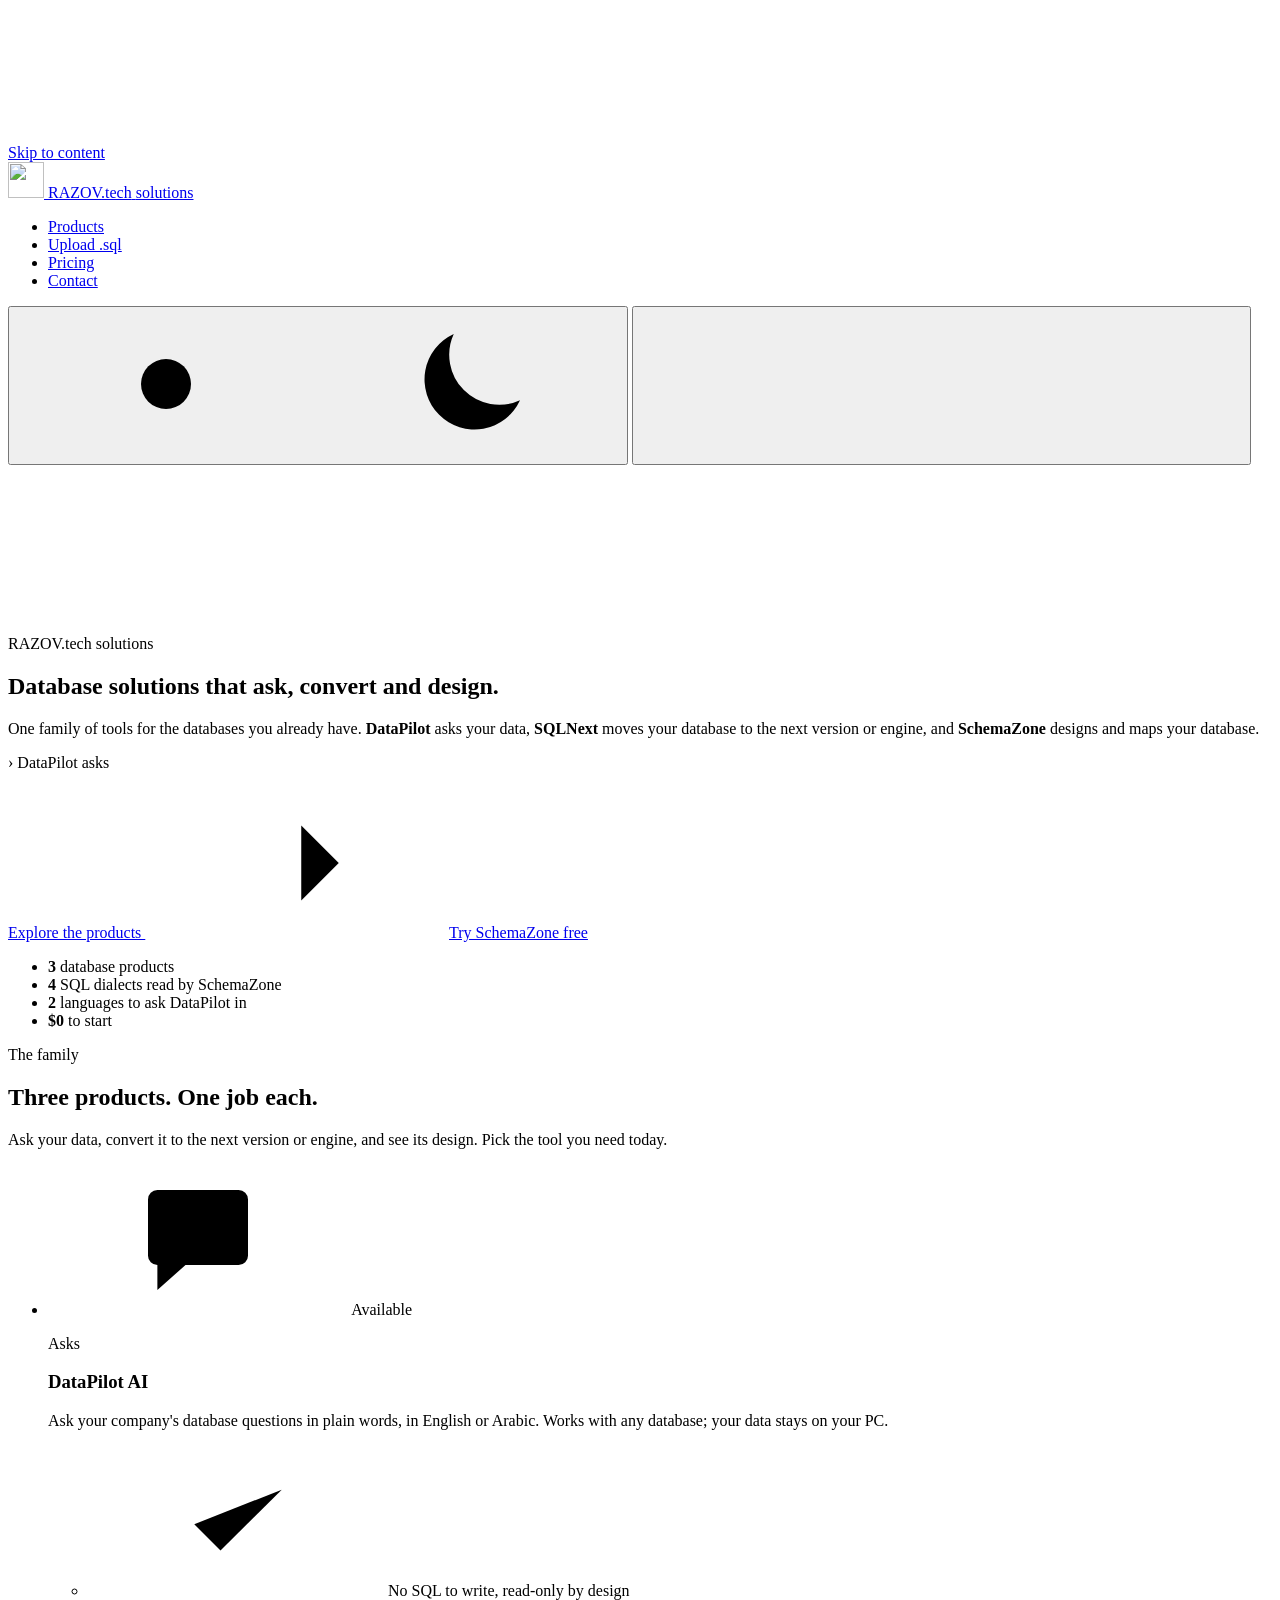
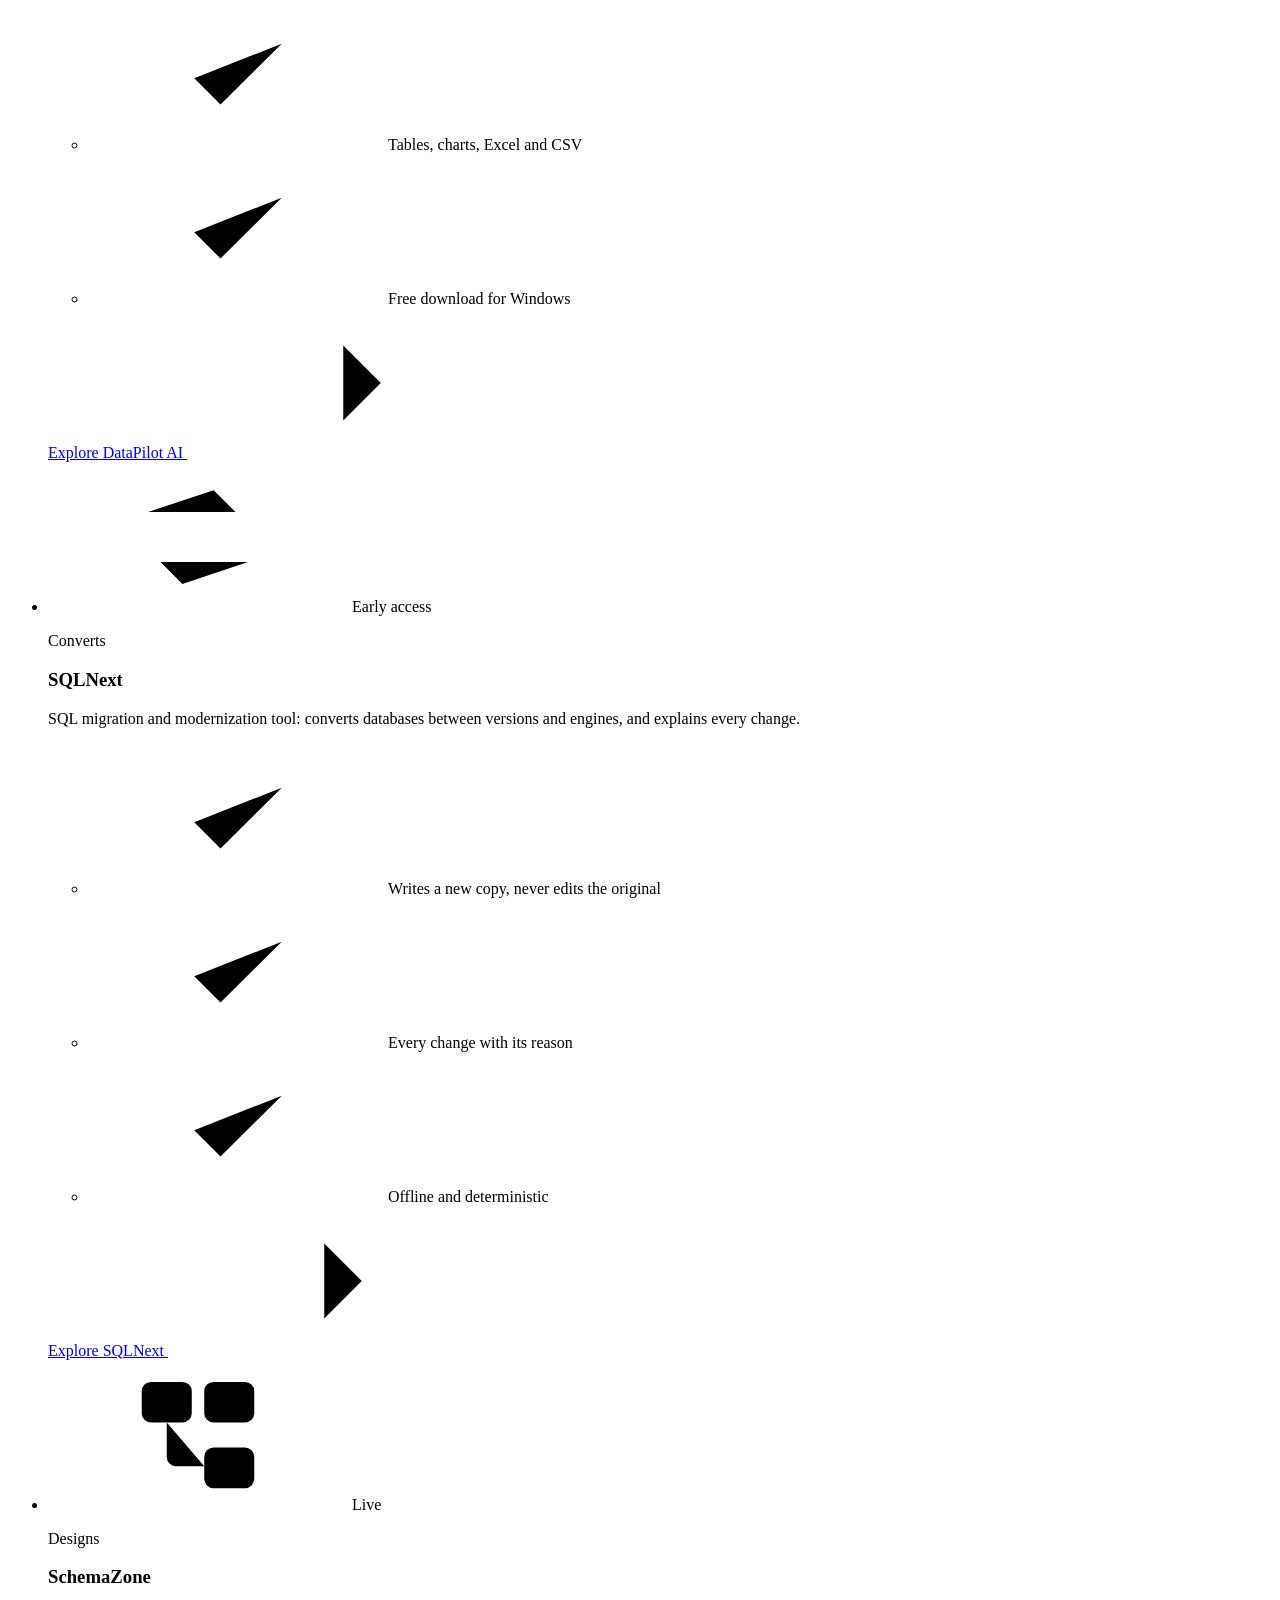
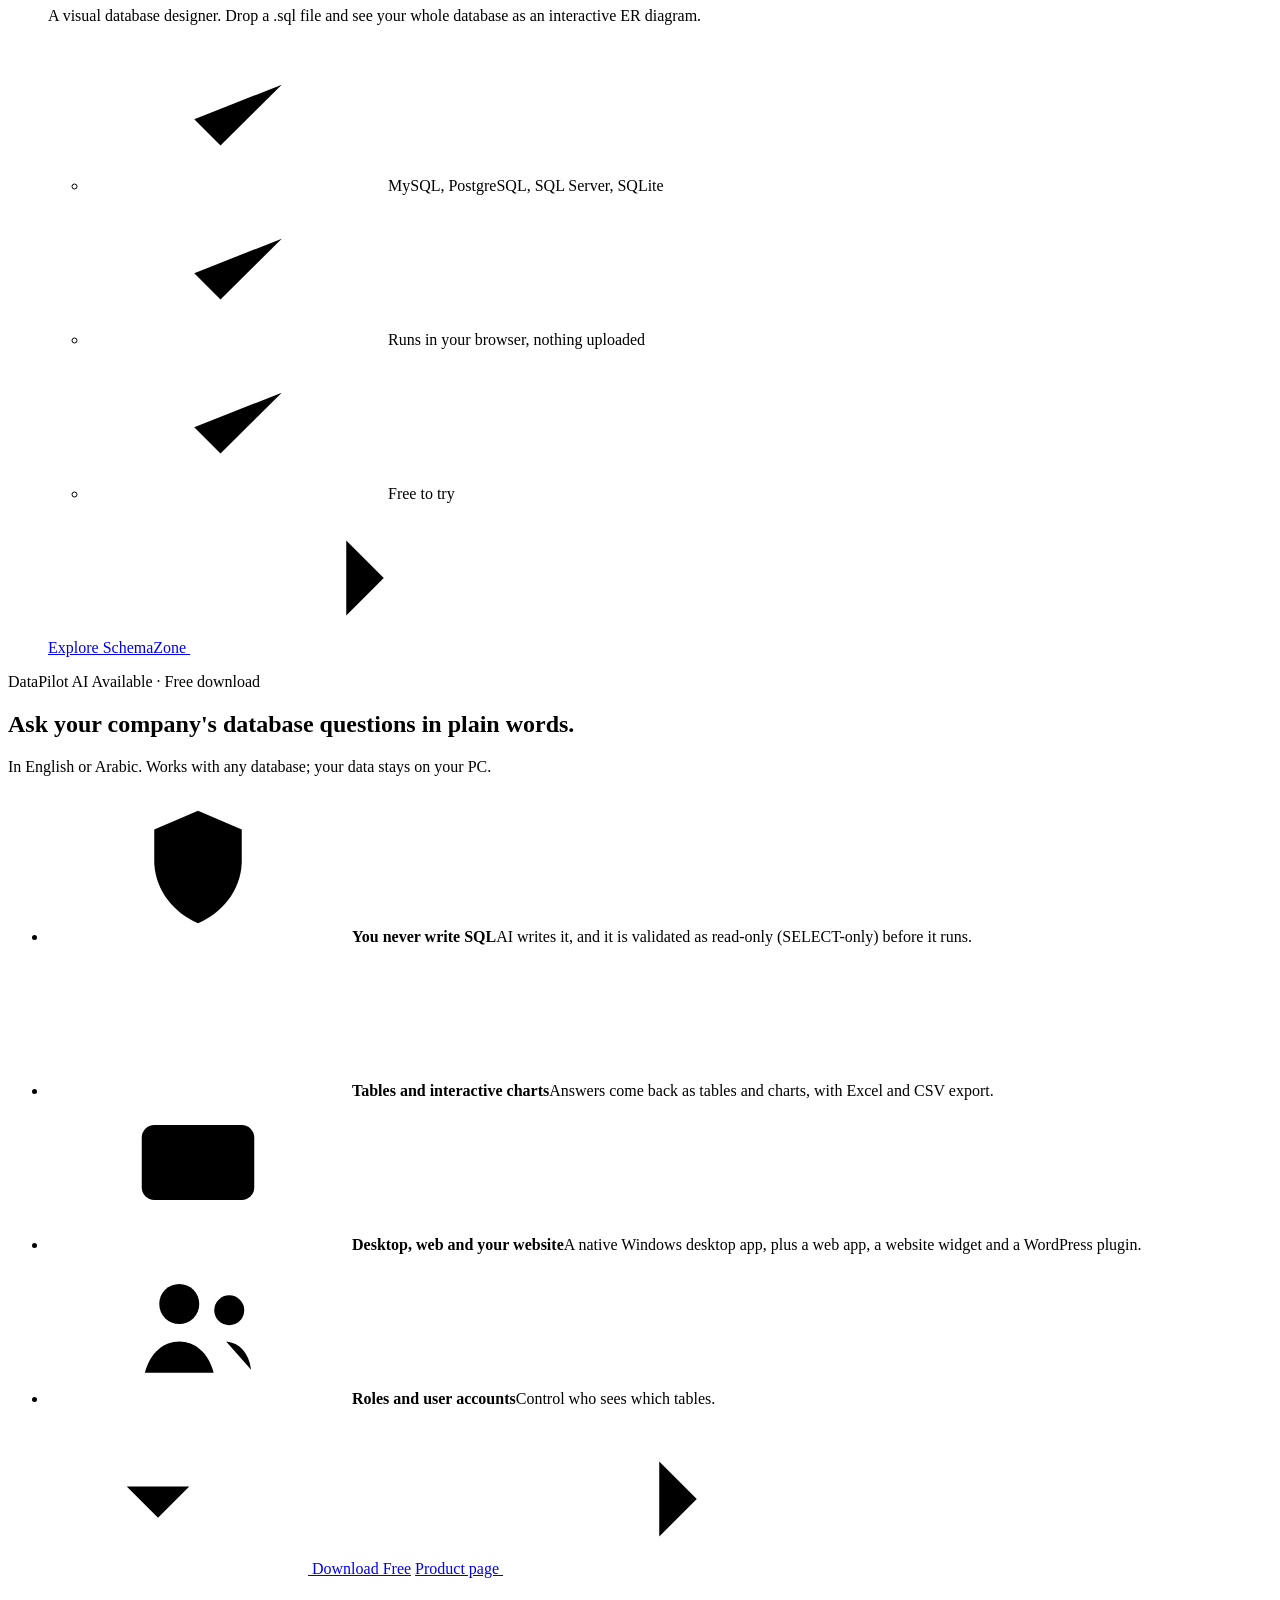
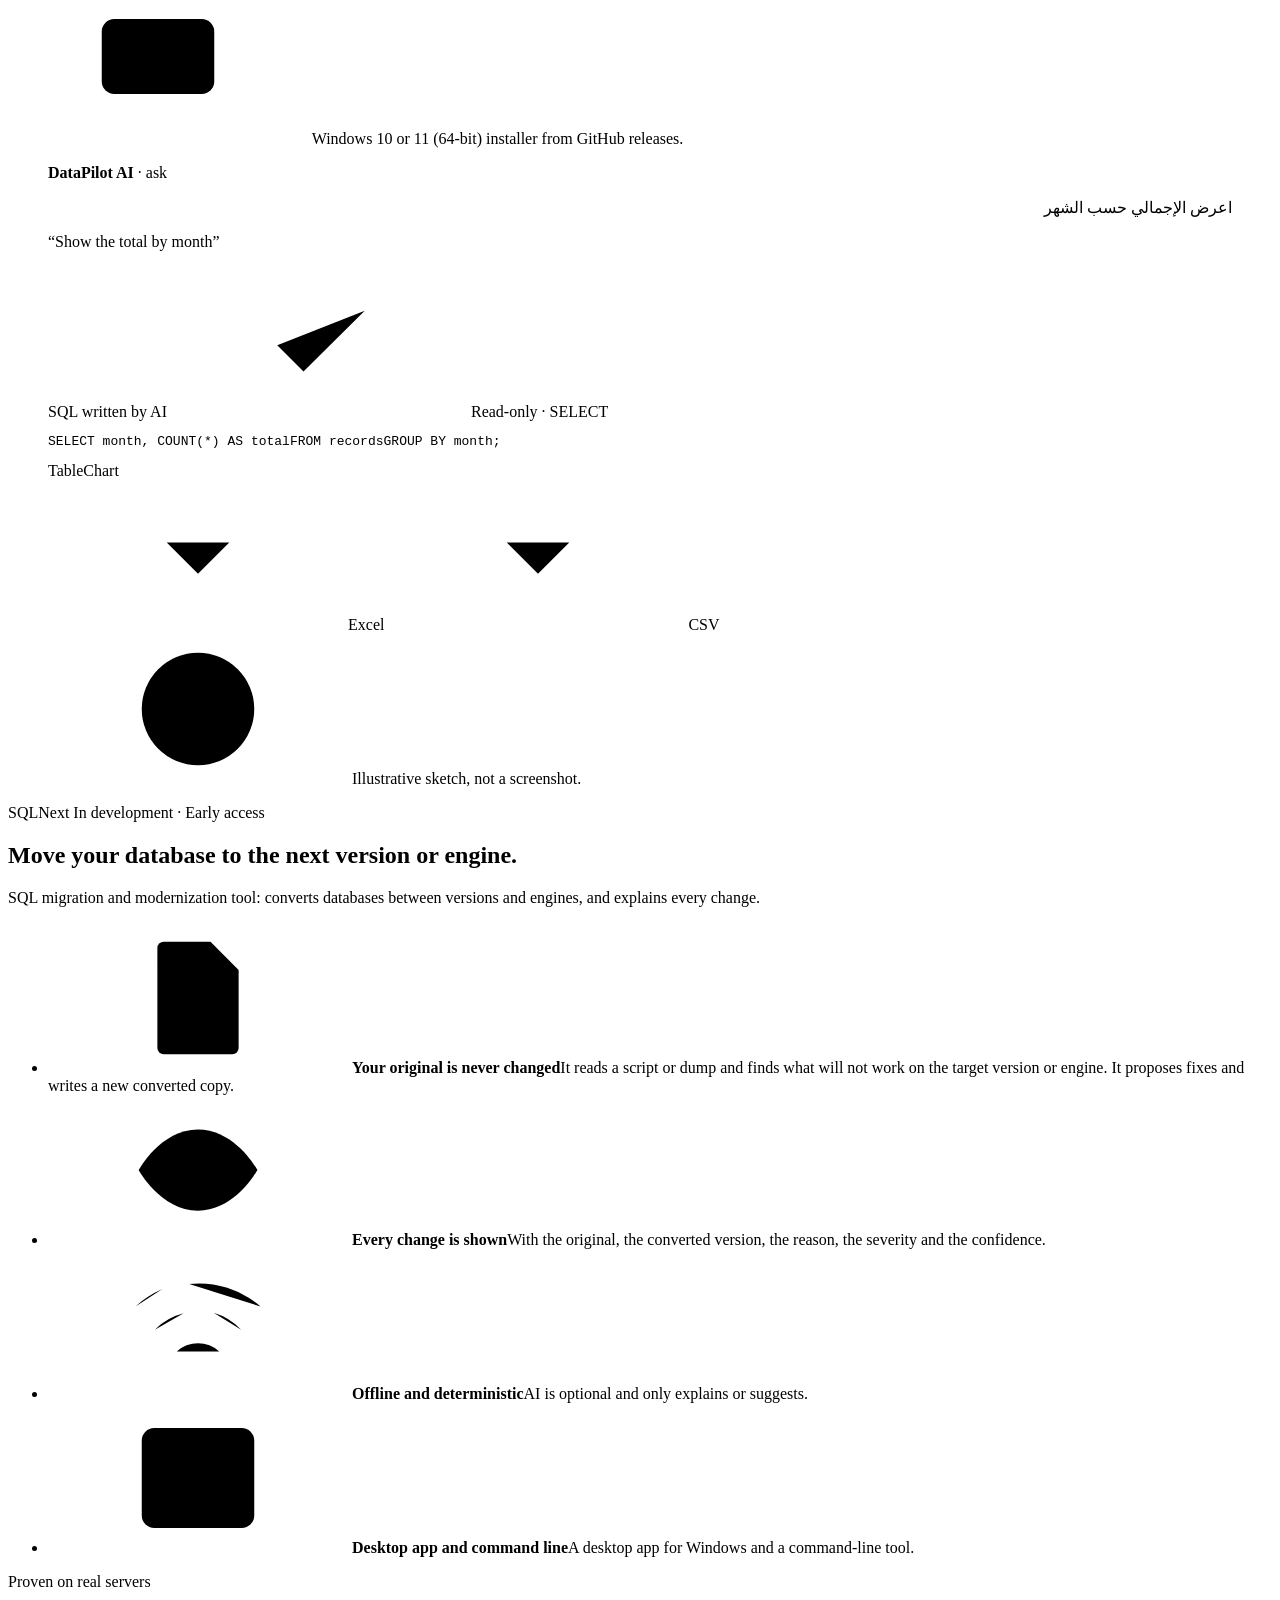
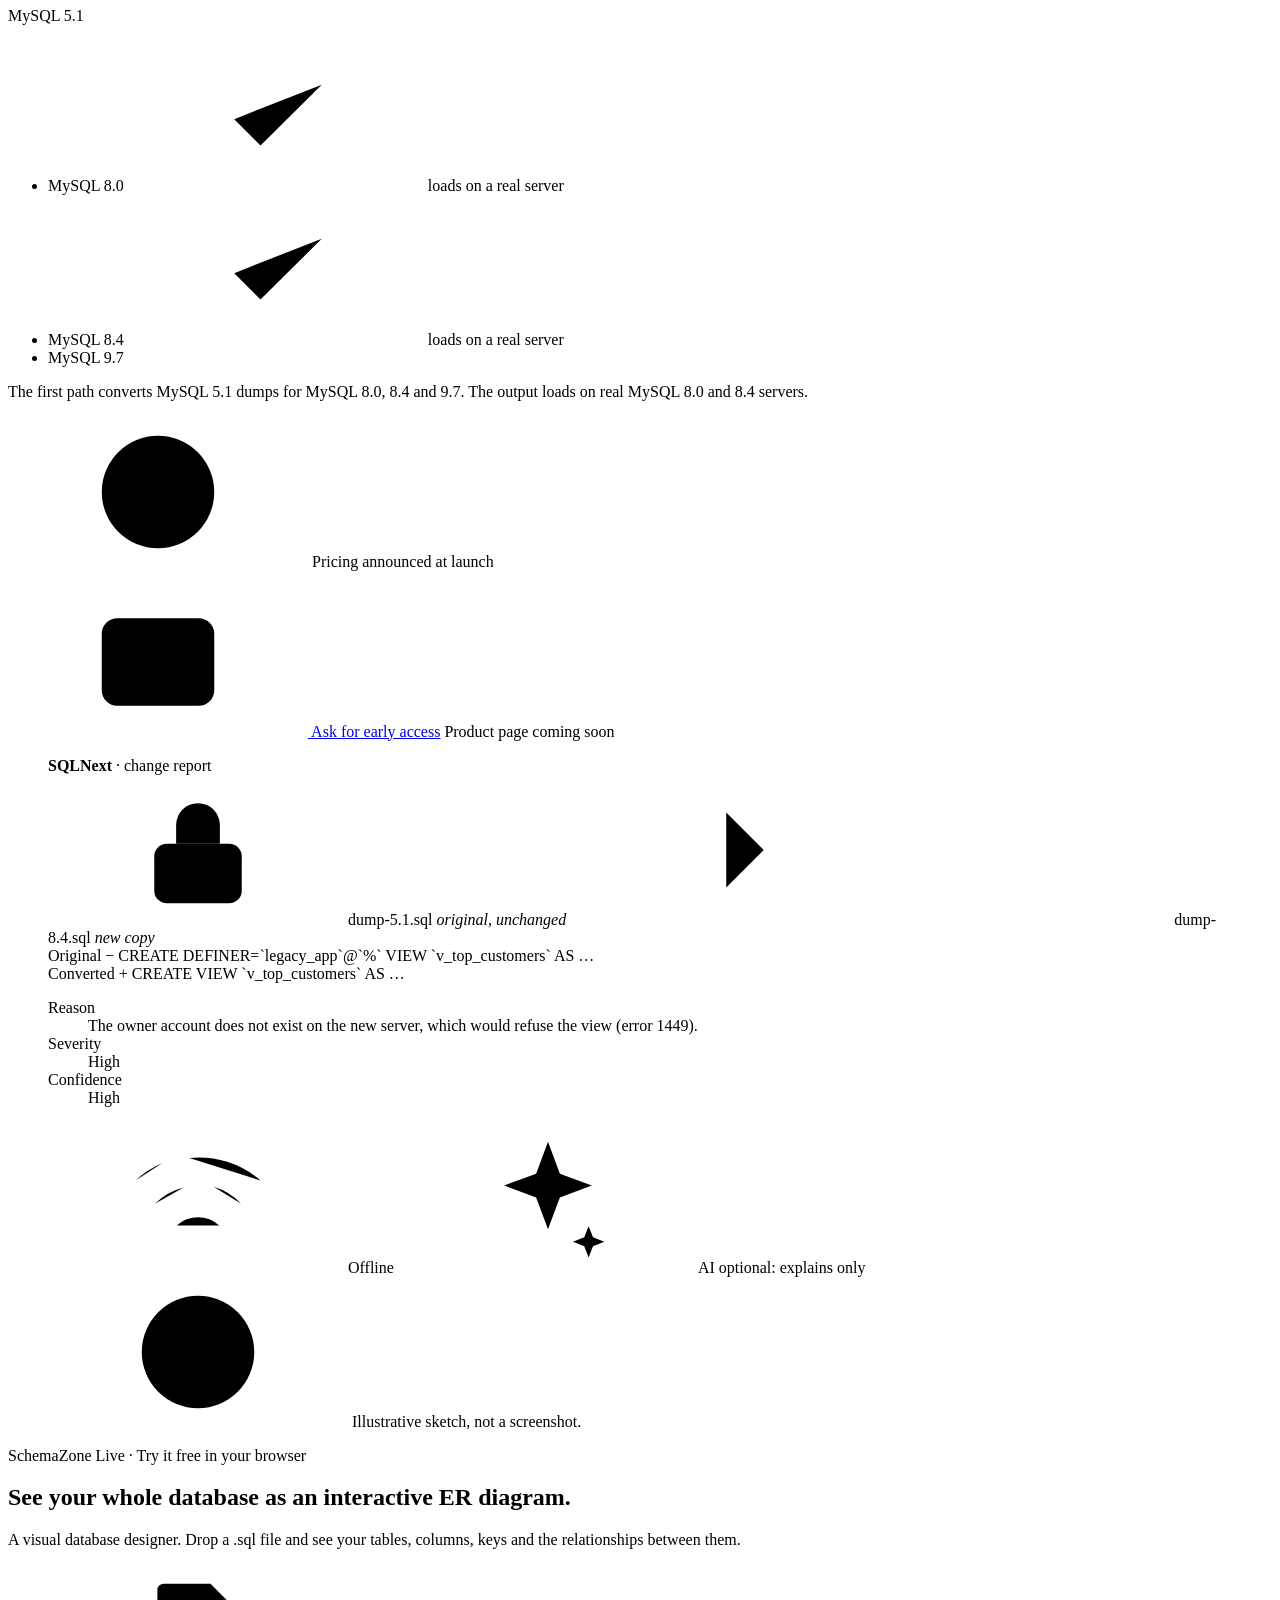
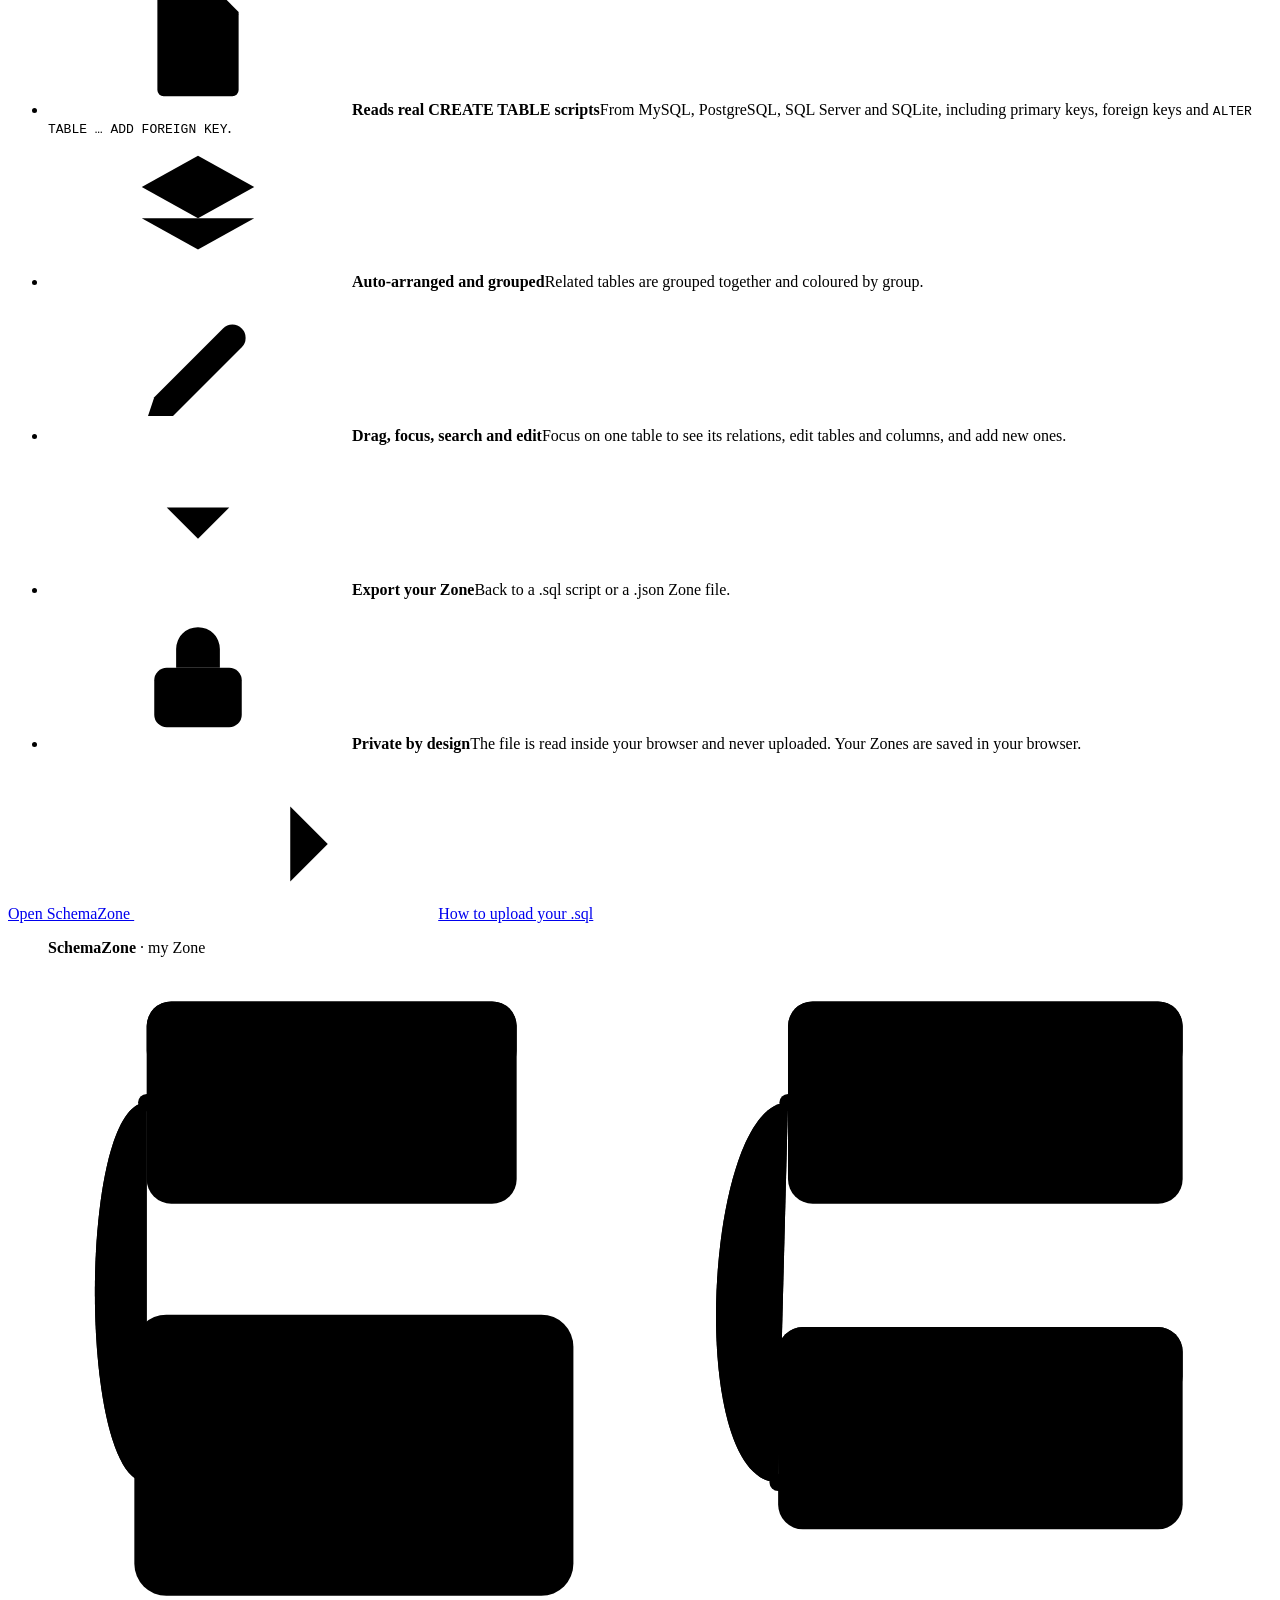
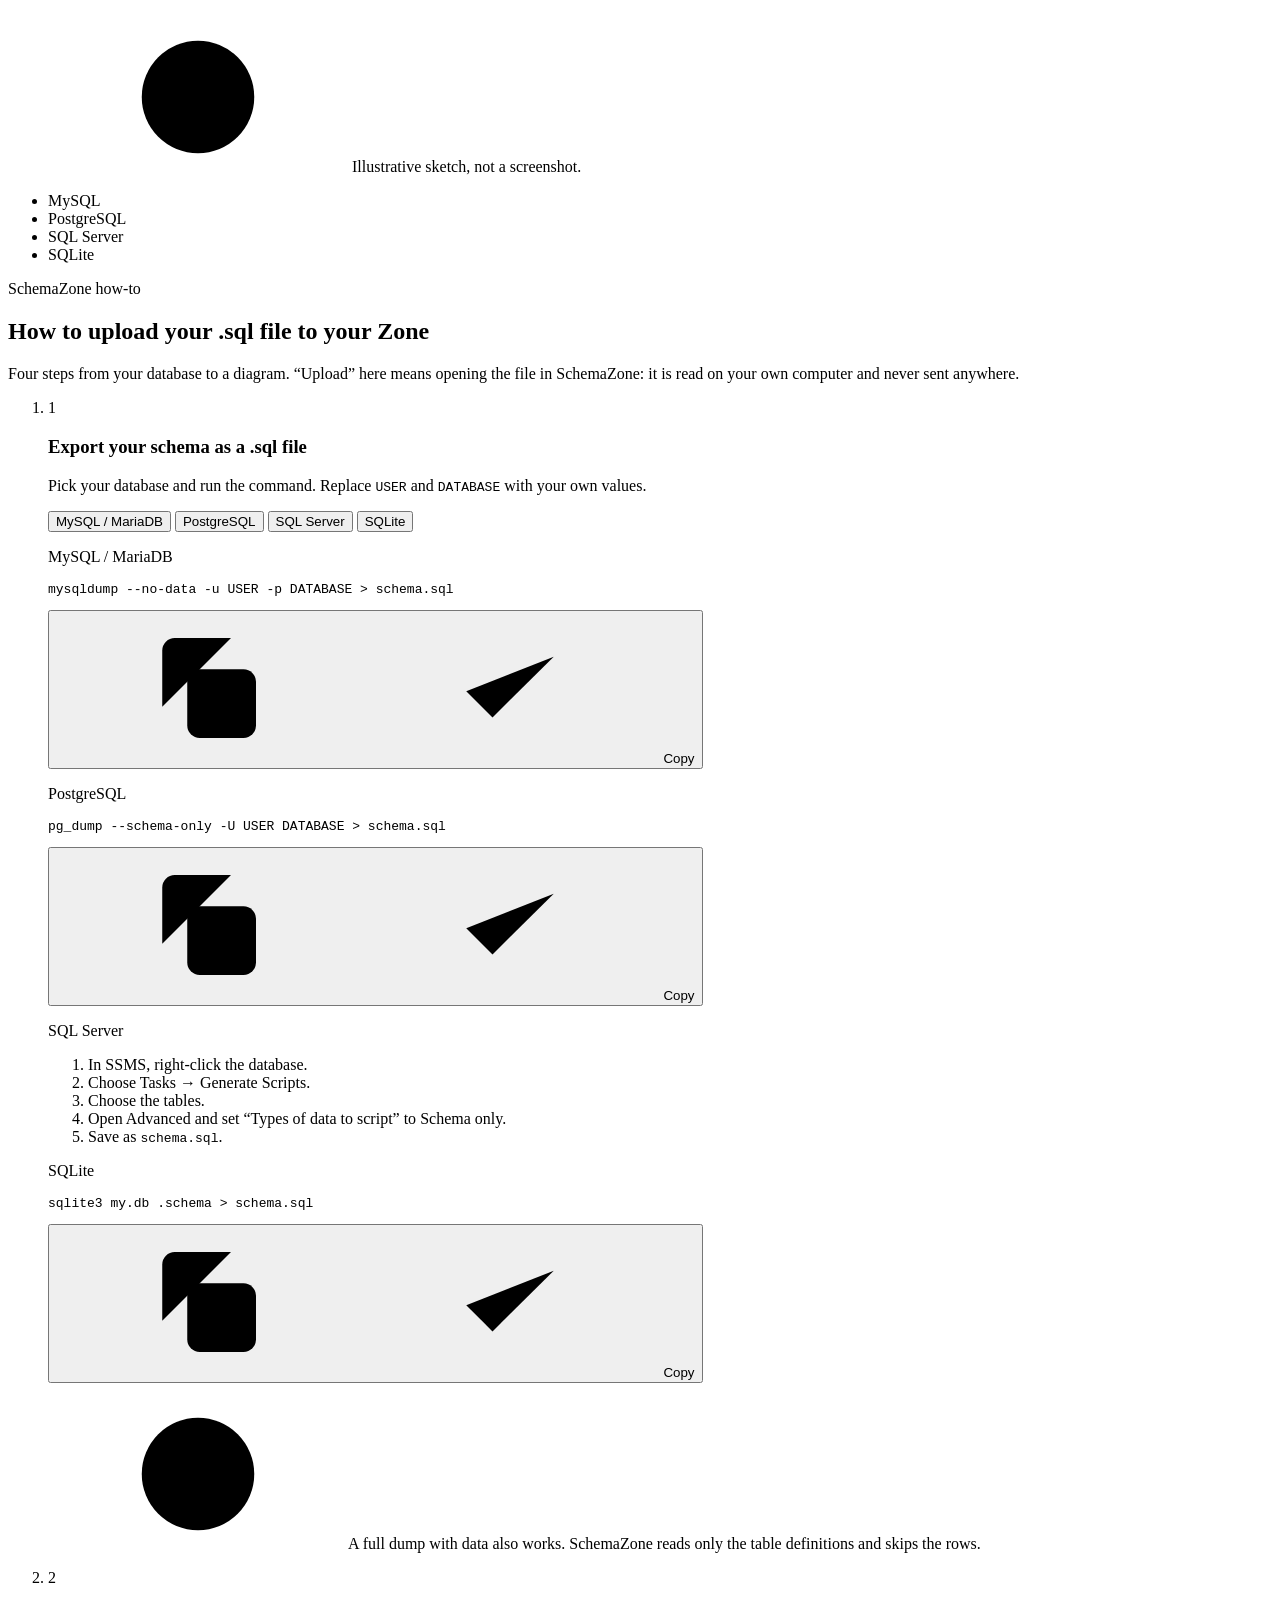
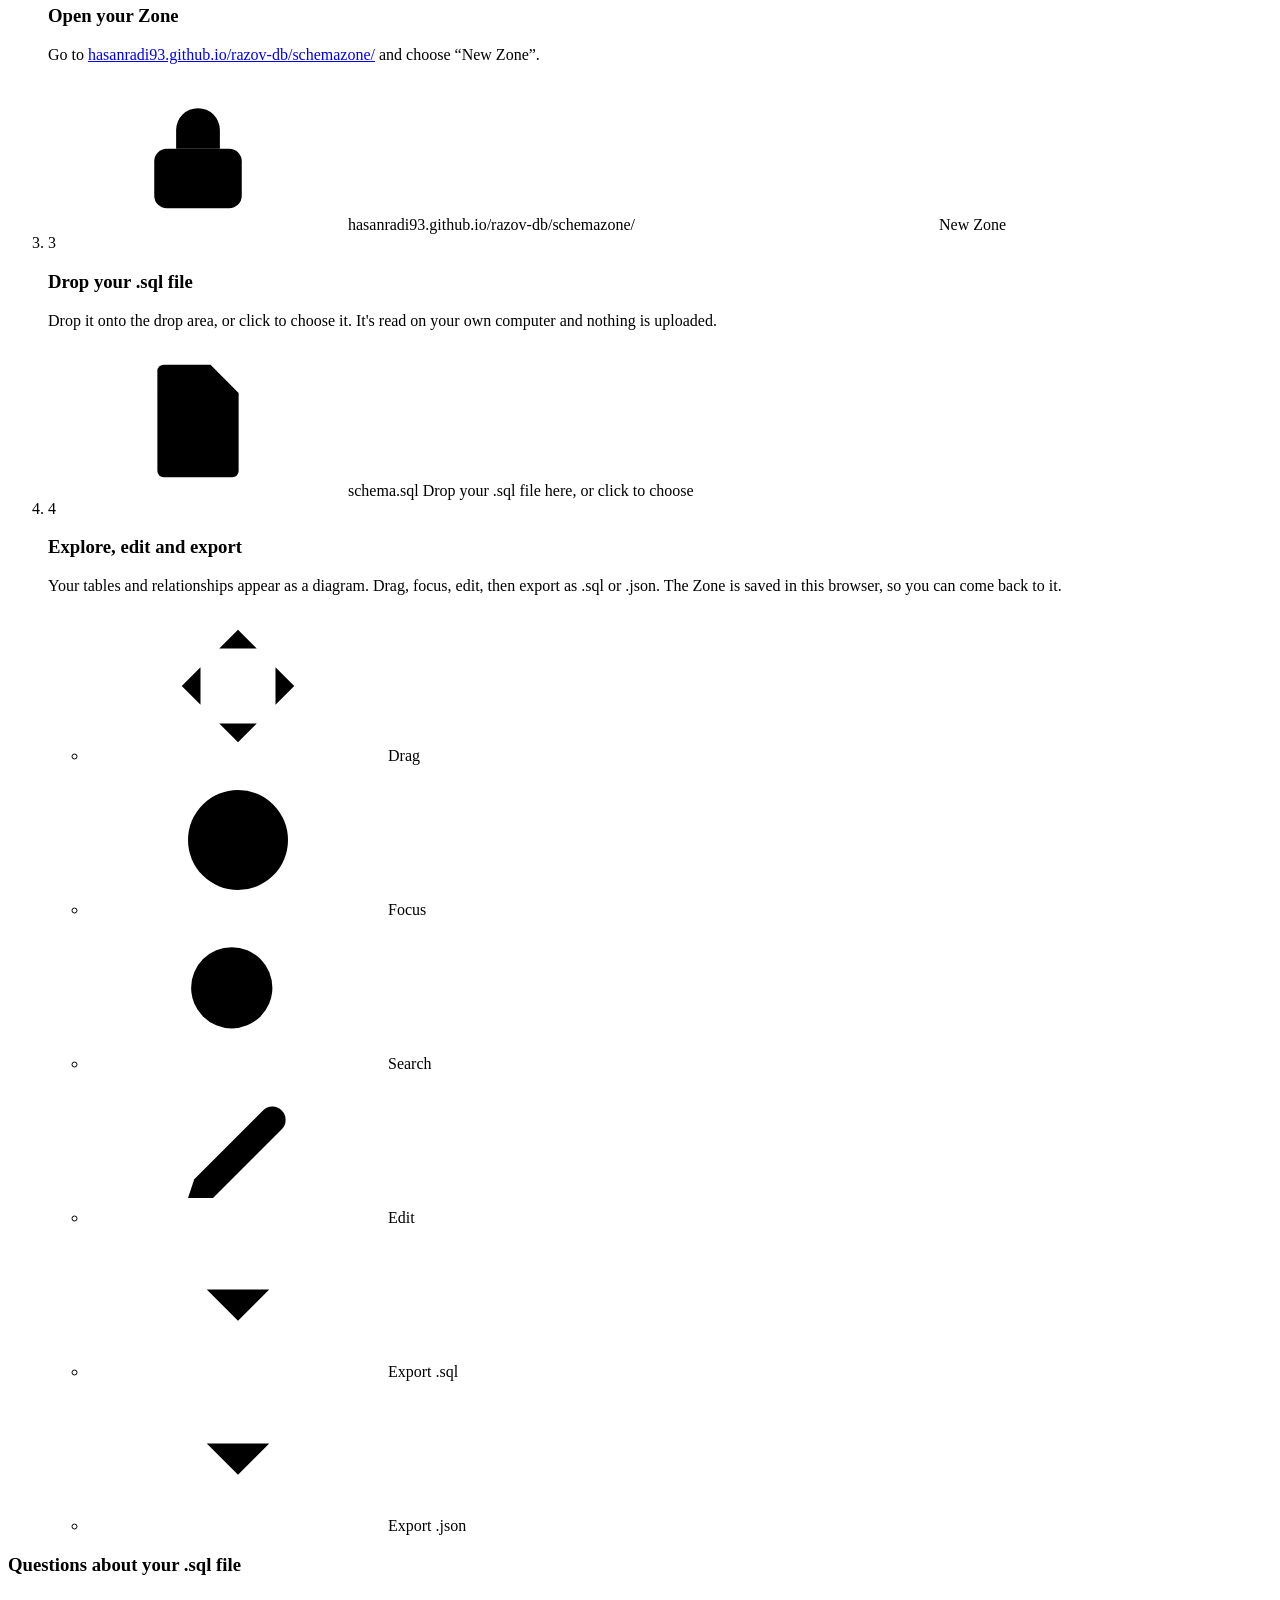
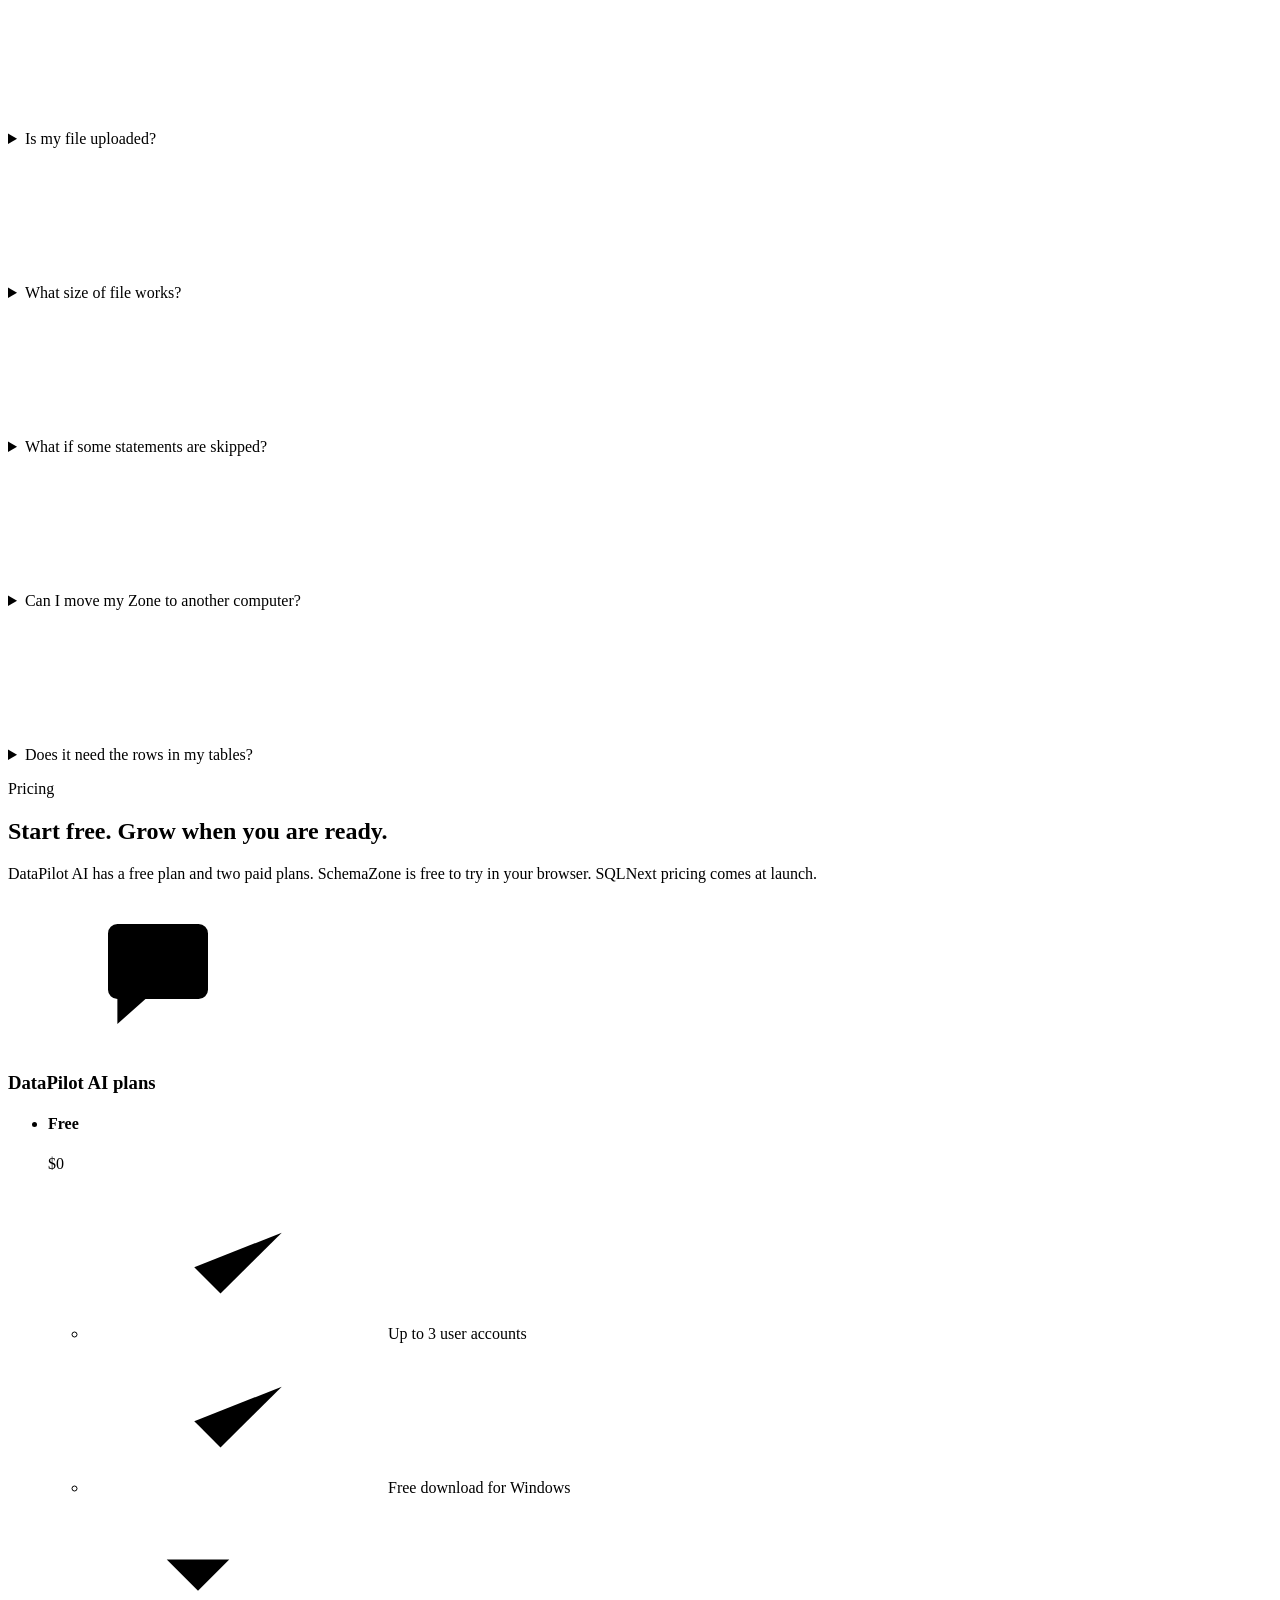
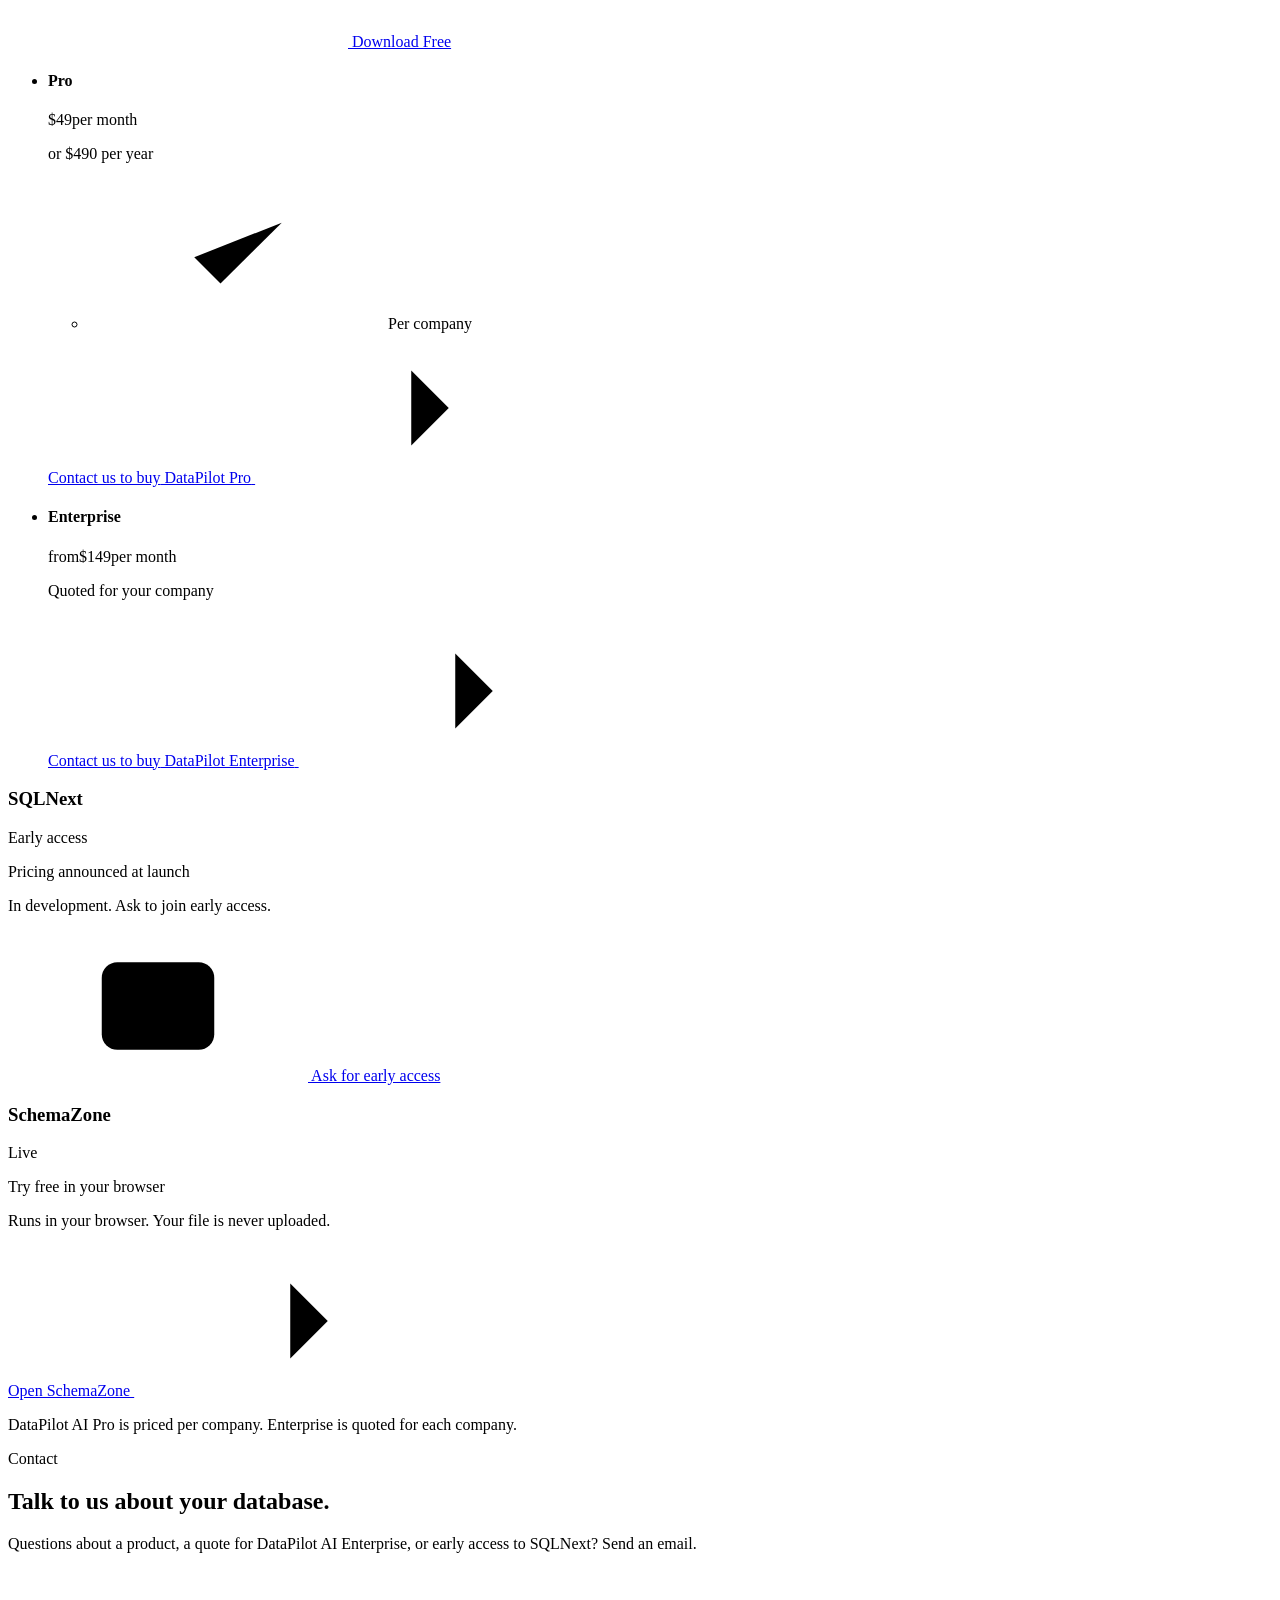
==== index.html @ e57855d3 "feat: move the database site to /razov-db/ The owner decided the root of hasanradi93.github.io becom" ====
<!doctype html>
<html lang="en">
<head>
  <meta charset="utf-8">
  <meta name="viewport" content="width=device-width, initial-scale=1">
  <title>RAZOV.tech solutions | DataPilot AI, SQLNext and SchemaZone</title>
  <meta name="description" content="RAZOV.tech solutions makes database tools that ask, convert and design. DataPilot AI answers plain-word questions about your database, SQLNext converts databases between versions and engines, and SchemaZone turns a .sql file into an interactive ER diagram.">
  <link rel="canonical" href="https://hasanradi93.github.io/razov-db/">
  <meta name="color-scheme" content="dark light">
  <meta name="theme-color" content="#060a13">
  <link rel="icon" href="favicon.svg" type="image/svg+xml">
  <link rel="apple-touch-icon" href="assets/img/apple-touch-icon.png">

  <meta property="og:type" content="website">
  <meta property="og:site_name" content="RAZOV.tech solutions">
  <meta property="og:title" content="RAZOV.tech solutions: database solutions that ask, convert and design">
  <meta property="og:description" content="DataPilot AI asks your data, SQLNext moves your database to the next version or engine, and SchemaZone designs and maps your database.">
  <meta property="og:url" content="https://hasanradi93.github.io/razov-db/">
  <meta property="og:image" content="https://hasanradi93.github.io/razov-db/assets/img/og-image.png">
  <meta property="og:image:width" content="1200">
  <meta property="og:image:height" content="630">
  <meta property="og:image:alt" content="RAZOV.tech solutions logo with the words: database solutions that ask, convert and design.">
  <meta name="twitter:card" content="summary_large_image">
  <meta name="twitter:title" content="RAZOV.tech solutions: database solutions that ask, convert and design">
  <meta name="twitter:description" content="DataPilot AI asks your data, SQLNext moves your database to the next version or engine, and SchemaZone designs and maps your database.">
  <meta name="twitter:image" content="https://hasanradi93.github.io/razov-db/assets/img/og-image.png">
  <meta name="twitter:image:alt" content="RAZOV.tech solutions logo with the words: database solutions that ask, convert and design.">

  <!-- Theme first: an inline script placed after the stylesheets would wait for them and block parsing. -->
  <script>
    (function () {
      var root = document.documentElement;
      root.classList.add('js');
      if (location.hash) root.classList.add('render-all');
      var theme = null;
      try { theme = localStorage.getItem('razov-theme'); } catch (e) { theme = null; }
      if (theme !== 'light' && theme !== 'dark') {
        theme = window.matchMedia && window.matchMedia('(prefers-color-scheme: light)').matches ? 'light' : 'dark';
      }
      root.setAttribute('data-theme', theme);
    })();
  </script>
  <link rel="preconnect" href="https://fonts.googleapis.com">
  <link rel="preconnect" href="https://fonts.gstatic.com" crossorigin>
  <link rel="stylesheet" href="https://fonts.googleapis.com/css2?family=Inter:wght@400;500;600&amp;family=Space+Grotesk:wght@500;600;700&amp;display=swap" media="print" onload="this.media='all'">
  <noscript><link rel="stylesheet" href="https://fonts.googleapis.com/css2?family=Inter:wght@400;500;600&amp;family=Space+Grotesk:wght@500;600;700&amp;display=swap"></noscript>
  <link rel="stylesheet" href="assets/css/base.css">
  <link rel="stylesheet" href="assets/css/sections.css">

  <script src="assets/js/site.js" defer></script>
  <script src="assets/js/hero-network.js" defer></script>

  <script type="application/ld+json">
    {
      "@context": "https://schema.org",
      "@type": "Organization",
      "name": "RAZOV.tech solutions",
      "url": "https://hasanradi93.github.io/razov-db/",
      "logo": "https://hasanradi93.github.io/razov-db/assets/img/logo-mark.svg",
      "email": "hassan93radi@gmail.com",
      "sameAs": ["https://github.com/hasanradi93"]
    }
  </script>
</head>
<body>
  <a class="skip-link" href="#main">Skip to content</a>

  <svg class="icon-sprite" aria-hidden="true" focusable="false" xmlns="http://www.w3.org/2000/svg">
    <symbol id="i-check" viewBox="0 0 24 24"><path d="M5 12.5l4.2 4.2L19 7"/></symbol>
    <symbol id="i-arrow" viewBox="0 0 24 24"><path d="M5 12h14M13 6l6 6-6 6"/></symbol>
    <symbol id="i-download" viewBox="0 0 24 24"><path d="M12 4v11M7 10l5 5 5-5M5 20h14"/></symbol>
    <symbol id="i-copy" viewBox="0 0 24 24"><rect x="9" y="9" width="11" height="11" rx="2"/><path d="M5 15V6a2 2 0 0 1 2-2h9"/></symbol>
    <symbol id="i-sun" viewBox="0 0 24 24"><circle cx="12" cy="12" r="4"/><path d="M12 2.5v2M12 19.5v2M4.6 4.6l1.4 1.4M18 18l1.4 1.4M2.5 12h2M19.5 12h2M4.6 19.4L6 18M18 6l1.4-1.4"/></symbol>
    <symbol id="i-moon" viewBox="0 0 24 24"><path d="M20 14.6A8 8 0 0 1 9.4 4a8 8 0 1 0 10.6 10.6z"/></symbol>
    <symbol id="i-menu" viewBox="0 0 24 24"><path d="M4 7h16M4 12h16M4 17h16"/></symbol>
    <symbol id="i-close" viewBox="0 0 24 24"><path d="M6 6l12 12M18 6L6 18"/></symbol>
    <symbol id="i-mail" viewBox="0 0 24 24"><rect x="3" y="5" width="18" height="14" rx="2.5"/><path d="M3.5 7.5l8.5 6 8.5-6"/></symbol>
    <symbol id="i-code" viewBox="0 0 24 24"><path d="M8 8l-4 4 4 4M16 8l4 4-4 4M13.5 5l-3 14"/></symbol>
    <symbol id="i-db" viewBox="0 0 24 24"><ellipse cx="12" cy="5.5" rx="7" ry="2.5"/><path d="M5 5.5v13c0 1.4 3.1 2.5 7 2.5s7-1.1 7-2.5v-13M5 12c0 1.4 3.1 2.5 7 2.5s7-1.1 7-2.5"/></symbol>
    <symbol id="i-chat" viewBox="0 0 24 24"><path d="M4 5.5A1.5 1.5 0 0 1 5.5 4h13A1.5 1.5 0 0 1 20 5.5v9a1.5 1.5 0 0 1-1.5 1.5H10l-4.5 4v-4h0A1.5 1.5 0 0 1 4 14.5z"/><path d="M8.5 12.5v-2M12 12.5V8M15.5 12.5v-3"/></symbol>
    <symbol id="i-chart" viewBox="0 0 24 24"><path d="M4 20h16M7 16v-4M12 16V7M17 16v-6"/></symbol>
    <symbol id="i-shield" viewBox="0 0 24 24"><path d="M12 3l7 3v5c0 4.5-3 8.3-7 10-4-1.7-7-5.5-7-10V6z"/><path d="M9 12l2 2 4-4"/></symbol>
    <symbol id="i-users" viewBox="0 0 24 24"><circle cx="9" cy="8" r="3.2"/><path d="M3.5 19c.8-3.2 3-5 5.5-5s4.7 1.8 5.5 5"/><circle cx="17" cy="9" r="2.4"/><path d="M16.5 14c2.2.2 3.6 1.8 4 4.5"/></symbol>
    <symbol id="i-monitor" viewBox="0 0 24 24"><rect x="3" y="4" width="18" height="12" rx="2"/><path d="M8 20h8M12 16v4"/></symbol>
    <symbol id="i-file" viewBox="0 0 24 24"><path d="M6.5 3h7.5l4.5 4.5V20a1 1 0 0 1-1 1h-11a1 1 0 0 1-1-1V4a1 1 0 0 1 1-1z"/><path d="M13.5 3v5h5"/></symbol>
    <symbol id="i-swap" viewBox="0 0 24 24"><path d="M4 8h14l-3.5-3.5M20 16H6l3.5 3.5"/></symbol>
    <symbol id="i-lock" viewBox="0 0 24 24"><rect x="5" y="11" width="14" height="9.5" rx="2"/><path d="M8.5 11V8a3.5 3.5 0 0 1 7 0v3"/></symbol>
    <symbol id="i-terminal" viewBox="0 0 24 24"><rect x="3" y="4" width="18" height="16" rx="2"/><path d="M7 9l3 3-3 3M12.5 15h4.5"/></symbol>
    <symbol id="i-schema" viewBox="0 0 24 24"><rect x="3" y="3.5" width="8" height="6.5" rx="1.5"/><rect x="13" y="14" width="8" height="6.5" rx="1.5"/><rect x="13" y="3.5" width="8" height="6.5" rx="1.5"/><path d="M11 6.8h2M7 10v5.5a1.5 1.5 0 0 0 1.5 1.5H13"/></symbol>
    <symbol id="i-search" viewBox="0 0 24 24"><circle cx="11" cy="11" r="6.5"/><path d="M20 20l-4.3-4.3"/></symbol>
    <symbol id="i-external" viewBox="0 0 24 24"><path d="M14 4h6v6M20 4l-9 9M18 14v5a1 1 0 0 1-1 1H5a1 1 0 0 1-1-1V7a1 1 0 0 1 1-1h5"/></symbol>
    <symbol id="i-spark" viewBox="0 0 24 24"><path d="M12 3l1.9 5.1L19 10l-5.1 1.9L12 17l-1.9-5.1L5 10l5.1-1.9z"/><path d="M18.5 16.5l.7 1.8 1.8.7-1.8.7-.7 1.8-.7-1.8-1.8-.7 1.8-.7z"/></symbol>
    <symbol id="i-eye" viewBox="0 0 24 24"><path d="M2.5 12S6 5.5 12 5.5 21.5 12 21.5 12 18 18.5 12 18.5 2.5 12 2.5 12z"/><circle cx="12" cy="12" r="2.8"/></symbol>
    <symbol id="i-globe" viewBox="0 0 24 24"><circle cx="12" cy="12" r="9"/><path d="M3 12h18M12 3c2.4 2.6 3.6 5.6 3.6 9s-1.2 6.4-3.6 9c-2.4-2.6-3.6-5.6-3.6-9S9.6 5.6 12 3z"/></symbol>
    <symbol id="i-move" viewBox="0 0 24 24"><path d="M12 3v18M3 12h18M9 6l3-3 3 3M9 18l3 3 3-3M6 9l-3 3 3 3M18 9l3 3-3 3"/></symbol>
    <symbol id="i-target" viewBox="0 0 24 24"><circle cx="12" cy="12" r="8"/><circle cx="12" cy="12" r="3"/></symbol>
    <symbol id="i-edit" viewBox="0 0 24 24"><path d="M4 20h4L19 9a2.1 2.1 0 0 0-3-3L5 17z"/><path d="M14 7l3 3"/></symbol>
    <symbol id="i-plus" viewBox="0 0 24 24"><path d="M12 5v14M5 12h14"/></symbol>
    <symbol id="i-info" viewBox="0 0 24 24"><circle cx="12" cy="12" r="9"/><path d="M12 11v5.5M12 7.6v.1"/></symbol>
    <symbol id="i-offline" viewBox="0 0 24 24"><path d="M3 3l18 18M8.6 16.4a5 5 0 0 1 6.8 0M5.1 12.9a10 10 0 0 1 4.6-2.6M14.5 10.2a10 10 0 0 1 4.4 2.7M2 9.2a15 15 0 0 1 4.3-2.8M10.6 5.6A15 15 0 0 1 22 9.2"/><path d="M12 20h.01"/></symbol>
    <symbol id="i-layers" viewBox="0 0 24 24"><path d="M12 3l9 5-9 5-9-5z"/><path d="M3 13l9 5 9-5"/></symbol>
    <symbol id="i-upload" viewBox="0 0 24 24"><path d="M12 15V4M7 9l5-5 5 5M5 20h14"/></symbol>
  </svg>

  <header class="site-header" data-header>
    <div class="container header__inner">
      <a class="brand" href="#top">
        <img src="assets/img/logo-mark.svg" width="36" height="36" alt="">
        <span>RAZOV<span class="brand__tld">.tech</span> <span class="brand__sub">solutions</span></span>
      </a>
      <nav id="site-nav" class="site-nav" aria-label="Main">
        <ul>
          <li><a href="#products">Products</a></li>
          <li><a href="#upload">Upload .sql</a></li>
          <li><a href="#pricing">Pricing</a></li>
          <li><a href="#contact">Contact</a></li>
        </ul>
      </nav>
      <div class="header__actions">
        <button class="icon-btn theme-toggle" type="button" data-theme-toggle aria-label="Switch to light theme">
          <svg class="icon icon--sun" aria-hidden="true" focusable="false"><use href="#i-sun"/></svg>
          <svg class="icon icon--moon" aria-hidden="true" focusable="false"><use href="#i-moon"/></svg>
        </button>
        <button class="icon-btn menu-btn" type="button" data-menu-toggle aria-expanded="false" aria-controls="site-nav" aria-label="Open menu">
          <svg class="icon icon--menu" aria-hidden="true" focusable="false"><use href="#i-menu"/></svg>
          <svg class="icon icon--close" aria-hidden="true" focusable="false"><use href="#i-close"/></svg>
        </button>
      </div>
    </div>
  </header>

  <main id="main">
    <!-- Hero -->
    <section id="top" class="hero" aria-labelledby="hero-title" data-inview>
      <div class="hero__backdrop" aria-hidden="true"></div>
      <canvas class="hero__canvas" data-hero-canvas aria-hidden="true"></canvas>
      <div class="hero__scrim" aria-hidden="true"></div>
      <div class="container hero__inner">
        <div class="hero__content">
          <p class="eyebrow">RAZOV.tech solutions</p>
          <h1 id="hero-title">Database solutions that <span class="text-gradient">ask, convert and design.</span></h1>
          <p class="hero__lead">One family of tools for the databases you already have. <strong>DataPilot</strong> asks your data, <strong>SQLNext</strong> moves your database to the next version or engine, and <strong>SchemaZone</strong> designs and maps your database.</p>
          <p class="typing" aria-hidden="true">
            <span class="typing__prompt">&rsaquo;</span>
            <span class="typing__text"><span data-typing data-phrases='["DataPilot asks your data.","SQLNext moves it to the next version.","SchemaZone designs and maps it."]'>DataPilot asks your data.</span></span>
          </p>
          <div class="hero__ctas">
            <a class="btn btn--primary" href="#products">Explore the products <svg class="icon icon--nudge" aria-hidden="true" focusable="false"><use href="#i-arrow"/></svg></a>
            <a class="btn btn--ghost" href="schemazone/">Try SchemaZone free</a>
          </div>
          <ul class="hero__facts">
            <li><strong data-count="3">3</strong> database products</li>
            <li><strong data-count="4">4</strong> SQL dialects read by SchemaZone</li>
            <li><strong data-count="2">2</strong> languages to ask DataPilot in</li>
            <li><strong>$<span data-count="0">0</span></strong> to start</li>
          </ul>
        </div>
      </div>
    </section>

    <!-- Products overview -->
    <section id="products" class="section" aria-labelledby="products-title">
      <div class="container">
        <header class="section-head reveal">
          <p class="eyebrow">The family</p>
          <h2 id="products-title">Three products. One job each.</h2>
          <p>Ask your data, convert it to the next version or engine, and see its design. Pick the tool you need today.</p>
        </header>
        <ul class="products-grid">
          <li class="reveal" style="--d: 0s">
            <article class="product-card accent-dp" data-tilt>
              <div class="product-card__top">
                <span class="tile"><svg class="icon" aria-hidden="true" focusable="false"><use href="#i-chat"/></svg></span>
                <span class="badge badge--dp badge--live">Available</span>
              </div>
              <p class="product-card__verb">Asks</p>
              <h3>DataPilot AI</h3>
              <p>Ask your company's database questions in plain words, in English or Arabic. Works with any database; your data stays on your PC.</p>
              <ul class="mini-list">
                <li><svg class="icon" aria-hidden="true" focusable="false"><use href="#i-check"/></svg>No SQL to write, read-only by design</li>
                <li><svg class="icon" aria-hidden="true" focusable="false"><use href="#i-check"/></svg>Tables, charts, Excel and CSV</li>
                <li><svg class="icon" aria-hidden="true" focusable="false"><use href="#i-check"/></svg>Free download for Windows</li>
              </ul>
              <a class="card-link" href="#datapilot">Explore DataPilot AI <svg class="icon" aria-hidden="true" focusable="false"><use href="#i-arrow"/></svg></a>
            </article>
          </li>
          <li class="reveal" style="--d: 0.1s">
            <article class="product-card accent-sq" data-tilt>
              <div class="product-card__top">
                <span class="tile"><svg class="icon" aria-hidden="true" focusable="false"><use href="#i-swap"/></svg></span>
                <span class="badge badge--sq">Early access</span>
              </div>
              <p class="product-card__verb">Converts</p>
              <h3>SQLNext</h3>
              <p>SQL migration and modernization tool: converts databases between versions and engines, and explains every change.</p>
              <ul class="mini-list">
                <li><svg class="icon" aria-hidden="true" focusable="false"><use href="#i-check"/></svg>Writes a new copy, never edits the original</li>
                <li><svg class="icon" aria-hidden="true" focusable="false"><use href="#i-check"/></svg>Every change with its reason</li>
                <li><svg class="icon" aria-hidden="true" focusable="false"><use href="#i-check"/></svg>Offline and deterministic</li>
              </ul>
              <a class="card-link" href="#sqlnext">Explore SQLNext <svg class="icon" aria-hidden="true" focusable="false"><use href="#i-arrow"/></svg></a>
            </article>
          </li>
          <li class="reveal" style="--d: 0.2s">
            <article class="product-card accent-sz" data-tilt>
              <div class="product-card__top">
                <span class="tile"><svg class="icon" aria-hidden="true" focusable="false"><use href="#i-schema"/></svg></span>
                <span class="badge badge--sz badge--live">Live</span>
              </div>
              <p class="product-card__verb">Designs</p>
              <h3>SchemaZone</h3>
              <p>A visual database designer. Drop a .sql file and see your whole database as an interactive ER diagram.</p>
              <ul class="mini-list">
                <li><svg class="icon" aria-hidden="true" focusable="false"><use href="#i-check"/></svg>MySQL, PostgreSQL, SQL Server, SQLite</li>
                <li><svg class="icon" aria-hidden="true" focusable="false"><use href="#i-check"/></svg>Runs in your browser, nothing uploaded</li>
                <li><svg class="icon" aria-hidden="true" focusable="false"><use href="#i-check"/></svg>Free to try</li>
              </ul>
              <a class="card-link" href="#schemazone">Explore SchemaZone <svg class="icon" aria-hidden="true" focusable="false"><use href="#i-arrow"/></svg></a>
            </article>
          </li>
        </ul>
      </div>
    </section>

    <!-- DataPilot AI -->
    <section id="datapilot" class="section section--alt accent-dp" aria-labelledby="datapilot-title">
      <div class="section-glow" style="--gx: 90%; --gy: 40%" aria-hidden="true"></div>
      <div class="container detail">
        <div class="detail__text reveal">
          <div class="detail__meta">
            <span class="detail__name">DataPilot AI</span>
            <span class="badge badge--dp badge--live">Available · Free download</span>
          </div>
          <h2 id="datapilot-title">Ask your company's database questions in plain words.</h2>
          <p class="detail__lead">In English or Arabic. Works with any database; your data stays on your PC.</p>
          <ul class="feature-list">
            <li>
              <span class="tile tile--sm"><svg class="icon" aria-hidden="true" focusable="false"><use href="#i-shield"/></svg></span>
              <span><strong>You never write SQL</strong>AI writes it, and it is validated as read-only (SELECT-only) before it runs.</span>
            </li>
            <li>
              <span class="tile tile--sm"><svg class="icon" aria-hidden="true" focusable="false"><use href="#i-chart"/></svg></span>
              <span><strong>Tables and interactive charts</strong>Answers come back as tables and charts, with Excel and CSV export.</span>
            </li>
            <li>
              <span class="tile tile--sm"><svg class="icon" aria-hidden="true" focusable="false"><use href="#i-monitor"/></svg></span>
              <span><strong>Desktop, web and your website</strong>A native Windows desktop app, plus a web app, a website widget and a WordPress plugin.</span>
            </li>
            <li>
              <span class="tile tile--sm"><svg class="icon" aria-hidden="true" focusable="false"><use href="#i-users"/></svg></span>
              <span><strong>Roles and user accounts</strong>Control who sees which tables.</span>
            </li>
          </ul>
          <div class="detail__ctas">
            <a class="btn btn--dp" href="https://github.com/hasanradi93/datapilot/releases/latest/download/DataPilotAI-Setup.exe"><svg class="icon" aria-hidden="true" focusable="false"><use href="#i-download"/></svg> Download Free</a>
            <a class="btn btn--ghost" href="datapilot/">Product page <svg class="icon icon--nudge" aria-hidden="true" focusable="false"><use href="#i-arrow"/></svg></a>
          </div>
          <p class="detail__note"><svg class="icon" aria-hidden="true" focusable="false"><use href="#i-monitor"/></svg> Windows 10 or 11 (64-bit) installer from GitHub releases.</p>
        </div>

        <figure class="detail__visual sketch reveal" style="--d: 0.1s">
          <div class="sketch__window" role="img" aria-label="Illustrative sketch of DataPilot AI: a question typed in Arabic, the read-only SQL the AI wrote for it, and the answer as a bar chart with Excel and CSV export.">
            <div class="sketch__bar">
              <span class="sketch__dots"><i></i><i></i><i></i></span>
              <span class="sketch__title"><b>DataPilot AI</b> · ask</span>
            </div>
            <div class="sketch__body">
              <p class="chat-q" lang="ar" dir="rtl">اعرض الإجمالي حسب الشهر</p>
              <p class="chat-q__tr">“Show the total by month”</p>
              <div class="sql-card">
                <div class="sql-card__head">
                  <span>SQL written by AI</span>
                  <span class="pill pill--ok"><svg class="icon" aria-hidden="true" focusable="false"><use href="#i-check"/></svg>Read-only · SELECT</span>
                </div>
<pre><code><span class="sql-line" style="--i:0"><span class="tok-k">SELECT</span> month, <span class="tok-f">COUNT</span>(*) <span class="tok-k">AS</span> total</span><span class="sql-line" style="--i:1"><span class="tok-k">FROM</span> records</span><span class="sql-line" style="--i:2"><span class="tok-k">GROUP BY</span> month<span class="tok-p">;</span></span></code></pre>
              </div>
              <div class="answer">
                <div class="answer__head">
                  <span class="seg"><span>Table</span><span class="is-on">Chart</span></span>
                </div>
                <div class="bars">
                  <span class="bar" style="--h:38%; --i:0"></span>
                  <span class="bar" style="--h:54%; --i:1"></span>
                  <span class="bar" style="--h:46%; --i:2"></span>
                  <span class="bar" style="--h:66%; --i:3"></span>
                  <span class="bar" style="--h:58%; --i:4"></span>
                  <span class="bar" style="--h:78%; --i:5"></span>
                  <span class="bar" style="--h:70%; --i:6"></span>
                  <span class="bar" style="--h:90%; --i:7"></span>
                </div>
                <div class="answer__foot">
                  <span class="pill"><svg class="icon" aria-hidden="true" focusable="false"><use href="#i-download"/></svg>Excel</span>
                  <span class="pill"><svg class="icon" aria-hidden="true" focusable="false"><use href="#i-download"/></svg>CSV</span>
                </div>
              </div>
            </div>
          </div>
          <figcaption><svg class="icon" aria-hidden="true" focusable="false"><use href="#i-info"/></svg> Illustrative sketch, not a screenshot.</figcaption>
        </figure>
      </div>
    </section>

    <!-- SQLNext -->
    <section id="sqlnext" class="section accent-sq" aria-labelledby="sqlnext-title">
      <div class="section-glow" style="--gx: 10%; --gy: 50%" aria-hidden="true"></div>
      <div class="container detail detail--flip">
        <div class="detail__text reveal">
          <div class="detail__meta">
            <span class="detail__name">SQLNext</span>
            <span class="badge badge--sq">In development · Early access</span>
          </div>
          <h2 id="sqlnext-title">Move your database to the next version or engine.</h2>
          <p class="detail__lead">SQL migration and modernization tool: converts databases between versions and engines, and explains every change.</p>
          <ul class="feature-list">
            <li>
              <span class="tile tile--sm"><svg class="icon" aria-hidden="true" focusable="false"><use href="#i-file"/></svg></span>
              <span><strong>Your original is never changed</strong>It reads a script or dump and finds what will not work on the target version or engine. It proposes fixes and writes a new converted copy.</span>
            </li>
            <li>
              <span class="tile tile--sm"><svg class="icon" aria-hidden="true" focusable="false"><use href="#i-eye"/></svg></span>
              <span><strong>Every change is shown</strong>With the original, the converted version, the reason, the severity and the confidence.</span>
            </li>
            <li>
              <span class="tile tile--sm"><svg class="icon" aria-hidden="true" focusable="false"><use href="#i-offline"/></svg></span>
              <span><strong>Offline and deterministic</strong>AI is optional and only explains or suggests.</span>
            </li>
            <li>
              <span class="tile tile--sm"><svg class="icon" aria-hidden="true" focusable="false"><use href="#i-terminal"/></svg></span>
              <span><strong>Desktop app and command line</strong>A desktop app for Windows and a command-line tool.</span>
            </li>
          </ul>

          <div class="path">
            <p class="path__label">Proven on real servers</p>
            <div class="path__track">
              <span class="path__from">MySQL 5.1</span>
              <span class="path__line" aria-hidden="true" data-inview></span>
              <ul class="path__targets">
                <li>MySQL 8.0 <span class="verified"><svg class="icon" aria-hidden="true" focusable="false"><use href="#i-check"/></svg>loads on a real server</span></li>
                <li>MySQL 8.4 <span class="verified"><svg class="icon" aria-hidden="true" focusable="false"><use href="#i-check"/></svg>loads on a real server</span></li>
                <li>MySQL 9.7</li>
              </ul>
            </div>
            <p class="path__foot">The first path converts MySQL 5.1 dumps for MySQL 8.0, 8.4 and 9.7. The output loads on real MySQL 8.0 and 8.4 servers.</p>
          </div>

          <p class="price-note"><svg class="icon" aria-hidden="true" focusable="false"><use href="#i-info"/></svg> Pricing announced at launch</p>
          <div class="detail__ctas">
            <a class="btn btn--sq" href="mailto:hassan93radi@gmail.com?subject=SQLNext%20early%20access"><svg class="icon" aria-hidden="true" focusable="false"><use href="#i-mail"/></svg> Ask for early access</a>
            <span class="chip" data-link-pending="/razov-db/sqlnext/">Product page coming soon</span>
          </div>
        </div>

        <figure class="detail__visual sketch reveal" style="--d: 0.1s">
          <div class="sketch__window" role="img" aria-label="Illustrative sketch of an SQLNext change report: the original dump stays unchanged, a new converted copy is written, and one change is shown with the original line, the converted line, the reason, the severity and the confidence.">
            <div class="sketch__bar">
              <span class="sketch__dots"><i></i><i></i><i></i></span>
              <span class="sketch__title"><b>SQLNext</b> · change report</span>
            </div>
            <div class="sketch__body">
              <div class="files">
                <span class="file"><svg class="icon" aria-hidden="true" focusable="false"><use href="#i-lock"/></svg>dump-5.1.sql <em>original, unchanged</em></span>
                <svg class="icon" aria-hidden="true" focusable="false"><use href="#i-arrow"/></svg>
                <span class="file file--new"><svg class="icon" aria-hidden="true" focusable="false"><use href="#i-plus"/></svg>dump-8.4.sql <em>new copy</em></span>
              </div>
              <div class="change">
                <div class="change__row change__row--old">
                  <span class="change__label">Original</span>
                  <span class="change__sign">−</span>
                  <span>CREATE DEFINER=`legacy_app`@`%` VIEW `v_top_customers` AS …</span>
                </div>
                <div class="change__row change__row--new">
                  <span class="change__label">Converted</span>
                  <span class="change__sign">+</span>
                  <span>CREATE VIEW `v_top_customers` AS …</span>
                </div>
                <dl class="change__meta">
                  <div><dt>Reason</dt><dd>The owner account does not exist on the new server, which would refuse the view (error 1449).</dd></div>
                  <div><dt>Severity</dt><dd><span class="sev">High</span></dd></div>
                  <div><dt>Confidence</dt><dd><span class="conf">High</span></dd></div>
                </dl>
              </div>
              <div class="sketch__pills">
                <span class="pill"><svg class="icon" aria-hidden="true" focusable="false"><use href="#i-offline"/></svg>Offline</span>
                <span class="pill"><svg class="icon" aria-hidden="true" focusable="false"><use href="#i-spark"/></svg>AI optional: explains only</span>
              </div>
            </div>
          </div>
          <figcaption><svg class="icon" aria-hidden="true" focusable="false"><use href="#i-info"/></svg> Illustrative sketch, not a screenshot.</figcaption>
        </figure>
      </div>
    </section>

    <!-- SchemaZone -->
    <section id="schemazone" class="section section--alt accent-sz" aria-labelledby="schemazone-title">
      <div class="section-glow" style="--gx: 88%; --gy: 55%" aria-hidden="true"></div>
      <div class="container detail">
        <div class="detail__text reveal">
          <div class="detail__meta">
            <span class="detail__name">SchemaZone</span>
            <span class="badge badge--sz badge--live">Live · Try it free in your browser</span>
          </div>
          <h2 id="schemazone-title">See your whole database as an interactive ER diagram.</h2>
          <p class="detail__lead">A visual database designer. Drop a .sql file and see your tables, columns, keys and the relationships between them.</p>
          <ul class="feature-list">
            <li>
              <span class="tile tile--sm"><svg class="icon" aria-hidden="true" focusable="false"><use href="#i-file"/></svg></span>
              <span><strong>Reads real CREATE TABLE scripts</strong>From MySQL, PostgreSQL, SQL Server and SQLite, including primary keys, foreign keys and <code>ALTER TABLE … ADD FOREIGN KEY</code>.</span>
            </li>
            <li>
              <span class="tile tile--sm"><svg class="icon" aria-hidden="true" focusable="false"><use href="#i-layers"/></svg></span>
              <span><strong>Auto-arranged and grouped</strong>Related tables are grouped together and coloured by group.</span>
            </li>
            <li>
              <span class="tile tile--sm"><svg class="icon" aria-hidden="true" focusable="false"><use href="#i-edit"/></svg></span>
              <span><strong>Drag, focus, search and edit</strong>Focus on one table to see its relations, edit tables and columns, and add new ones.</span>
            </li>
            <li>
              <span class="tile tile--sm"><svg class="icon" aria-hidden="true" focusable="false"><use href="#i-download"/></svg></span>
              <span><strong>Export your Zone</strong>Back to a .sql script or a .json Zone file.</span>
            </li>
            <li>
              <span class="tile tile--sm"><svg class="icon" aria-hidden="true" focusable="false"><use href="#i-lock"/></svg></span>
              <span><strong>Private by design</strong>The file is read inside your browser and never uploaded. Your Zones are saved in your browser.</span>
            </li>
          </ul>
          <div class="detail__ctas">
            <a class="btn btn--sz" href="schemazone/">Open SchemaZone <svg class="icon icon--nudge" aria-hidden="true" focusable="false"><use href="#i-arrow"/></svg></a>
            <a class="btn btn--ghost" href="#upload">How to upload your .sql</a>
          </div>
        </div>

        <figure class="detail__visual sketch reveal" style="--d: 0.1s" data-inview>
          <div class="sketch__window" role="img" aria-label="Illustrative sketch of a SchemaZone diagram: four tables in two coloured groups, departments, employees, projects and assignments, joined by foreign-key lines.">
            <div class="sketch__bar">
              <span class="sketch__dots"><i></i><i></i><i></i></span>
              <span class="sketch__title"><b>SchemaZone</b> · my Zone</span>
            </div>
            <div class="sketch__body">
              <svg class="er" viewBox="0 0 480 268" aria-hidden="true" focusable="false">
                <!-- relationship lines -->
                <path class="er-link" style="--i:0" pathLength="1" d="M40 213 C12 213 12 59 40 59"/>
                <path class="er-link" style="--i:1" pathLength="1" d="M296 191 C252 191 252 191 208 191"/>
                <path class="er-link" style="--i:2" pathLength="1" d="M296 213 C258 213 266 59 300 59"/>
                <path class="er-pulse" style="--i:0" pathLength="1" d="M40 213 C12 213 12 59 40 59"/>
                <path class="er-pulse" style="--i:1" pathLength="1" d="M296 191 C252 191 252 191 208 191"/>
                <path class="er-pulse" style="--i:2" pathLength="1" d="M296 213 C258 213 266 59 300 59"/>

                <!-- departments -->
                <g class="er-table er-g1" transform="translate(40 18)">
                  <rect class="er-box" width="150" height="82" rx="10"/>
                  <rect class="er-head" width="150" height="30" rx="10"/>
                  <line class="er-head-line" x1="0" y1="30" x2="150" y2="30"/>
                  <text class="er-title" x="12" y="20">departments</text>
                  <text class="er-key" x="12" y="45">PK</text><text class="er-col" x="36" y="45">id</text><text class="er-col" x="138" y="45" text-anchor="end">INT</text>
                  <text class="er-col" x="36" y="67">name</text><text class="er-col" x="138" y="67" text-anchor="end">VARCHAR</text>
                </g>

                <!-- employees -->
                <g class="er-table er-g1" transform="translate(40 150)">
                  <rect class="er-focus" x="-5" y="-5" width="178" height="114" rx="13"/>
                  <rect class="er-box" width="168" height="104" rx="10"/>
                  <rect class="er-head" width="168" height="30" rx="10"/>
                  <line class="er-head-line" x1="0" y1="30" x2="168" y2="30"/>
                  <text class="er-title" x="12" y="20">employees</text>
                  <text class="er-key" x="12" y="45">PK</text><text class="er-col" x="36" y="45">id</text><text class="er-col" x="156" y="45" text-anchor="end">INT</text>
                  <text class="er-key" x="12" y="67">FK</text><text class="er-col" x="36" y="67">department_id</text>
                  <text class="er-col" x="36" y="89">name</text><text class="er-col" x="156" y="89" text-anchor="end">VARCHAR</text>
                </g>

                <!-- projects -->
                <g class="er-table er-g2" transform="translate(300 18)">
                  <rect class="er-box" width="160" height="82" rx="10"/>
                  <rect class="er-head" width="160" height="30" rx="10"/>
                  <line class="er-head-line" x1="0" y1="30" x2="160" y2="30"/>
                  <text class="er-title" x="12" y="20">projects</text>
                  <text class="er-key" x="12" y="45">PK</text><text class="er-col" x="36" y="45">id</text><text class="er-col" x="148" y="45" text-anchor="end">INT</text>
                  <text class="er-col" x="36" y="67">title</text><text class="er-col" x="148" y="67" text-anchor="end">VARCHAR</text>
                </g>

                <!-- assignments -->
                <g class="er-table er-g2" transform="translate(296 150)">
                  <rect class="er-box" width="164" height="82" rx="10"/>
                  <rect class="er-head" width="164" height="30" rx="10"/>
                  <line class="er-head-line" x1="0" y1="30" x2="164" y2="30"/>
                  <text class="er-title" x="12" y="20">assignments</text>
                  <text class="er-key" x="12" y="45">FK</text><text class="er-col" x="36" y="45">employee_id</text>
                  <text class="er-key" x="12" y="67">FK</text><text class="er-col" x="36" y="67">project_id</text>
                </g>

                <!-- link ends -->
                <circle class="er-end" cx="40" cy="213" r="3.5"/><circle class="er-end" cx="40" cy="59" r="3.5"/>
                <circle class="er-end" cx="296" cy="191" r="3.5"/><circle class="er-end" cx="208" cy="191" r="3.5"/>
                <circle class="er-end" cx="296" cy="213" r="3.5"/><circle class="er-end" cx="300" cy="59" r="3.5"/>
              </svg>
            </div>
          </div>
          <figcaption><svg class="icon" aria-hidden="true" focusable="false"><use href="#i-info"/></svg> Illustrative sketch, not a screenshot.</figcaption>
        </figure>
      </div>
      <div class="container">
        <ul class="dialects reveal" aria-label="SQL dialects SchemaZone reads">
          <li>MySQL</li>
          <li>PostgreSQL</li>
          <li>SQL Server</li>
          <li>SQLite</li>
        </ul>
      </div>
    </section>

    <!-- How to upload your .sql -->
    <section id="upload" class="section accent-sz" aria-labelledby="upload-title">
      <div class="container">
        <header class="section-head section-head--center reveal">
          <p class="eyebrow eyebrow--sz">SchemaZone how-to</p>
          <h2 id="upload-title">How to upload your .sql file to your Zone</h2>
          <p>Four steps from your database to a diagram. “Upload” here means opening the file in SchemaZone: it is read on your own computer and never sent anywhere.</p>
        </header>

        <ol class="steps" role="list">
          <li class="step reveal">
            <span class="step__num" aria-hidden="true">1</span>
            <div class="step__body">
              <h3>Export your schema as a .sql file</h3>
              <p>Pick your database and run the command. Replace <code>USER</code> and <code>DATABASE</code> with your own values.</p>

              <div class="tabs" data-tabs>
                <div class="tablist" role="tablist" aria-label="Database engine">
                  <button class="tab" type="button" role="tab" id="tab-mysql" aria-controls="panel-mysql" aria-selected="true">MySQL / MariaDB</button>
                  <button class="tab" type="button" role="tab" id="tab-pg" aria-controls="panel-pg" aria-selected="false" tabindex="-1">PostgreSQL</button>
                  <button class="tab" type="button" role="tab" id="tab-mssql" aria-controls="panel-mssql" aria-selected="false" tabindex="-1">SQL Server</button>
                  <button class="tab" type="button" role="tab" id="tab-sqlite" aria-controls="panel-sqlite" aria-selected="false" tabindex="-1">SQLite</button>
                </div>

                <div class="tabpanel is-active" role="tabpanel" id="panel-mysql" aria-labelledby="tab-mysql" tabindex="0">
                  <p class="no-js-label">MySQL / MariaDB</p>
                  <div class="code">
                    <pre><code>mysqldump --no-data -u USER -p DATABASE &gt; schema.sql</code></pre>
                    <button class="copy-btn" type="button" data-copy aria-label="Copy the MySQL command">
                      <svg class="icon icon--copy" aria-hidden="true" focusable="false"><use href="#i-copy"/></svg>
                      <svg class="icon icon--check" aria-hidden="true" focusable="false"><use href="#i-check"/></svg>
                      <span data-copy-label>Copy</span>
                    </button>
                  </div>
                </div>

                <div class="tabpanel" role="tabpanel" id="panel-pg" aria-labelledby="tab-pg" tabindex="0">
                  <p class="no-js-label">PostgreSQL</p>
                  <div class="code">
                    <pre><code>pg_dump --schema-only -U USER DATABASE &gt; schema.sql</code></pre>
                    <button class="copy-btn" type="button" data-copy aria-label="Copy the PostgreSQL command">
                      <svg class="icon icon--copy" aria-hidden="true" focusable="false"><use href="#i-copy"/></svg>
                      <svg class="icon icon--check" aria-hidden="true" focusable="false"><use href="#i-check"/></svg>
                      <span data-copy-label>Copy</span>
                    </button>
                  </div>
                </div>

                <div class="tabpanel" role="tabpanel" id="panel-mssql" aria-labelledby="tab-mssql" tabindex="0">
                  <p class="no-js-label">SQL Server</p>
                  <ol class="ssms">
                    <li><span>In SSMS, right-click the database.</span></li>
                    <li><span>Choose <span class="menu-path">Tasks</span> → <span class="menu-path">Generate Scripts</span>.</span></li>
                    <li><span>Choose the tables.</span></li>
                    <li><span>Open <span class="menu-path">Advanced</span> and set “Types of data to script” to <span class="menu-path">Schema only</span>.</span></li>
                    <li><span>Save as <code>schema.sql</code>.</span></li>
                  </ol>
                </div>

                <div class="tabpanel" role="tabpanel" id="panel-sqlite" aria-labelledby="tab-sqlite" tabindex="0">
                  <p class="no-js-label">SQLite</p>
                  <div class="code">
                    <pre><code>sqlite3 my.db .schema &gt; schema.sql</code></pre>
                    <button class="copy-btn" type="button" data-copy aria-label="Copy the SQLite command">
                      <svg class="icon icon--copy" aria-hidden="true" focusable="false"><use href="#i-copy"/></svg>
                      <svg class="icon icon--check" aria-hidden="true" focusable="false"><use href="#i-check"/></svg>
                      <span data-copy-label>Copy</span>
                    </button>
                  </div>
                </div>
              </div>

              <p class="note"><svg class="icon" aria-hidden="true" focusable="false"><use href="#i-info"/></svg><span>A full dump with data also works. SchemaZone reads only the table definitions and skips the rows.</span></p>
            </div>
          </li>

          <li class="step reveal">
            <span class="step__num" aria-hidden="true">2</span>
            <div class="step__body">
              <h3>Open your Zone</h3>
              <p>Go to <a href="schemazone/">hasanradi93.github.io/razov-db/schemazone/</a> and choose “New Zone”.</p>
              <div class="step-visual addr" aria-hidden="true">
                <span class="addr__url"><svg class="icon" aria-hidden="true" focusable="false"><use href="#i-lock"/></svg>hasanradi93.github.io/razov-db/schemazone/</span>
                <span class="addr__btn"><svg class="icon" aria-hidden="true" focusable="false"><use href="#i-plus"/></svg>New Zone</span>
              </div>
            </div>
          </li>

          <li class="step reveal">
            <span class="step__num" aria-hidden="true">3</span>
            <div class="step__body">
              <h3>Drop your .sql file</h3>
              <p>Drop it onto the drop area, or click to choose it. It's read on your own computer and nothing is uploaded.</p>
              <div class="step-visual dropzone" aria-hidden="true" data-inview>
                <span class="dropzone__file"><svg class="icon" aria-hidden="true" focusable="false"><use href="#i-file"/></svg>schema.sql</span>
                <span>Drop your .sql file here, or click to choose</span>
              </div>
            </div>
          </li>

          <li class="step reveal">
            <span class="step__num" aria-hidden="true">4</span>
            <div class="step__body">
              <h3>Explore, edit and export</h3>
              <p>Your tables and relationships appear as a diagram. Drag, focus, edit, then export as .sql or .json. The Zone is saved in this browser, so you can come back to it.</p>
              <ul class="toolset" aria-label="What you can do in your Zone">
                <li><svg class="icon" aria-hidden="true" focusable="false"><use href="#i-move"/></svg>Drag</li>
                <li><svg class="icon" aria-hidden="true" focusable="false"><use href="#i-target"/></svg>Focus</li>
                <li><svg class="icon" aria-hidden="true" focusable="false"><use href="#i-search"/></svg>Search</li>
                <li><svg class="icon" aria-hidden="true" focusable="false"><use href="#i-edit"/></svg>Edit</li>
                <li class="is-export"><svg class="icon" aria-hidden="true" focusable="false"><use href="#i-download"/></svg>Export .sql</li>
                <li class="is-export"><svg class="icon" aria-hidden="true" focusable="false"><use href="#i-download"/></svg>Export .json</li>
              </ul>
            </div>
          </li>
        </ol>

        <div class="faq reveal">
          <h3 id="faq-title">Questions about your .sql file</h3>
          <details>
            <summary>Is my file uploaded? <svg class="icon" aria-hidden="true" focusable="false"><use href="#i-plus"/></svg></summary>
            <p class="faq__a">No. SchemaZone reads the file inside your browser. It never leaves your computer.</p>
          </details>
          <details>
            <summary>What size of file works? <svg class="icon" aria-hidden="true" focusable="false"><use href="#i-plus"/></svg></summary>
            <p class="faq__a">SchemaZone has been tested with large schemas. Files under 20 MB work best.</p>
          </details>
          <details>
            <summary>What if some statements are skipped? <svg class="icon" aria-hidden="true" focusable="false"><use href="#i-plus"/></svg></summary>
            <p class="faq__a">SchemaZone shows a report of anything it skipped.</p>
          </details>
          <details>
            <summary>Can I move my Zone to another computer? <svg class="icon" aria-hidden="true" focusable="false"><use href="#i-plus"/></svg></summary>
            <p class="faq__a">Yes. Export it as a .json Zone file and open it there.</p>
          </details>
          <details>
            <summary>Does it need the rows in my tables? <svg class="icon" aria-hidden="true" focusable="false"><use href="#i-plus"/></svg></summary>
            <p class="faq__a">No. A schema-only export is enough. A full dump with data also works; SchemaZone reads only the table definitions and skips the rows.</p>
          </details>
        </div>
      </div>
    </section>

    <!-- Pricing -->
    <section id="pricing" class="section section--alt" aria-labelledby="pricing-title">
      <div class="container">
        <header class="section-head section-head--center reveal">
          <p class="eyebrow">Pricing</p>
          <h2 id="pricing-title">Start free. Grow when you are ready.</h2>
          <p>DataPilot AI has a free plan and two paid plans. SchemaZone is free to try in your browser. SQLNext pricing comes at launch.</p>
        </header>

        <div class="pricing__group reveal accent-dp">
          <span class="tile tile--sm"><svg class="icon" aria-hidden="true" focusable="false"><use href="#i-chat"/></svg></span>
          <h3>DataPilot AI plans</h3>
        </div>

        <ul class="plans">
          <li class="reveal" style="--d: 0s">
            <article class="plan accent-dp" aria-labelledby="plan-free">
              <div class="plan__head"><h4 id="plan-free">Free</h4></div>
              <p class="plan__price"><span class="plan__amount">$0</span></p>
              <ul class="mini-list">
                <li><svg class="icon" aria-hidden="true" focusable="false"><use href="#i-check"/></svg>Up to 3 user accounts</li>
                <li><svg class="icon" aria-hidden="true" focusable="false"><use href="#i-check"/></svg>Free download for Windows</li>
              </ul>
              <a class="btn btn--dp btn--block" href="https://github.com/hasanradi93/datapilot/releases/latest/download/DataPilotAI-Setup.exe"><svg class="icon" aria-hidden="true" focusable="false"><use href="#i-download"/></svg> Download Free</a>
            </article>
          </li>
          <li class="reveal" style="--d: 0.1s">
            <article class="plan plan--featured accent-sq" aria-labelledby="plan-pro">
              <div class="plan__head"><h4 id="plan-pro">Pro</h4></div>
              <p class="plan__price"><span class="plan__amount">$49</span><span class="plan__per">per month</span></p>
              <p class="plan__alt">or $490 per year</p>
              <ul class="mini-list">
                <li><svg class="icon" aria-hidden="true" focusable="false"><use href="#i-check"/></svg>Per company</li>
              </ul>
              <a class="btn btn--primary btn--block" href="mailto:hassan93radi@gmail.com?subject=DataPilot%20Pro" data-buy="DataPilot Pro"><span data-buy-label>Contact us to buy</span><span class="visually-hidden"> DataPilot Pro</span> <svg class="icon icon--nudge" aria-hidden="true" focusable="false"><use href="#i-arrow"/></svg></a>
            </article>
          </li>
          <li class="reveal" style="--d: 0.2s">
            <article class="plan accent-dp" aria-labelledby="plan-ent">
              <div class="plan__head"><h4 id="plan-ent">Enterprise</h4></div>
              <p class="plan__price"><span class="plan__from">from</span><span class="plan__amount">$149</span><span class="plan__per">per month</span></p>
              <p class="plan__alt">Quoted for your company</p>
              <a class="btn btn--ghost btn--block" href="mailto:hassan93radi@gmail.com?subject=DataPilot%20Enterprise" data-buy="DataPilot Enterprise"><span data-buy-label>Contact us to buy</span><span class="visually-hidden"> DataPilot Enterprise</span> <svg class="icon icon--nudge" aria-hidden="true" focusable="false"><use href="#i-arrow"/></svg></a>
            </article>
          </li>
        </ul>

        <div class="pricing__others">
          <article class="plan accent-sq reveal" aria-labelledby="plan-sqlnext">
            <div class="plan__head">
              <h3 id="plan-sqlnext">SQLNext</h3>
              <span class="badge badge--sq">Early access</span>
            </div>
            <p class="plan__statement">Pricing announced at launch</p>
            <p class="plan__alt">In development. Ask to join early access.</p>
            <a class="btn btn--sq" href="mailto:hassan93radi@gmail.com?subject=SQLNext%20early%20access"><svg class="icon" aria-hidden="true" focusable="false"><use href="#i-mail"/></svg> Ask for early access</a>
          </article>
          <article class="plan accent-sz reveal" style="--d: 0.1s" aria-labelledby="plan-schemazone">
            <div class="plan__head">
              <h3 id="plan-schemazone">SchemaZone</h3>
              <span class="badge badge--sz badge--live">Live</span>
            </div>
            <p class="plan__statement">Try free in your browser</p>
            <p class="plan__alt">Runs in your browser. Your file is never uploaded.</p>
            <a class="btn btn--sz" href="schemazone/">Open SchemaZone <svg class="icon icon--nudge" aria-hidden="true" focusable="false"><use href="#i-arrow"/></svg></a>
          </article>
        </div>

        <div class="store-cta" data-store-link hidden>
          <p>Buy licences online in the RAZOV.tech store.</p>
          <a class="btn btn--primary" href="#pricing" data-store-href>Open the store <svg class="icon" aria-hidden="true" focusable="false"><use href="#i-external"/></svg></a>
        </div>

        <p class="pricing__fine reveal">DataPilot AI Pro is priced per company. Enterprise is quoted for each company.</p>
      </div>
    </section>

    <!-- Contact -->
    <section id="contact" class="section" aria-labelledby="contact-title">
      <div class="section-glow" style="--gx: 15%; --gy: 50%" aria-hidden="true"></div>
      <div class="container contact">
        <div class="contact__intro reveal">
          <p class="eyebrow">Contact</p>
          <h2 id="contact-title">Talk to us about your database.</h2>
          <p>Questions about a product, a quote for DataPilot AI Enterprise, or early access to SQLNext? Send an email.</p>
        </div>
        <ul class="contact__cards">
          <li class="contact__row reveal">
            <a class="contact-card accent-dp" href="mailto:hassan93radi@gmail.com">
              <span class="tile"><svg class="icon" aria-hidden="true" focusable="false"><use href="#i-mail"/></svg></span>
              <span class="contact-card__text">
                <span class="contact-card__label">Email</span>
                <span class="contact-card__value">hassan93radi@gmail.com</span>
              </span>
              <svg class="icon" aria-hidden="true" focusable="false"><use href="#i-arrow"/></svg>
            </a>
            <button class="copy-btn copy-btn--theme" type="button" data-copy data-copy-text="hassan93radi@gmail.com" aria-label="Copy the email address">
              <svg class="icon icon--copy" aria-hidden="true" focusable="false"><use href="#i-copy"/></svg>
              <svg class="icon icon--check" aria-hidden="true" focusable="false"><use href="#i-check"/></svg>
              <span data-copy-label>Copy</span>
            </button>
          </li>
          <li class="contact__row reveal" style="--d: 0.1s">
            <a class="contact-card accent-sq" href="https://github.com/hasanradi93">
              <span class="tile"><svg class="icon" aria-hidden="true" focusable="false"><use href="#i-code"/></svg></span>
              <span class="contact-card__text">
                <span class="contact-card__label">GitHub</span>
                <span class="contact-card__value">github.com/hasanradi93</span>
              </span>
              <svg class="icon" aria-hidden="true" focusable="false"><use href="#i-external"/></svg>
            </a>
          </li>
        </ul>
      </div>
    </section>
  </main>

  <footer class="site-footer">
    <div class="container footer__grid">
      <div class="footer__brand">
        <a class="brand" href="#top">
          <img src="assets/img/logo-mark.svg" width="36" height="36" alt="" loading="lazy">
          <span>RAZOV<span class="brand__tld">.tech</span> <span class="brand__sub">solutions</span></span>
        </a>
        <p>Database solutions that ask, convert and design.</p>
      </div>
      <nav aria-label="Products">
        <h2 class="footer__title">Products</h2>
        <ul>
          <li><a href="datapilot/">DataPilot AI</a></li>
          <li><span class="pending" data-link-pending="/razov-db/sqlnext/">SQLNext <small>coming soon</small></span></li>
          <li><a href="schemazone/">SchemaZone</a></li>
        </ul>
      </nav>
      <nav aria-label="Company">
        <h2 class="footer__title">Company</h2>
        <ul>
          <li><a href="#upload">Upload .sql</a></li>
          <li><a href="#pricing">Pricing</a></li>
          <li><a href="#contact">Contact</a></li>
          <li><a href="https://github.com/hasanradi93">GitHub</a></li>
          <li><a href="/">RAZOV home</a></li>
        </ul>
      </nav>
    </div>
    <div class="container footer__bottom">
      <p>© 2026 RAZOV.tech solutions</p>
      <p class="footer__family"><span class="footer__dots" aria-hidden="true"><i></i><i></i><i></i></span><span>DataPilot AI, SQLNext and SchemaZone are part of <strong>RAZOV.tech solutions</strong></span></p>
    </div>
    <nav class="container footer__legal" aria-label="Legal">
      <a href="legal.html#terms">Terms</a>
      <a href="legal.html#privacy">Privacy</a>
      <a href="legal.html#refunds">Refunds</a>
      <a href="mailto:hassan93radi@gmail.com">hassan93radi@gmail.com</a>
    </nav>
  </footer>

  <p class="visually-hidden" role="status" aria-live="polite" data-live></p>
</body>
</html>
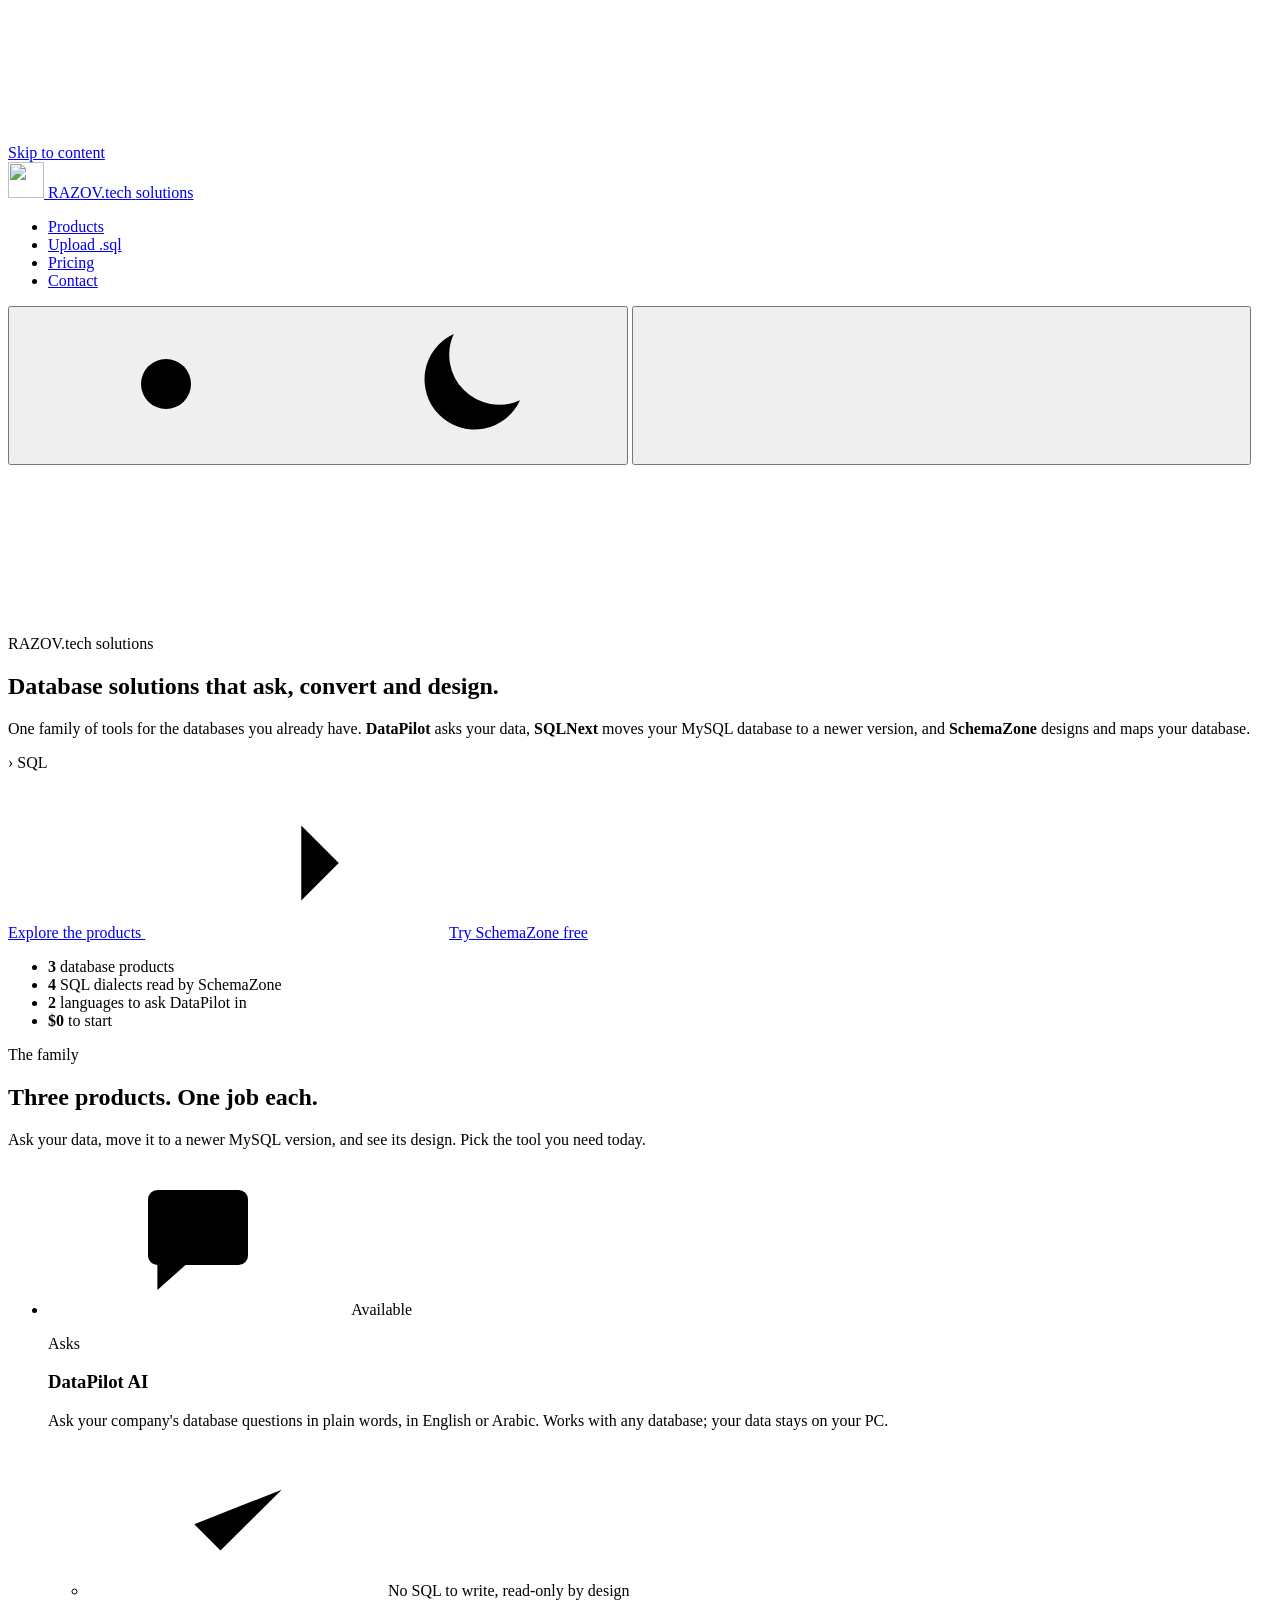
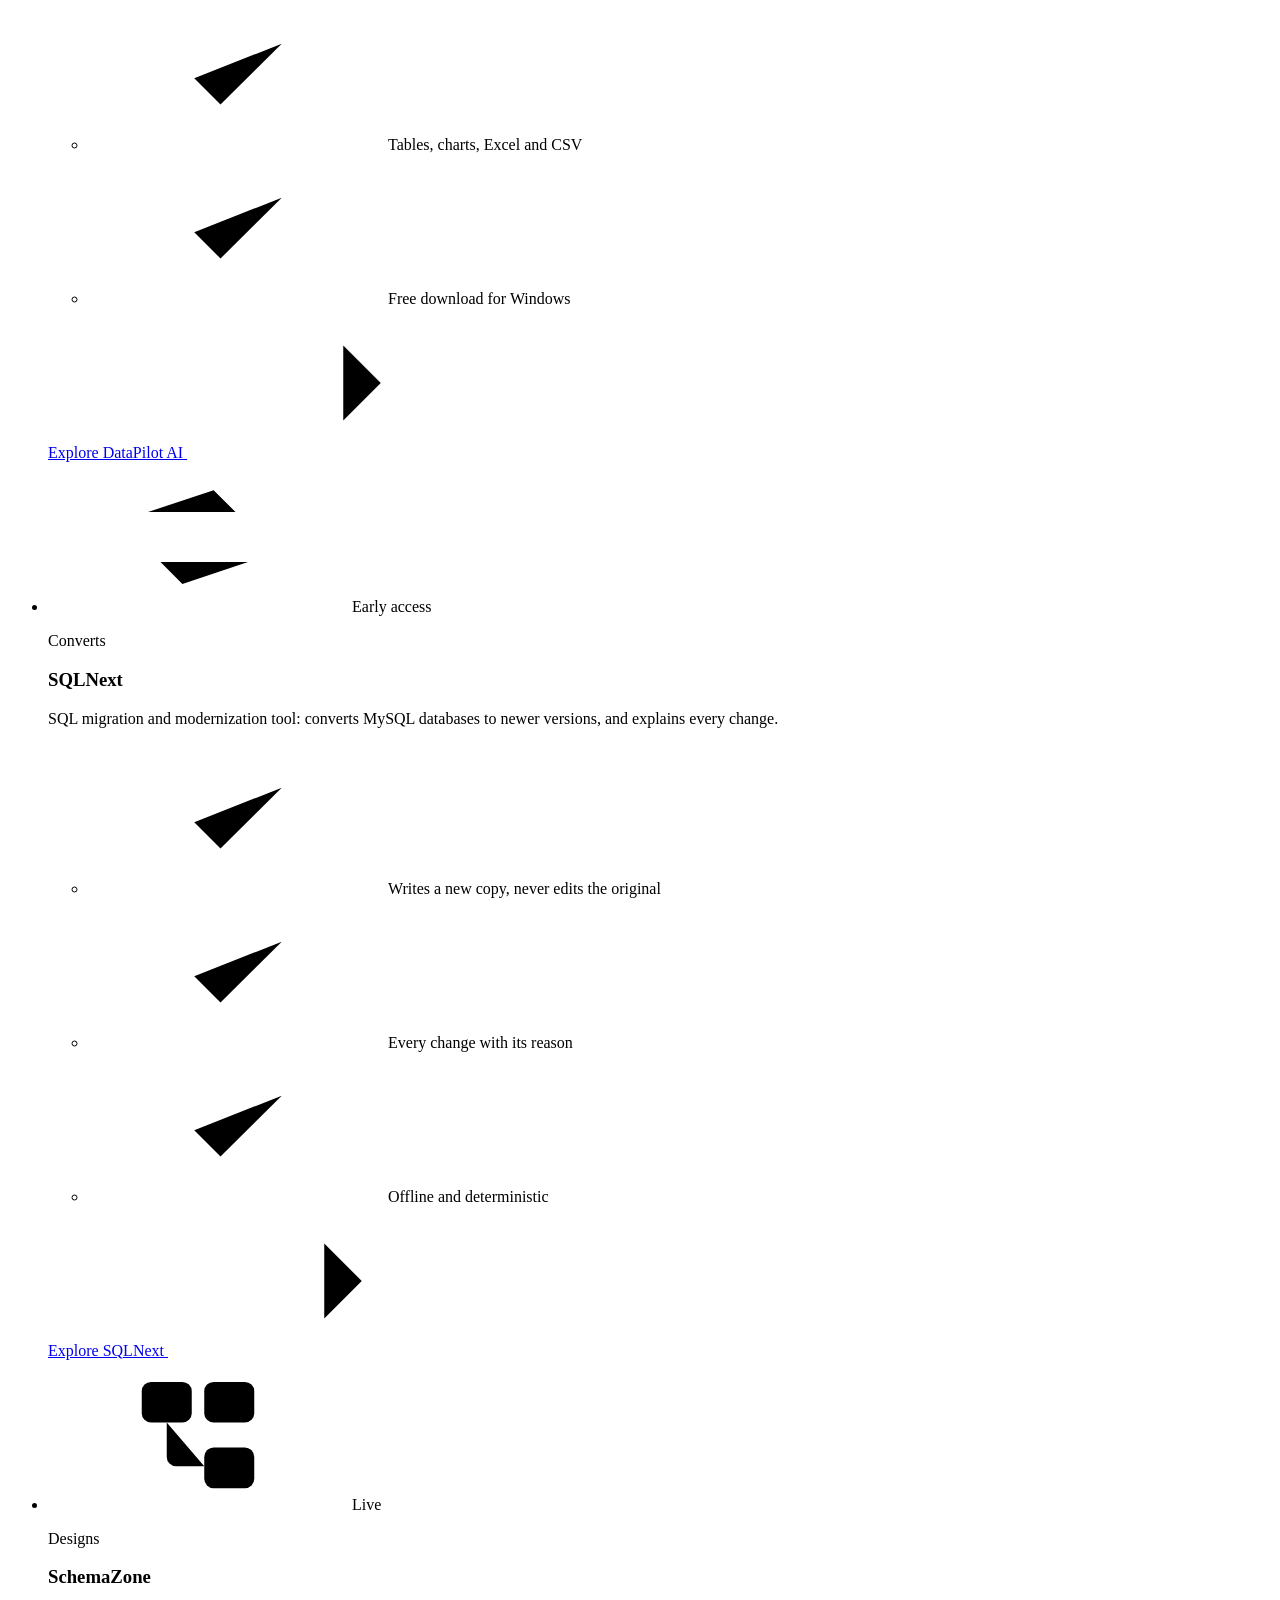
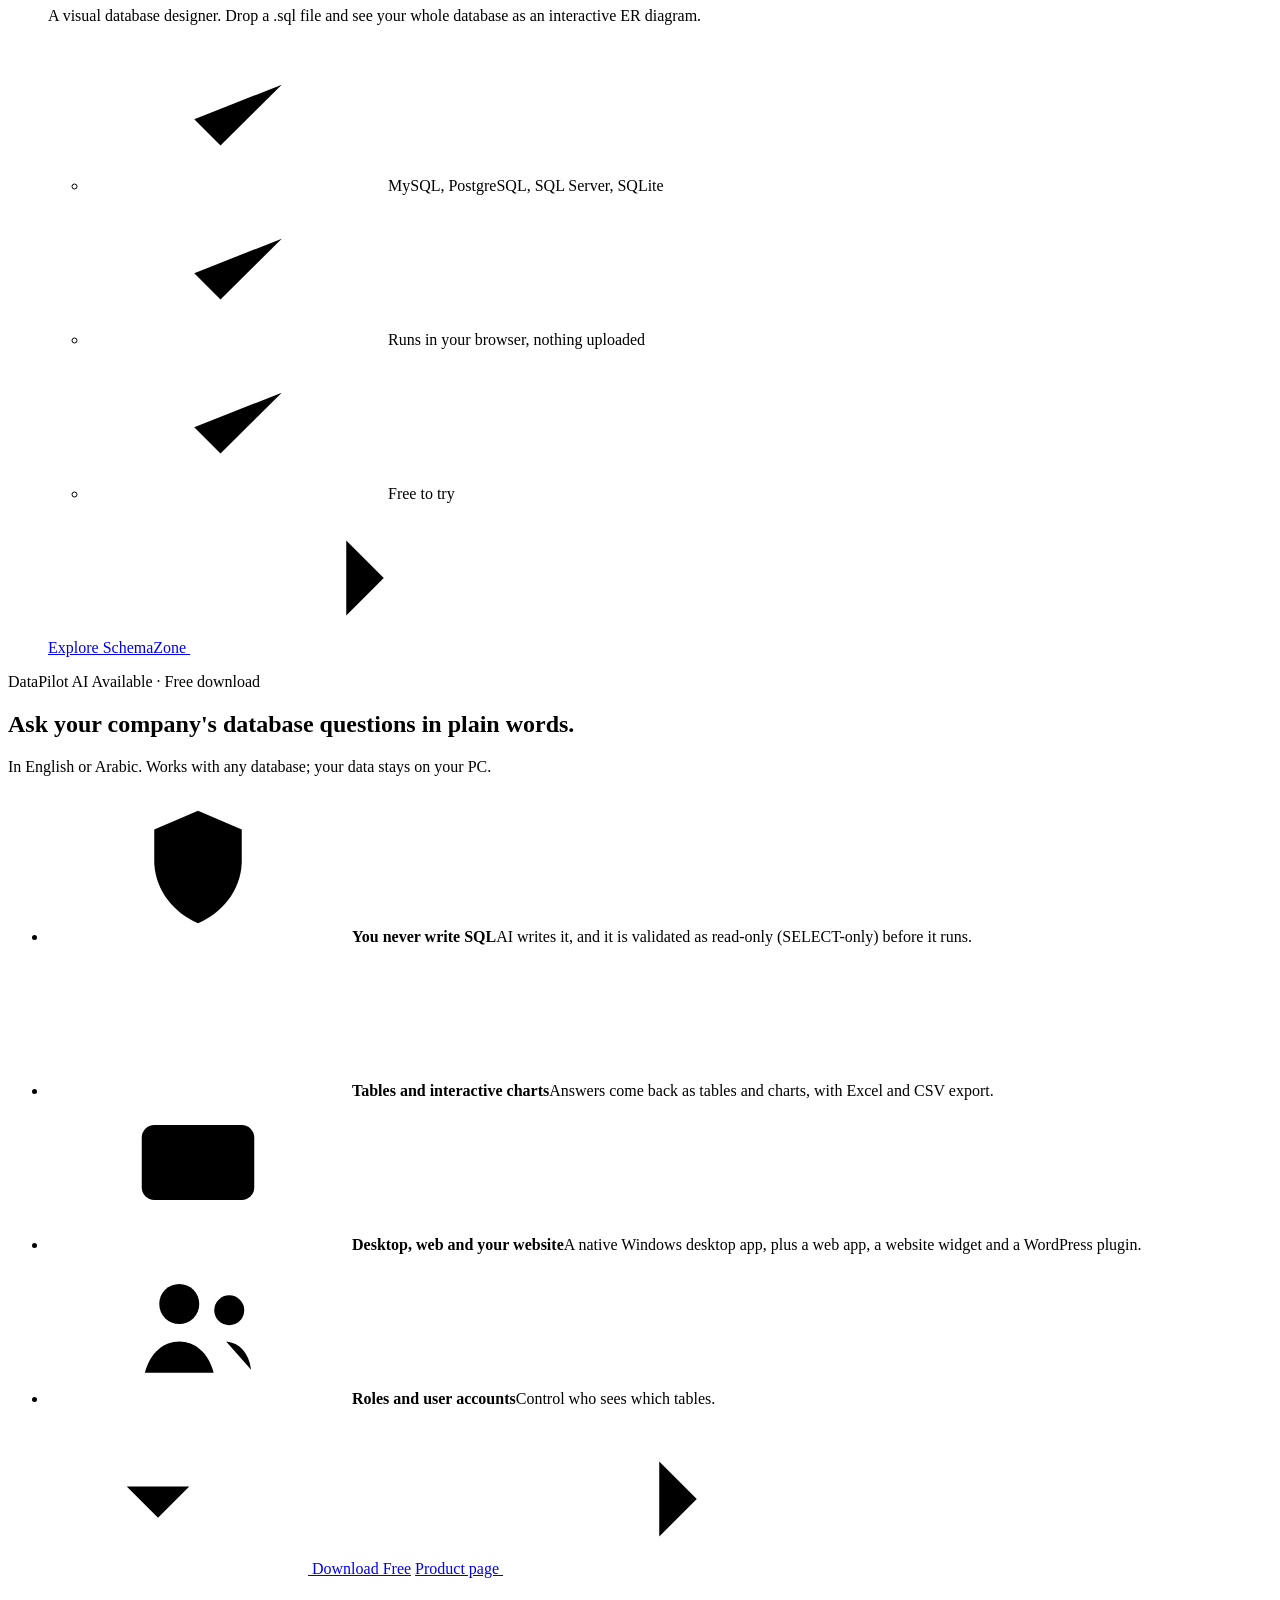
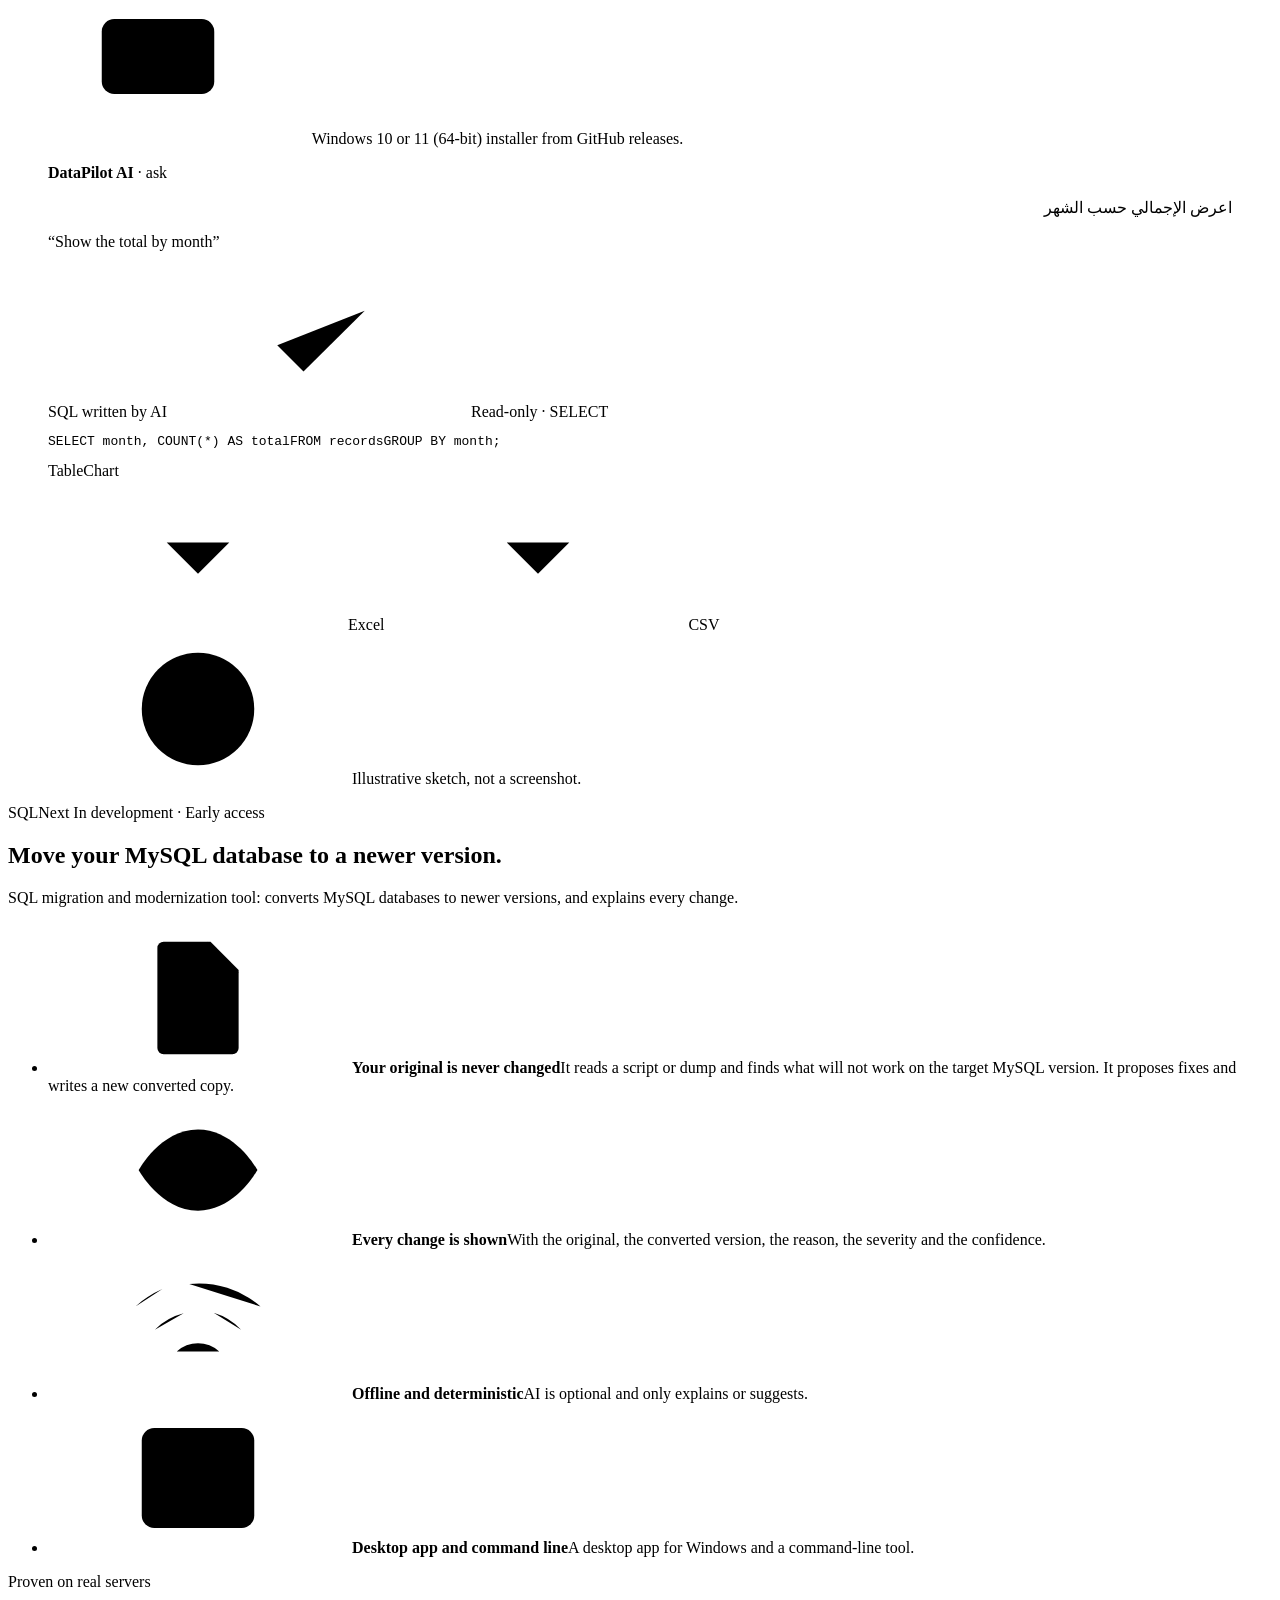
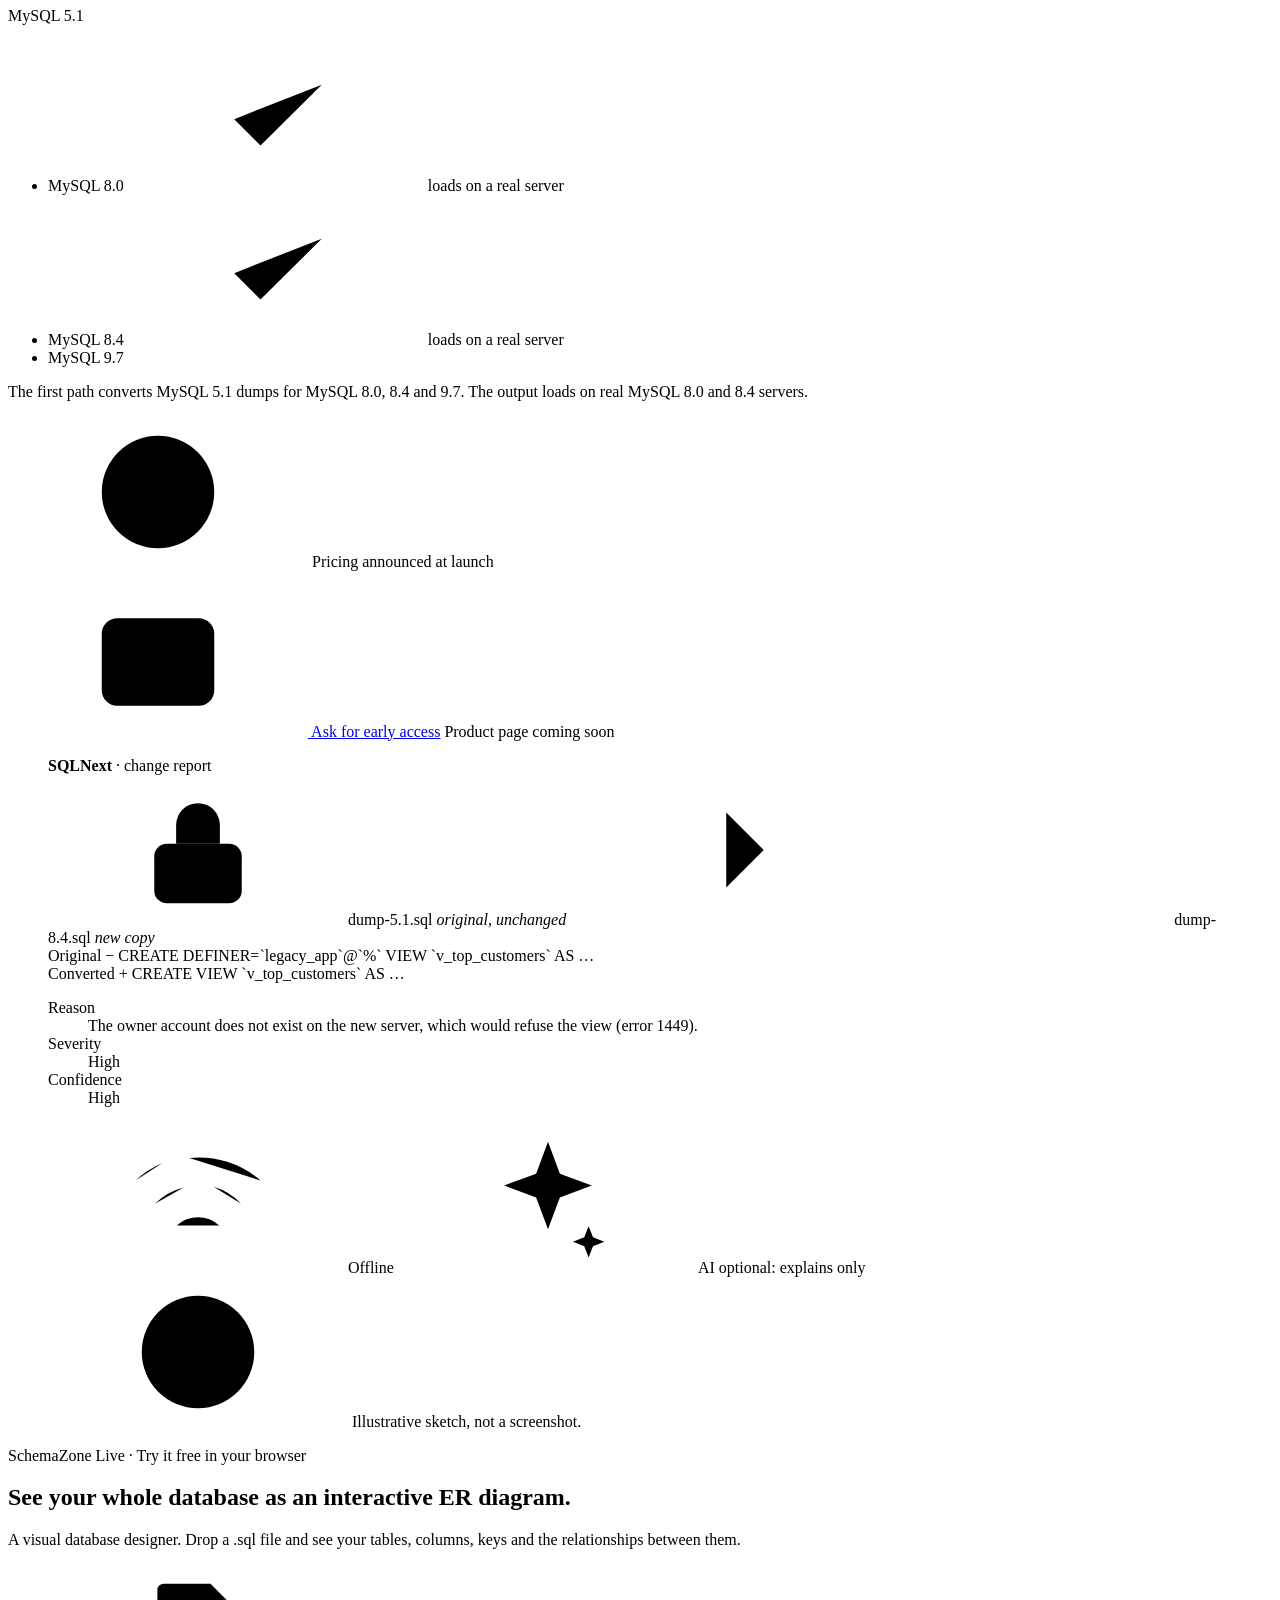
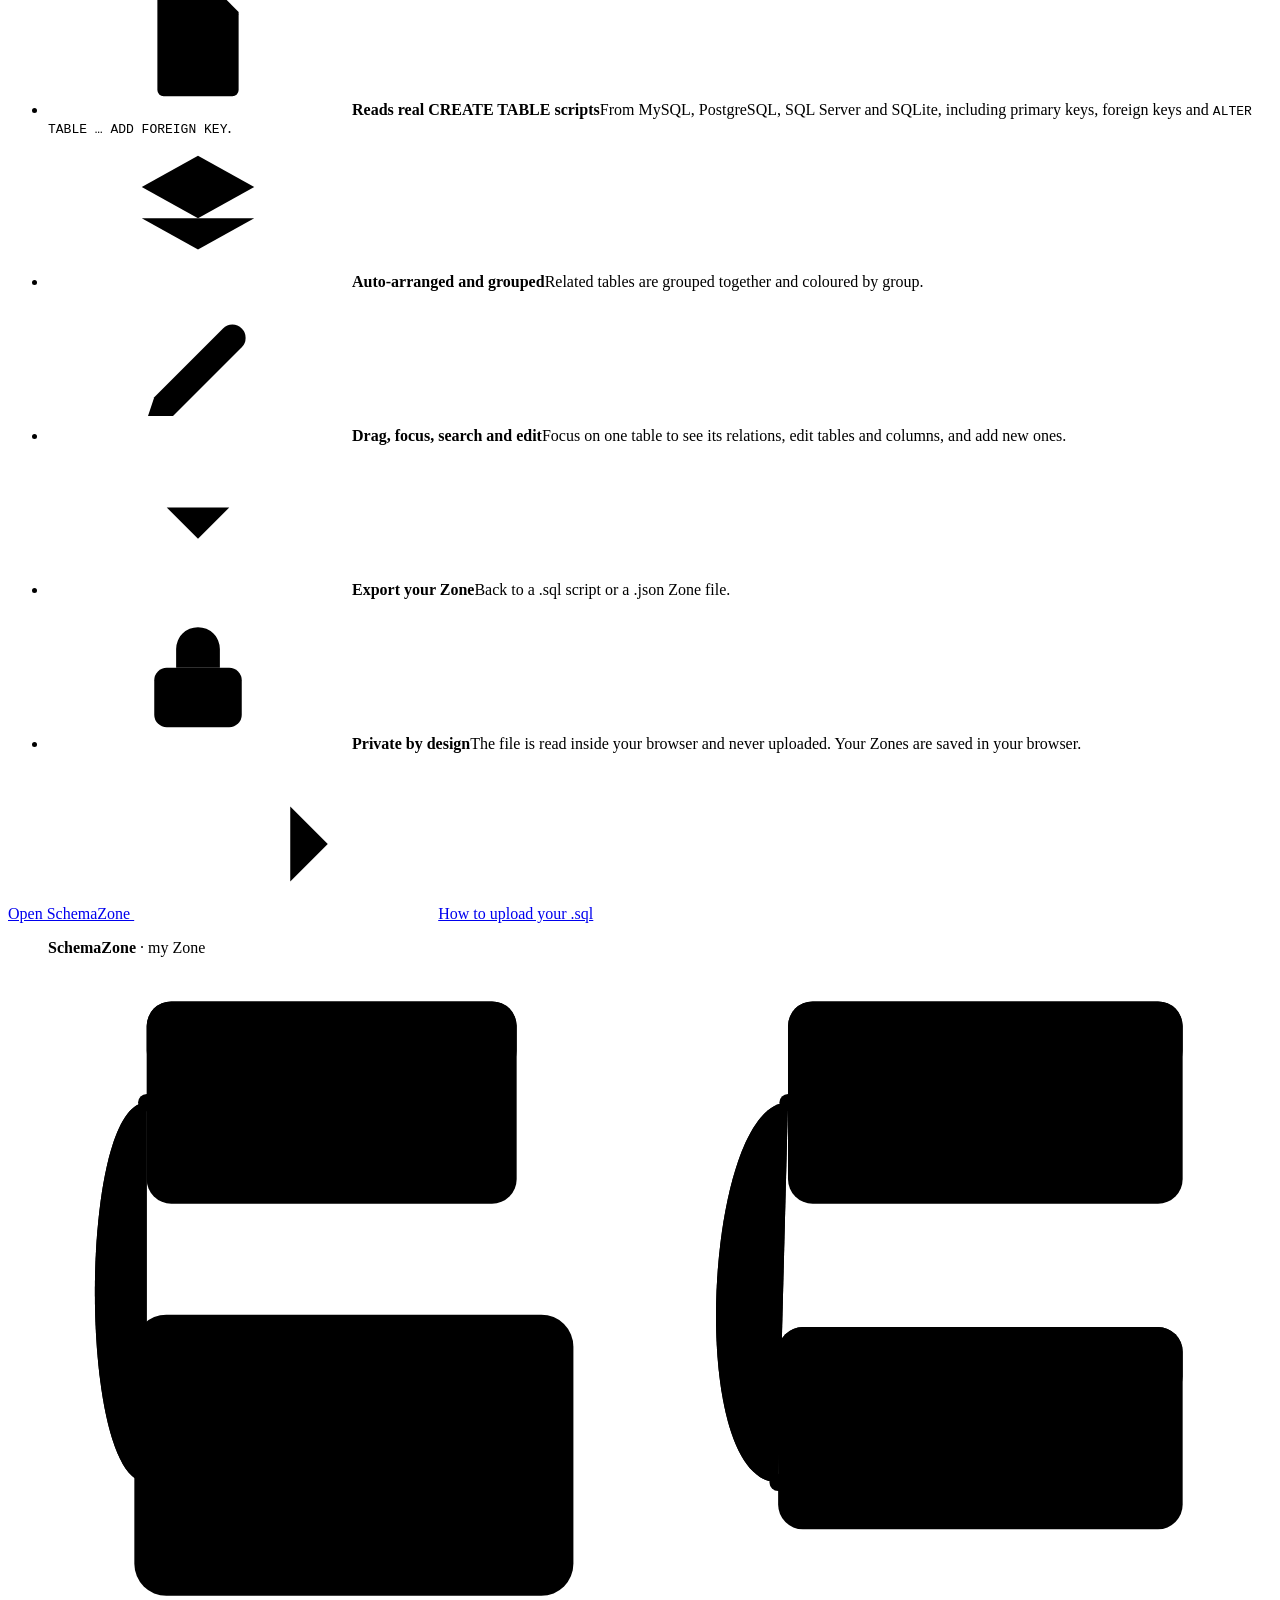
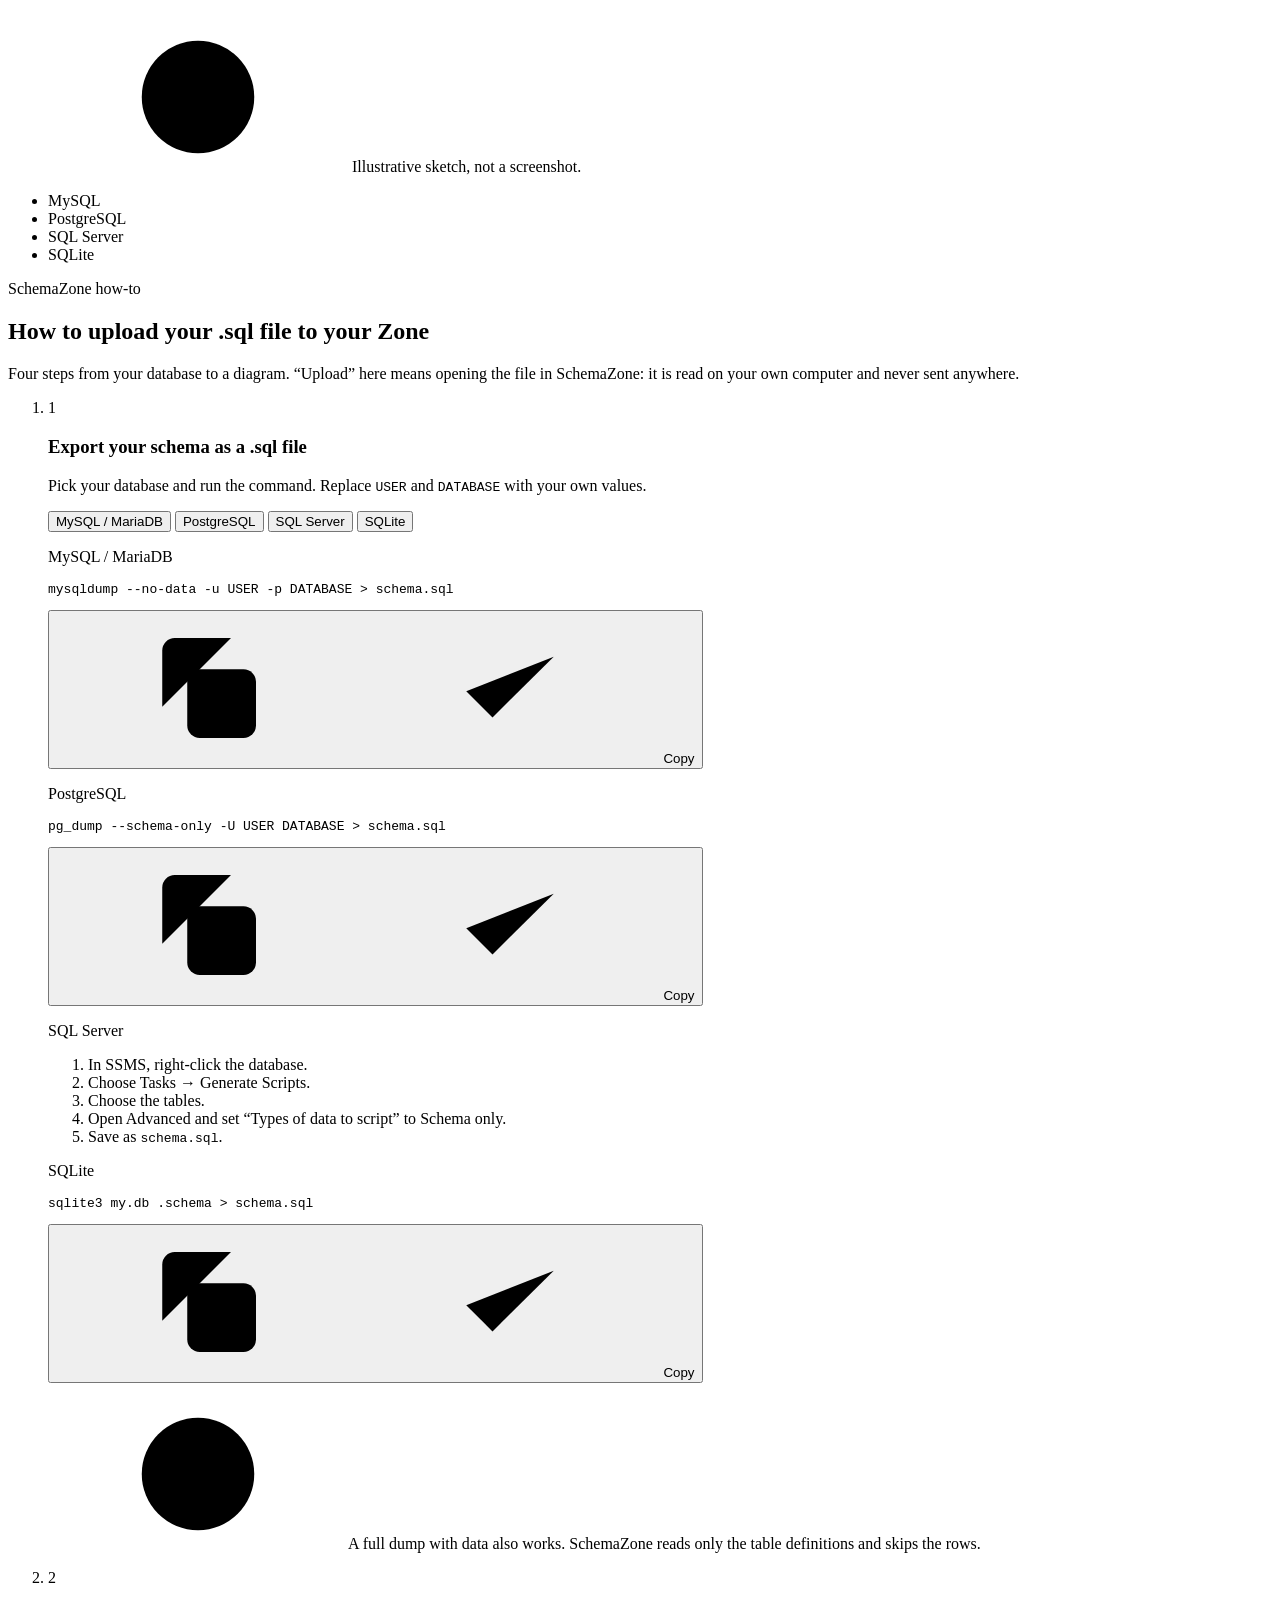
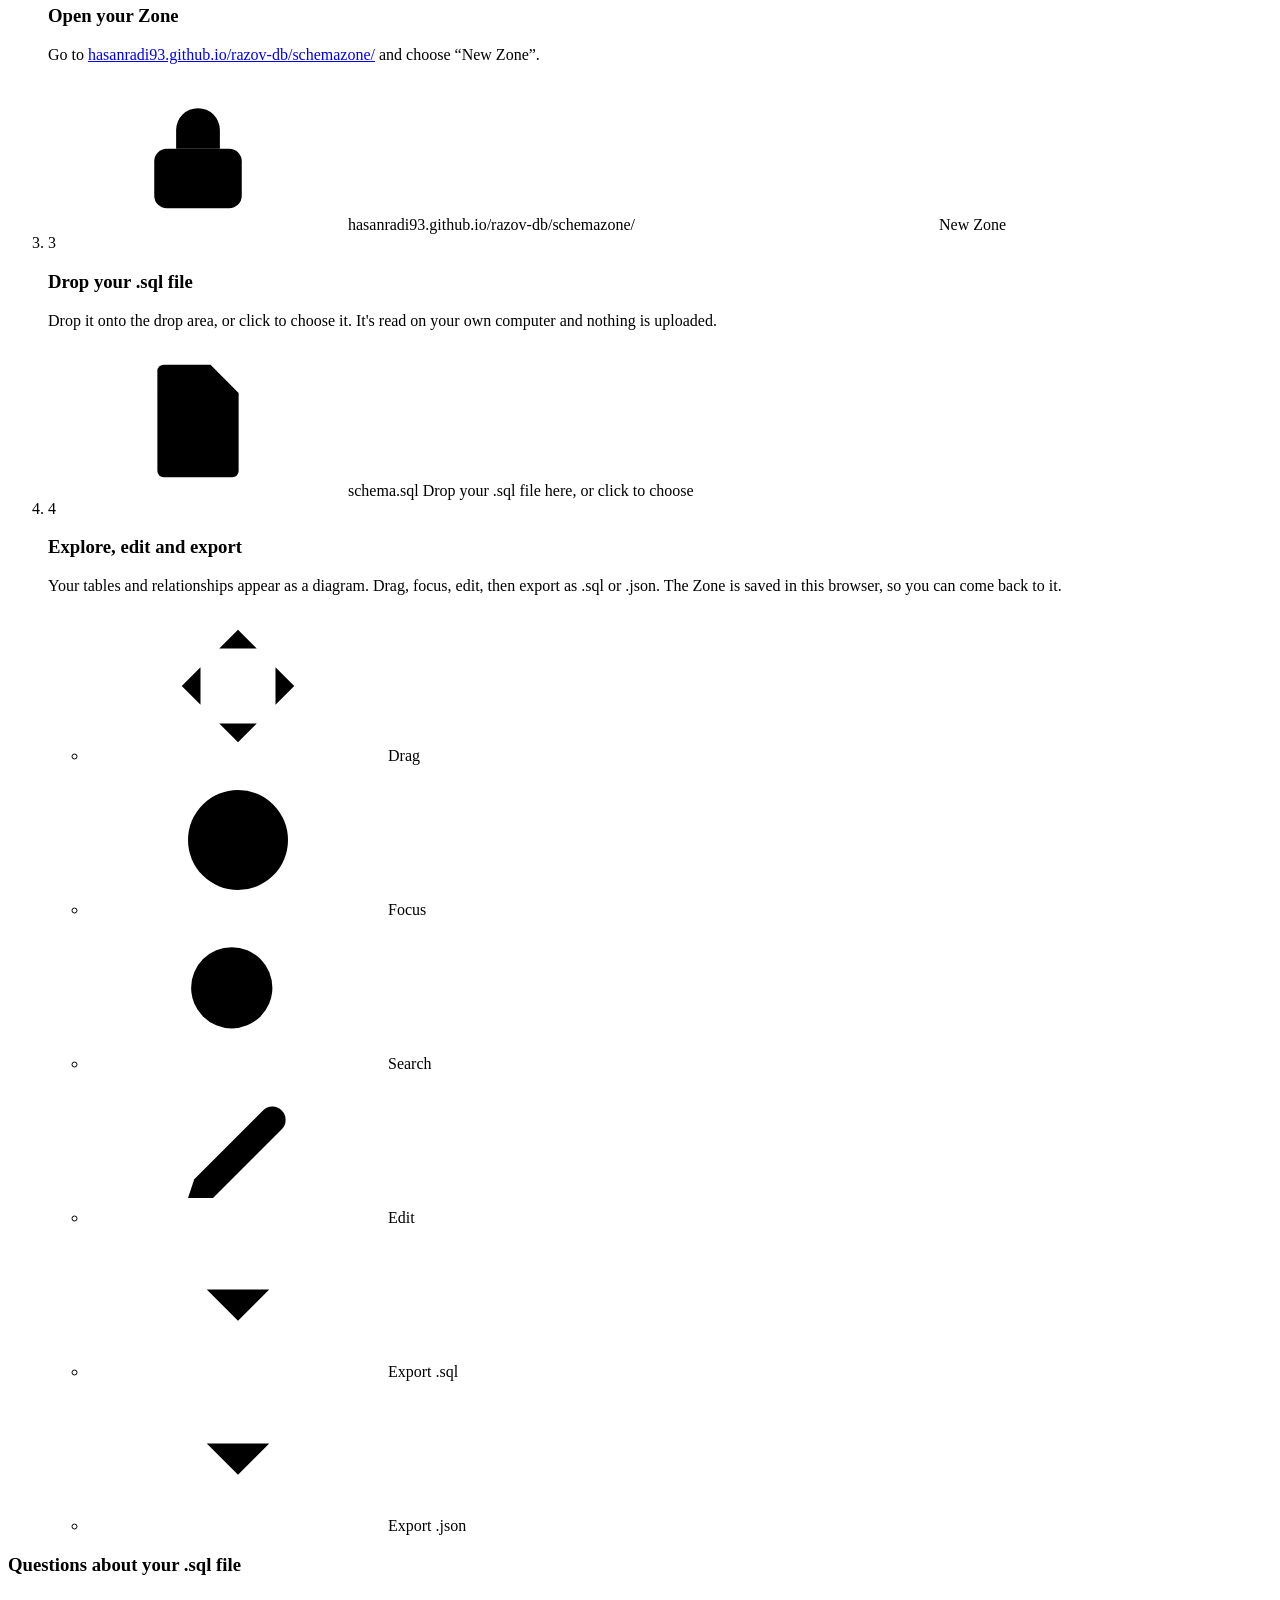
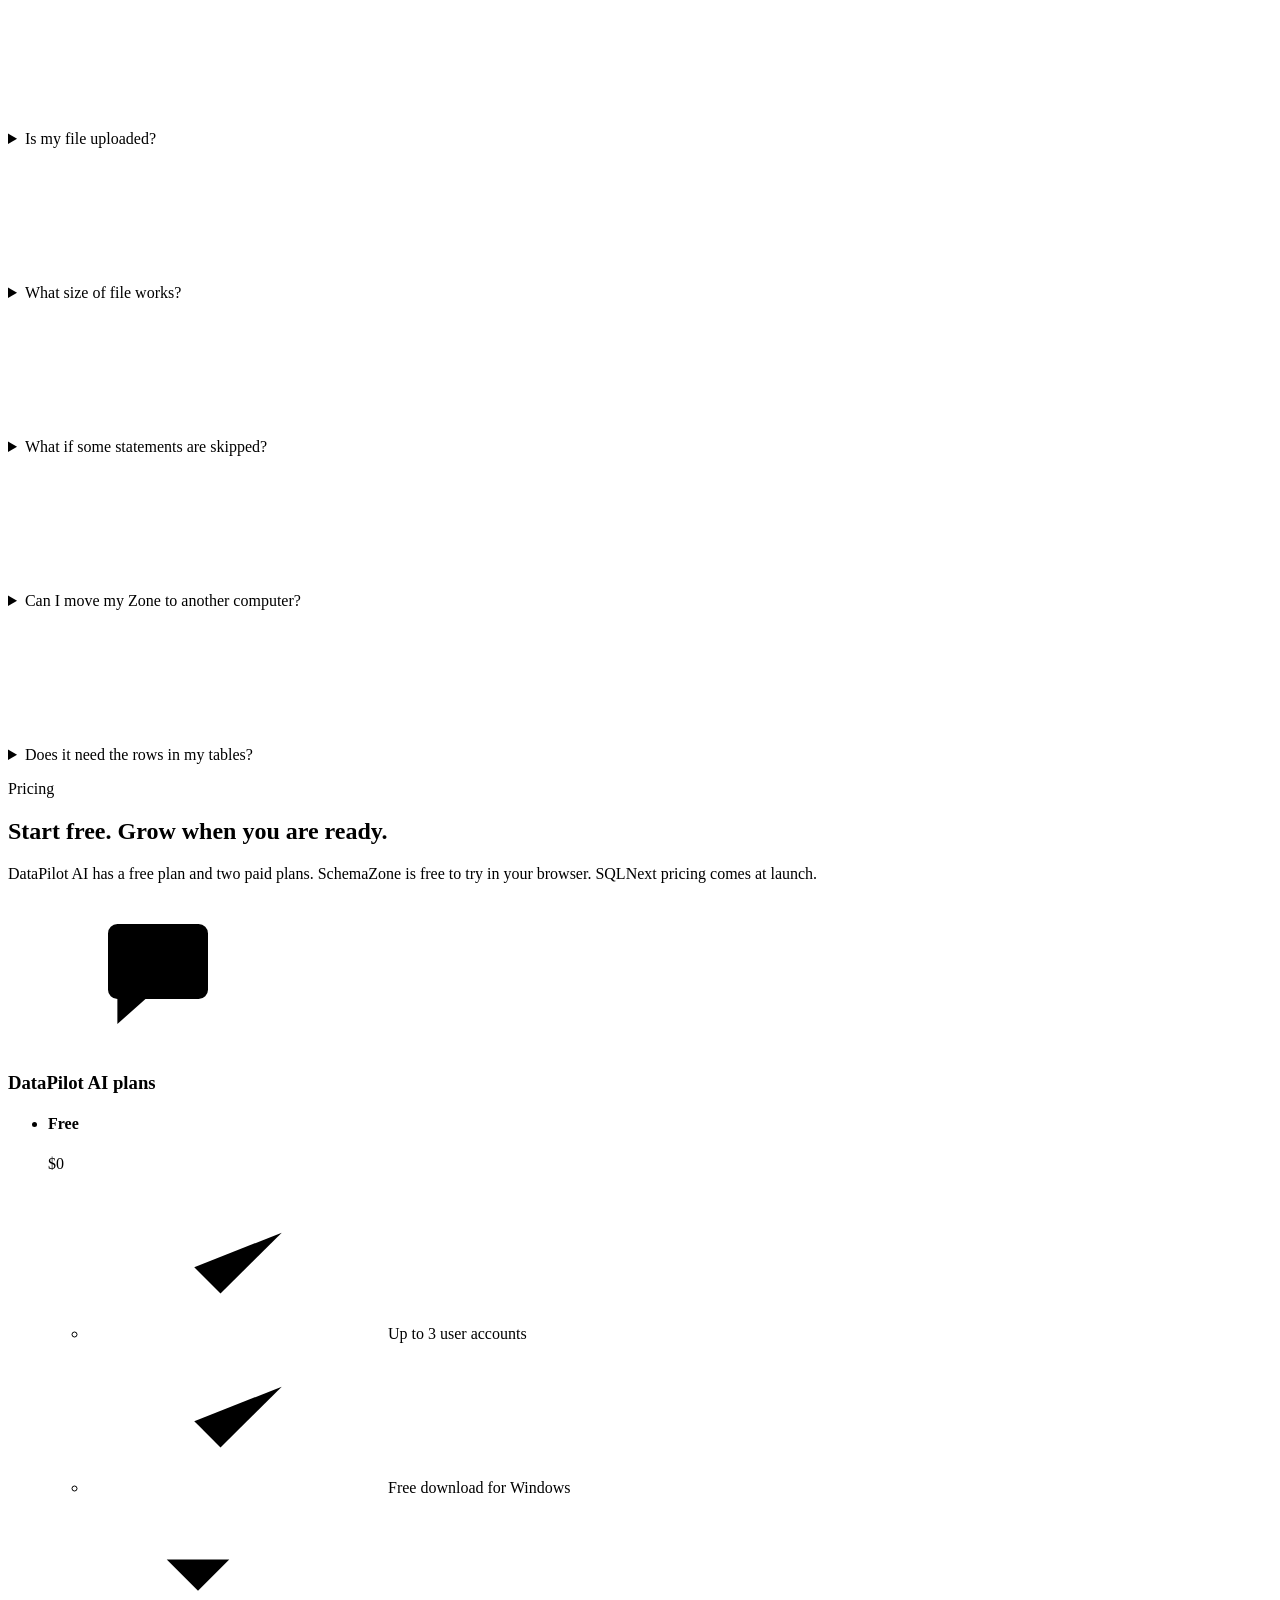
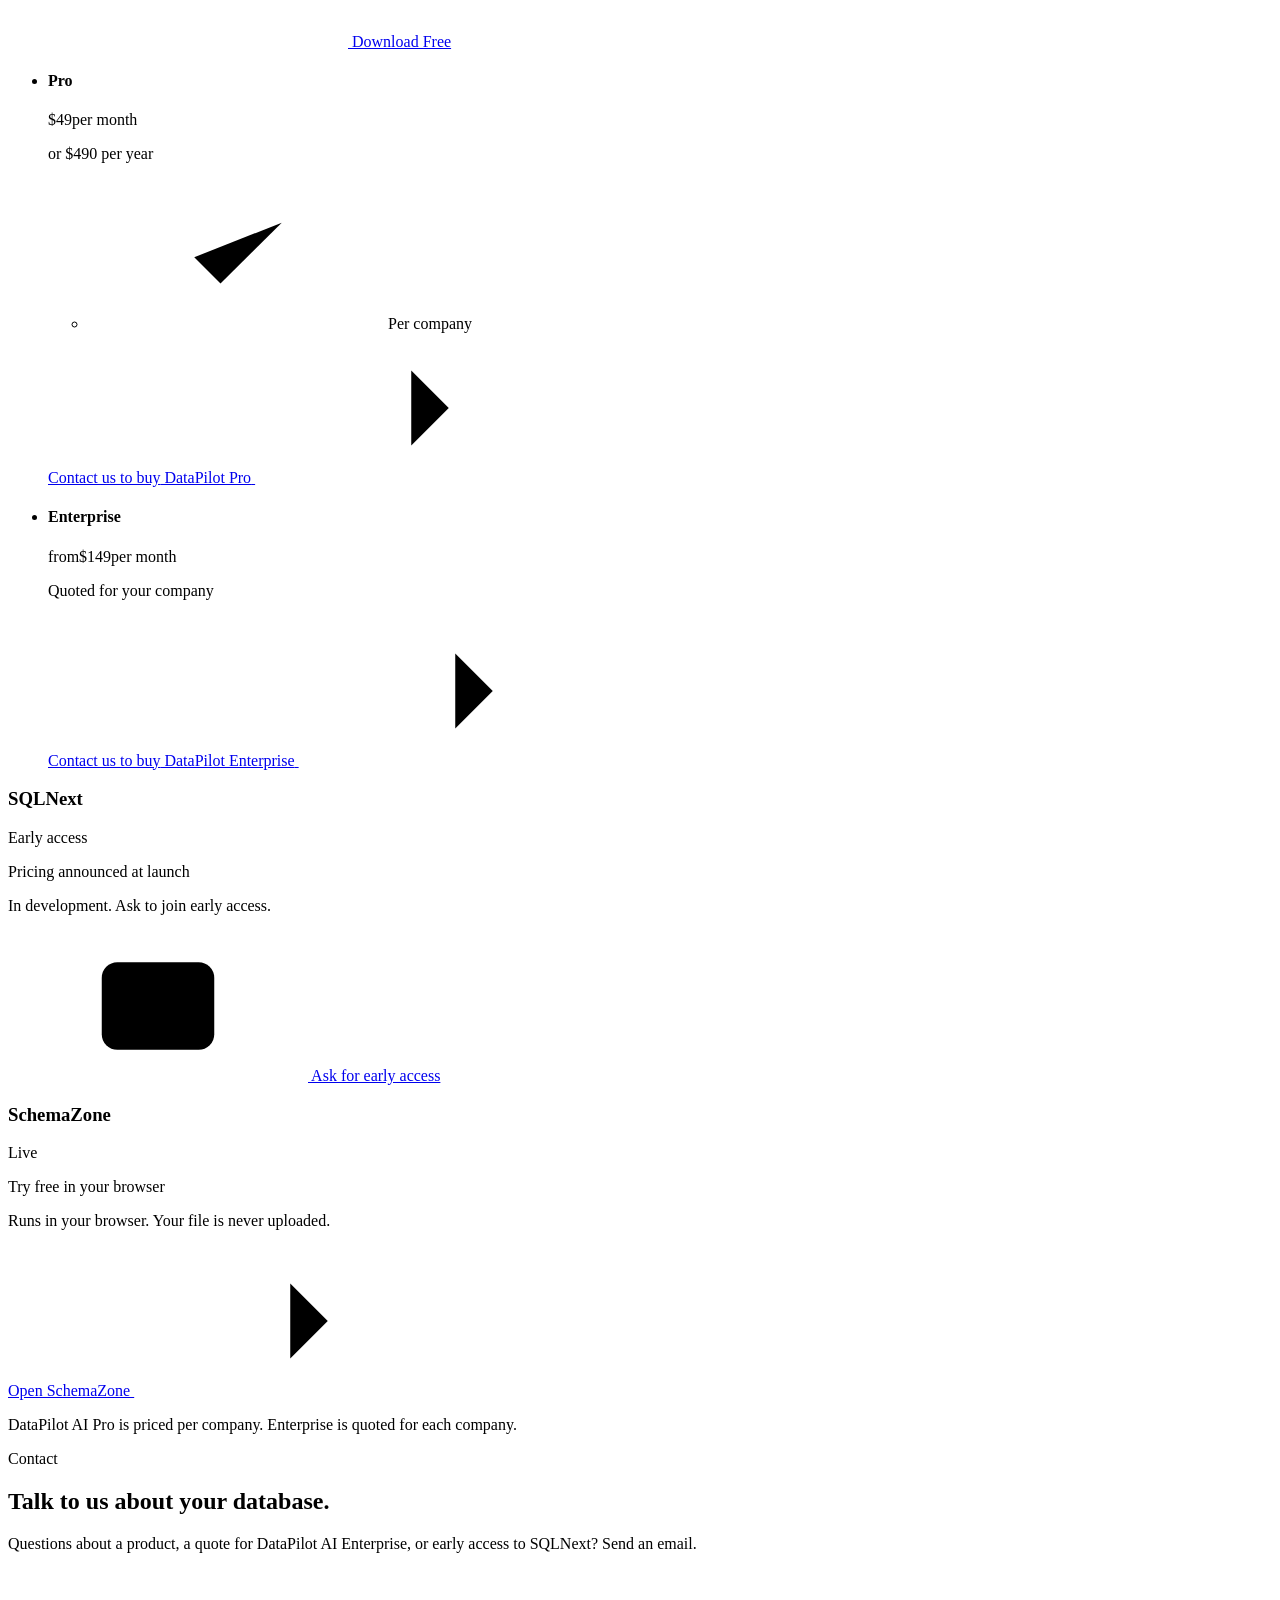
==== commit d15a3aad: "fix(copy): SQLNext 1.0 converts MySQL to newer MySQL only The page said SQLNext converts between ver" ====
--- a/index.html
+++ b/index.html
@@ -4,7 +4,7 @@
   <meta charset="utf-8">
   <meta name="viewport" content="width=device-width, initial-scale=1">
   <title>RAZOV.tech solutions | DataPilot AI, SQLNext and SchemaZone</title>
-  <meta name="description" content="RAZOV.tech solutions makes database tools that ask, convert and design. DataPilot AI answers plain-word questions about your database, SQLNext converts databases between versions and engines, and SchemaZone turns a .sql file into an interactive ER diagram.">
+  <meta name="description" content="RAZOV.tech solutions makes database tools that ask, convert and design. DataPilot AI answers plain-word questions about your database, SQLNext converts MySQL databases to newer versions, and SchemaZone turns a .sql file into an interactive ER diagram.">
   <link rel="canonical" href="https://hasanradi93.github.io/razov-db/">
   <meta name="color-scheme" content="dark light">
   <meta name="theme-color" content="#060a13">
@@ -14,7 +14,7 @@
   <meta property="og:type" content="website">
   <meta property="og:site_name" content="RAZOV.tech solutions">
   <meta property="og:title" content="RAZOV.tech solutions: database solutions that ask, convert and design">
-  <meta property="og:description" content="DataPilot AI asks your data, SQLNext moves your database to the next version or engine, and SchemaZone designs and maps your database.">
+  <meta property="og:description" content="DataPilot AI asks your data, SQLNext moves your MySQL database to a newer version, and SchemaZone designs and maps your database.">
   <meta property="og:url" content="https://hasanradi93.github.io/razov-db/">
   <meta property="og:image" content="https://hasanradi93.github.io/razov-db/assets/img/og-image.png">
   <meta property="og:image:width" content="1200">
@@ -22,7 +22,7 @@
   <meta property="og:image:alt" content="RAZOV.tech solutions logo with the words: database solutions that ask, convert and design.">
   <meta name="twitter:card" content="summary_large_image">
   <meta name="twitter:title" content="RAZOV.tech solutions: database solutions that ask, convert and design">
-  <meta name="twitter:description" content="DataPilot AI asks your data, SQLNext moves your database to the next version or engine, and SchemaZone designs and maps your database.">
+  <meta name="twitter:description" content="DataPilot AI asks your data, SQLNext moves your MySQL database to a newer version, and SchemaZone designs and maps your database.">
   <meta name="twitter:image" content="https://hasanradi93.github.io/razov-db/assets/img/og-image.png">
   <meta name="twitter:image:alt" content="RAZOV.tech solutions logo with the words: database solutions that ask, convert and design.">
 
@@ -139,7 +139,7 @@
         <div class="hero__content">
           <p class="eyebrow">RAZOV.tech solutions</p>
           <h1 id="hero-title">Database solutions that <span class="text-gradient">ask, convert and design.</span></h1>
-          <p class="hero__lead">One family of tools for the databases you already have. <strong>DataPilot</strong> asks your data, <strong>SQLNext</strong> moves your database to the next version or engine, and <strong>SchemaZone</strong> designs and maps your database.</p>
+          <p class="hero__lead">One family of tools for the databases you already have. <strong>DataPilot</strong> asks your data, <strong>SQLNext</strong> moves your MySQL database to a newer version, and <strong>SchemaZone</strong> designs and maps your database.</p>
           <p class="typing" aria-hidden="true">
             <span class="typing__prompt">&rsaquo;</span>
             <span class="typing__text"><span data-typing data-phrases='["DataPilot asks your data.","SQLNext moves it to the next version.","SchemaZone designs and maps it."]'>DataPilot asks your data.</span></span>
@@ -164,7 +164,7 @@
         <header class="section-head reveal">
           <p class="eyebrow">The family</p>
           <h2 id="products-title">Three products. One job each.</h2>
-          <p>Ask your data, convert it to the next version or engine, and see its design. Pick the tool you need today.</p>
+          <p>Ask your data, move it to a newer MySQL version, and see its design. Pick the tool you need today.</p>
         </header>
         <ul class="products-grid">
           <li class="reveal" style="--d: 0s">
@@ -192,7 +192,7 @@
               </div>
               <p class="product-card__verb">Converts</p>
               <h3>SQLNext</h3>
-              <p>SQL migration and modernization tool: converts databases between versions and engines, and explains every change.</p>
+              <p>SQL migration and modernization tool: converts MySQL databases to newer versions, and explains every change.</p>
               <ul class="mini-list">
                 <li><svg class="icon" aria-hidden="true" focusable="false"><use href="#i-check"/></svg>Writes a new copy, never edits the original</li>
                 <li><svg class="icon" aria-hidden="true" focusable="false"><use href="#i-check"/></svg>Every change with its reason</li>
@@ -309,12 +309,12 @@
             <span class="detail__name">SQLNext</span>
             <span class="badge badge--sq">In development · Early access</span>
           </div>
-          <h2 id="sqlnext-title">Move your database to the next version or engine.</h2>
-          <p class="detail__lead">SQL migration and modernization tool: converts databases between versions and engines, and explains every change.</p>
+          <h2 id="sqlnext-title">Move your MySQL database to a newer version.</h2>
+          <p class="detail__lead">SQL migration and modernization tool: converts MySQL databases to newer versions, and explains every change.</p>
           <ul class="feature-list">
             <li>
               <span class="tile tile--sm"><svg class="icon" aria-hidden="true" focusable="false"><use href="#i-file"/></svg></span>
-              <span><strong>Your original is never changed</strong>It reads a script or dump and finds what will not work on the target version or engine. It proposes fixes and writes a new converted copy.</span>
+              <span><strong>Your original is never changed</strong>It reads a script or dump and finds what will not work on the target MySQL version. It proposes fixes and writes a new converted copy.</span>
             </li>
             <li>
               <span class="tile tile--sm"><svg class="icon" aria-hidden="true" focusable="false"><use href="#i-eye"/></svg></span>
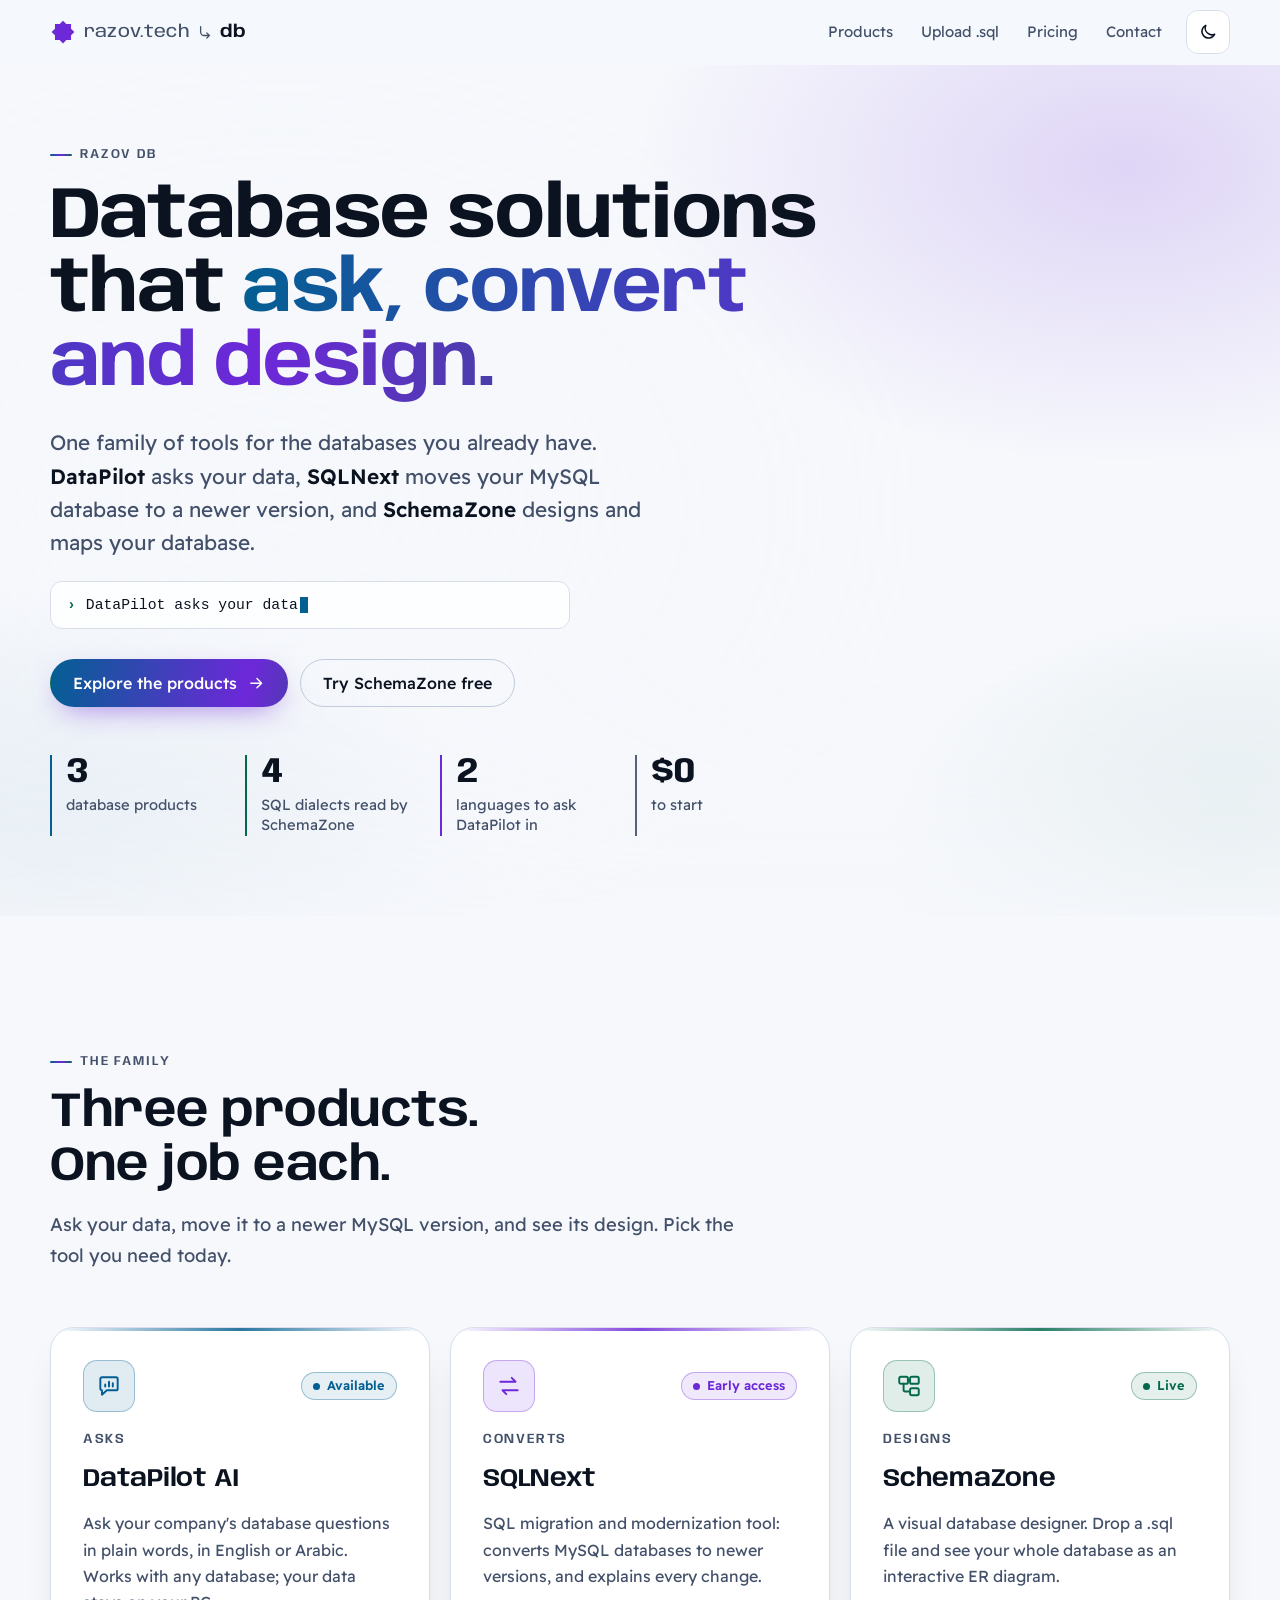
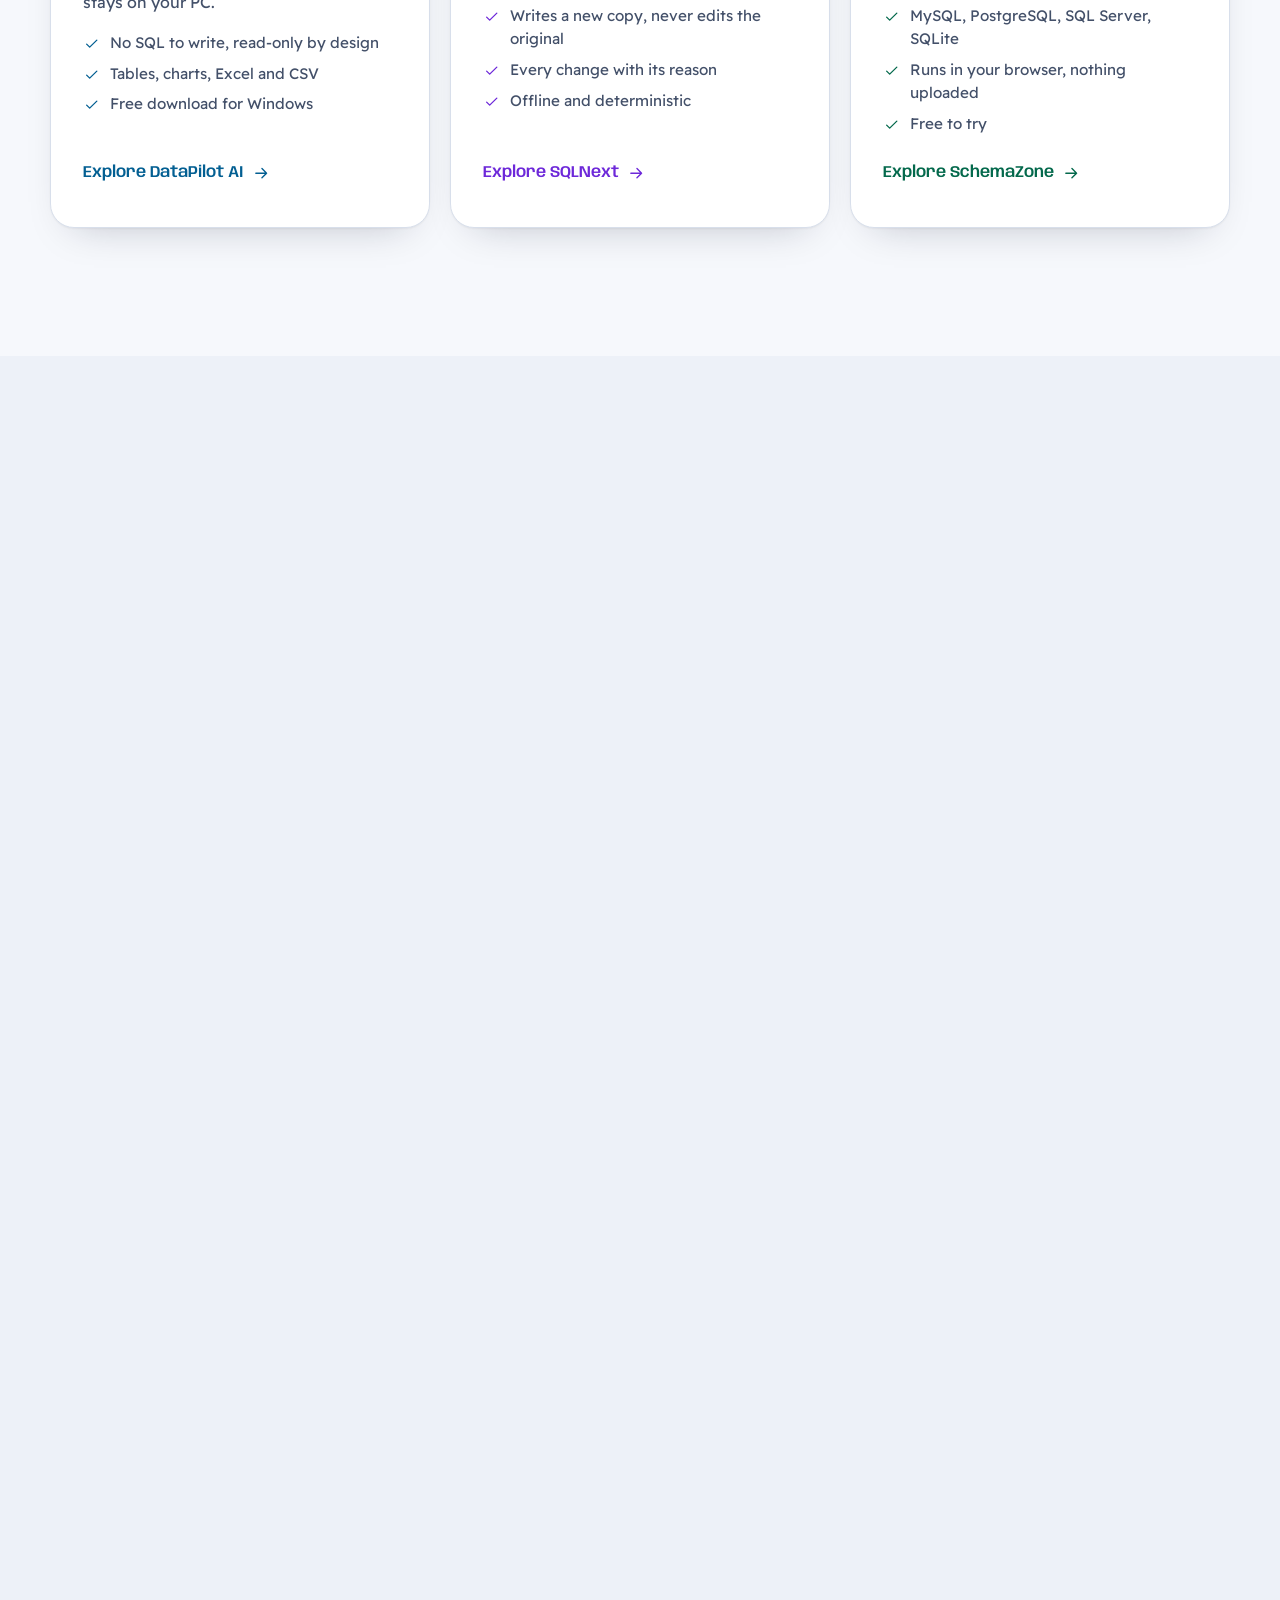
==== commit b89da48e: "feat(brand): razov.tech header shared with Razov Bots The header now carries the same lockup as Razo" ====
--- a/index.html
+++ b/index.html
@@ -3,8 +3,8 @@
 <head>
   <meta charset="utf-8">
   <meta name="viewport" content="width=device-width, initial-scale=1">
-  <title>RAZOV.tech solutions | DataPilot AI, SQLNext and SchemaZone</title>
-  <meta name="description" content="RAZOV.tech solutions makes database tools that ask, convert and design. DataPilot AI answers plain-word questions about your database, SQLNext converts MySQL databases to newer versions, and SchemaZone turns a .sql file into an interactive ER diagram.">
+  <title>Razov DB | DataPilot AI, SchemaZone and SQLNext</title>
+  <meta name="description" content="Razov DB makes database tools that ask, convert and design. DataPilot AI answers plain-word questions about your database, SQLNext converts MySQL databases to newer versions, and SchemaZone turns a .sql file into an interactive ER diagram.">
   <link rel="canonical" href="https://hasanradi93.github.io/razov-db/">
   <meta name="color-scheme" content="dark light">
   <meta name="theme-color" content="#060a13">
@@ -12,19 +12,19 @@
   <link rel="apple-touch-icon" href="assets/img/apple-touch-icon.png">
 
   <meta property="og:type" content="website">
-  <meta property="og:site_name" content="RAZOV.tech solutions">
-  <meta property="og:title" content="RAZOV.tech solutions: database solutions that ask, convert and design">
+  <meta property="og:site_name" content="Razov DB">
+  <meta property="og:title" content="Razov DB: database solutions that ask, convert and design">
   <meta property="og:description" content="DataPilot AI asks your data, SQLNext moves your MySQL database to a newer version, and SchemaZone designs and maps your database.">
   <meta property="og:url" content="https://hasanradi93.github.io/razov-db/">
   <meta property="og:image" content="https://hasanradi93.github.io/razov-db/assets/img/og-image.png">
   <meta property="og:image:width" content="1200">
   <meta property="og:image:height" content="630">
-  <meta property="og:image:alt" content="RAZOV.tech solutions logo with the words: database solutions that ask, convert and design.">
+  <meta property="og:image:alt" content="The Razov DB mark, a violet eight-point star, with the words: database solutions that ask, convert and design.">
   <meta name="twitter:card" content="summary_large_image">
-  <meta name="twitter:title" content="RAZOV.tech solutions: database solutions that ask, convert and design">
+  <meta name="twitter:title" content="Razov DB: database solutions that ask, convert and design">
   <meta name="twitter:description" content="DataPilot AI asks your data, SQLNext moves your MySQL database to a newer version, and SchemaZone designs and maps your database.">
   <meta name="twitter:image" content="https://hasanradi93.github.io/razov-db/assets/img/og-image.png">
-  <meta name="twitter:image:alt" content="RAZOV.tech solutions logo with the words: database solutions that ask, convert and design.">
+  <meta name="twitter:image:alt" content="The Razov DB mark, a violet eight-point star, with the words: database solutions that ask, convert and design.">
 
   <!-- Theme first: an inline script placed after the stylesheets would wait for them and block parsing. -->
   <script>
@@ -40,10 +40,8 @@
       root.setAttribute('data-theme', theme);
     })();
   </script>
-  <link rel="preconnect" href="https://fonts.googleapis.com">
-  <link rel="preconnect" href="https://fonts.gstatic.com" crossorigin>
-  <link rel="stylesheet" href="https://fonts.googleapis.com/css2?family=Inter:wght@400;500;600&amp;family=Space+Grotesk:wght@500;600;700&amp;display=swap" media="print" onload="this.media='all'">
-  <noscript><link rel="stylesheet" href="https://fonts.googleapis.com/css2?family=Inter:wght@400;500;600&amp;family=Space+Grotesk:wght@500;600;700&amp;display=swap"></noscript>
+  <link rel="preload" href="assets/fonts/anybody-latin.woff2" as="font" type="font/woff2" crossorigin>
+  <link rel="preload" href="assets/fonts/readex-pro-latin.woff2" as="font" type="font/woff2" crossorigin>
   <link rel="stylesheet" href="assets/css/base.css">
   <link rel="stylesheet" href="assets/css/sections.css">
 
@@ -54,9 +52,14 @@
     {
       "@context": "https://schema.org",
       "@type": "Organization",
-      "name": "RAZOV.tech solutions",
+      "name": "Razov DB",
       "url": "https://hasanradi93.github.io/razov-db/",
       "logo": "https://hasanradi93.github.io/razov-db/assets/img/logo-mark.svg",
+      "parentOrganization": {
+        "@type": "Organization",
+        "name": "RAZOV.tech solutions",
+        "url": "https://hasanradi93.github.io/"
+      },
       "email": "hassan93radi@gmail.com",
       "sameAs": ["https://github.com/hasanradi93"]
     }
@@ -66,6 +69,7 @@
   <a class="skip-link" href="#main">Skip to content</a>
 
   <svg class="icon-sprite" aria-hidden="true" focusable="false" xmlns="http://www.w3.org/2000/svg">
+    <symbol id="star" viewBox="0 0 32 32"><path fill="currentColor" d="M16 2 20.09 6.11 25.9 6.1 25.89 11.91 30 16 25.89 20.09 25.9 25.9 20.09 25.89 16 30 11.91 25.89 6.1 25.9 6.11 20.09 2 16 6.11 11.91 6.1 6.1 11.91 6.11Z"/></symbol>
     <symbol id="i-check" viewBox="0 0 24 24"><path d="M5 12.5l4.2 4.2L19 7"/></symbol>
     <symbol id="i-arrow" viewBox="0 0 24 24"><path d="M5 12h14M13 6l6 6-6 6"/></symbol>
     <symbol id="i-download" viewBox="0 0 24 24"><path d="M12 4v11M7 10l5 5 5-5M5 20h14"/></symbol>
@@ -104,10 +108,14 @@
 
   <header class="site-header" data-header>
     <div class="container header__inner">
-      <a class="brand" href="#top">
-        <img src="assets/img/logo-mark.svg" width="36" height="36" alt="">
-        <span>RAZOV<span class="brand__tld">.tech</span> <span class="brand__sub">solutions</span></span>
-      </a>
+      <!-- The razov.tech brand, as in Razov Bots: the parent razov.tech, then this line, db. -->
+      <div class="brand">
+        <a class="brand-home" href="#top" aria-label="Razov DB, home"><svg class="brand-mark" viewBox="0 0 32 32" aria-hidden="true" focusable="false"><use href="#star"/></svg></a>
+        <!-- Links to the hub for now; it becomes https://razov.tech when the domain is live. -->
+        <a class="brand-root" href="https://hasanradi93.github.io/">razov.tech</a>
+        <svg class="brand-branch" viewBox="0 0 16 16" aria-hidden="true" focusable="false"><path d="M3 2v6a4 4 0 0 0 4 4h6M10 9l3 3-3 3"/></svg>
+        <a class="brand-leaf" href="#top"><span class="visually-hidden">Razov </span>db</a>
+      </div>
       <nav id="site-nav" class="site-nav" aria-label="Main">
         <ul>
           <li><a href="#products">Products</a></li>
@@ -137,7 +145,7 @@
       <div class="hero__scrim" aria-hidden="true"></div>
       <div class="container hero__inner">
         <div class="hero__content">
-          <p class="eyebrow">RAZOV.tech solutions</p>
+          <p class="eyebrow">Razov DB</p>
           <h1 id="hero-title">Database solutions that <span class="text-gradient">ask, convert and design.</span></h1>
           <p class="hero__lead">One family of tools for the databases you already have. <strong>DataPilot</strong> asks your data, <strong>SQLNext</strong> moves your MySQL database to a newer version, and <strong>SchemaZone</strong> designs and maps your database.</p>
           <p class="typing" aria-hidden="true">
@@ -771,10 +779,14 @@
   <footer class="site-footer">
     <div class="container footer__grid">
       <div class="footer__brand">
-        <a class="brand" href="#top">
-          <img src="assets/img/logo-mark.svg" width="36" height="36" alt="" loading="lazy">
-          <span>RAZOV<span class="brand__tld">.tech</span> <span class="brand__sub">solutions</span></span>
-        </a>
+        <!-- The razov.tech brand, as in Razov Bots: the parent razov.tech, then this line, db. -->
+        <div class="brand">
+          <a class="brand-home" href="#top" aria-label="Razov DB, home"><svg class="brand-mark" viewBox="0 0 32 32" aria-hidden="true" focusable="false"><use href="#star"/></svg></a>
+          <!-- Links to the hub for now; it becomes https://razov.tech when the domain is live. -->
+          <a class="brand-root" href="https://hasanradi93.github.io/">razov.tech</a>
+          <svg class="brand-branch" viewBox="0 0 16 16" aria-hidden="true" focusable="false"><path d="M3 2v6a4 4 0 0 0 4 4h6M10 9l3 3-3 3"/></svg>
+          <a class="brand-leaf" href="#top"><span class="visually-hidden">Razov </span>db</a>
+        </div>
         <p>Database solutions that ask, convert and design.</p>
       </div>
       <nav aria-label="Products">
@@ -792,13 +804,13 @@
           <li><a href="#pricing">Pricing</a></li>
           <li><a href="#contact">Contact</a></li>
           <li><a href="https://github.com/hasanradi93">GitHub</a></li>
-          <li><a href="/">RAZOV home</a></li>
+          <li><a href="/">RAZOV.tech home</a></li>
         </ul>
       </nav>
     </div>
     <div class="container footer__bottom">
-      <p>© 2026 RAZOV.tech solutions</p>
-      <p class="footer__family"><span class="footer__dots" aria-hidden="true"><i></i><i></i><i></i></span><span>DataPilot AI, SQLNext and SchemaZone are part of <strong>RAZOV.tech solutions</strong></span></p>
+      <p>© 2026 Razov DB</p>
+      <p class="footer__family"><span class="footer__dots" aria-hidden="true"><i></i><i></i><i></i></span><span>DataPilot AI, SQLNext and SchemaZone are part of <strong>Razov DB</strong></span></p>
     </div>
     <nav class="container footer__legal" aria-label="Legal">
       <a href="legal.html#terms">Terms</a>
--- a/assets/css/base.css
+++ b/assets/css/base.css
@@ -0,0 +1,1028 @@
+/* Razov DB: tokens, base, layout, header, buttons, footer.
+   Dark is the default theme. Light comes from data-theme="light" (set by the
+   head script from localStorage or prefers-color-scheme) and, without JS,
+   from the prefers-color-scheme media query. */
+
+/* ---------- Fonts ----------
+   The razov.tech brand fonts, served from this site (no third-party request):
+   Anybody for display type and the brand, Readex Pro for text. Both are under
+   the SIL Open Font License; see assets/fonts/OFL.txt. Same files as Razov Bots. */
+@font-face {
+  font-family: "Anybody";
+  font-style: normal;
+  font-weight: 300 900;
+  font-stretch: 50% 150%;
+  font-display: swap;
+  src: url("../fonts/anybody-latin-ext.woff2") format("woff2");
+  unicode-range: U+0100-02BA, U+02BD-02C5, U+02C7-02CC, U+02CE-02D7, U+02DD-02FF, U+0304, U+0308, U+0329, U+1D00-1DBF, U+1E00-1E9F, U+1EF2-1EFF, U+2020, U+20A0-20AB, U+20AD-20C4, U+2113, U+2C60-2C7F, U+A720-A7FF;
+}
+
+@font-face {
+  font-family: "Anybody";
+  font-style: normal;
+  font-weight: 300 900;
+  font-stretch: 50% 150%;
+  font-display: swap;
+  src: url("../fonts/anybody-latin.woff2") format("woff2");
+  unicode-range: U+0000-00FF, U+0131, U+0152-0153, U+02BB-02BC, U+02C6, U+02DA, U+02DC, U+0304, U+0308, U+0329, U+2000-206F, U+20AC, U+2122, U+2191, U+2193, U+2212, U+2215, U+FEFF, U+FFFD;
+}
+
+@font-face {
+  font-family: "Readex Pro";
+  font-style: normal;
+  font-weight: 200 700;
+  font-display: swap;
+  src: url("../fonts/readex-pro-latin-ext.woff2") format("woff2");
+  unicode-range: U+0100-02BA, U+02BD-02C5, U+02C7-02CC, U+02CE-02D7, U+02DD-02FF, U+0304, U+0308, U+0329, U+1D00-1DBF, U+1E00-1E9F, U+1EF2-1EFF, U+2020, U+20A0-20AB, U+20AD-20C4, U+2113, U+2C60-2C7F, U+A720-A7FF;
+}
+
+@font-face {
+  font-family: "Readex Pro";
+  font-style: normal;
+  font-weight: 200 700;
+  font-display: swap;
+  src: url("../fonts/readex-pro-latin.woff2") format("woff2");
+  unicode-range: U+0000-00FF, U+0131, U+0152-0153, U+02BB-02BC, U+02C6, U+02DA, U+02DC, U+0304, U+0308, U+0329, U+2000-206F, U+20AC, U+2122, U+2191, U+2193, U+2212, U+2215, U+FEFF, U+FFFD;
+}
+
+/* ---------- Tokens ---------- */
+:root {
+  color-scheme: dark;
+  --bg: #060a13;
+  --bg-alt: #090f1d;
+  --surface: #0d1526;
+  --surface-2: #131e35;
+  --surface-glass: rgba(10, 16, 30, 0.74);
+  --border: #1e2a46;
+  --border-strong: #2d3c60;
+  --text: #e8edf7;
+  --text-muted: #a8b4ca;
+  --text-faint: #8794ad;
+
+  --dp: #38bdf8;
+  --dp-rgb: 56, 189, 248;
+  --sq: #a78bfa;
+  --sq-rgb: 167, 139, 250;
+  --sz: #34d399;
+  --sz-rgb: 52, 211, 153;
+  --on-accent: #04101a;
+  --ok: #4ade80;
+  --warn: #fbbf24;
+  --bad: #f87171;
+
+  --focus: #fcd34d;
+  --net-edge: 148, 163, 184;
+  --net-alpha: 0.32;
+  --code-bg: #070d1a;
+  --code-text: #dbe4f3;
+  --code-border: #1c2742;
+  --header-bg: rgba(6, 10, 19, 0.74);
+  --shadow: 0 1px 0 rgba(255, 255, 255, 0.03) inset, 0 20px 50px -24px rgba(0, 0, 0, 0.75);
+  --shadow-lg: 0 40px 80px -32px rgba(0, 0, 0, 0.85);
+
+  --grad: linear-gradient(100deg, var(--dp), var(--sq) 52%, var(--sz));
+  --grad-loop: linear-gradient(90deg, var(--dp), var(--sq), var(--sz), var(--sq), var(--dp));
+
+  --font-head: "Anybody", "Arial Narrow", ui-sans-serif, system-ui, -apple-system, "Segoe UI", Roboto, Arial, sans-serif;
+  --font-body: "Readex Pro", ui-sans-serif, system-ui, -apple-system, "Segoe UI", Roboto, Arial, sans-serif;
+  --font-mono: ui-monospace, "Cascadia Code", "SFMono-Regular", Menlo, Consolas, "Liberation Mono", monospace;
+
+  --gutter: clamp(16px, 4vw, 40px);
+  --maxw: 1180px;
+  --header-h: 64px;
+  --radius-sm: 10px;
+  --radius: 16px;
+  --radius-lg: 24px;
+  --ease: cubic-bezier(0.22, 0.61, 0.36, 1);
+  --ease-out: cubic-bezier(0.16, 1, 0.3, 1);
+}
+
+:root[data-theme="light"] {
+  color-scheme: light;
+  --bg: #f6f8fc;
+  --bg-alt: #edf1f8;
+  --surface: #ffffff;
+  --surface-2: #f1f4fa;
+  --surface-glass: rgba(255, 255, 255, 0.8);
+  --border: #d8dfeb;
+  --border-strong: #c1cbdd;
+  --text: #0b1220;
+  --text-muted: #435069;
+  --text-faint: #55617a;
+  --dp: #035f92;
+  --dp-rgb: 3, 95, 146;
+  --sq: #6d28d9;
+  --sq-rgb: 109, 40, 217;
+  --sz: #04694c;
+  --sz-rgb: 4, 105, 76;
+  --on-accent: #ffffff;
+  --ok: #15803d;
+  --warn: #b45309;
+  --bad: #b91c1c;
+  --focus: #b45309;
+  --net-edge: 71, 85, 105;
+  --net-alpha: 0.26;
+  --code-bg: #0f172a;
+  --code-text: #e2e8f0;
+  --code-border: #1e293b;
+  --header-bg: rgba(246, 248, 252, 0.8);
+  --shadow: 0 1px 2px rgba(15, 23, 42, 0.05), 0 18px 40px -24px rgba(15, 23, 42, 0.28);
+  --shadow-lg: 0 40px 70px -36px rgba(15, 23, 42, 0.38);
+}
+
+/* No JS: follow the system setting. */
+@media (prefers-color-scheme: light) {
+  :root:not([data-theme]) {
+    color-scheme: light;
+    --bg: #f6f8fc;
+    --bg-alt: #edf1f8;
+    --surface: #ffffff;
+    --surface-2: #f1f4fa;
+    --surface-glass: rgba(255, 255, 255, 0.8);
+    --border: #d8dfeb;
+    --border-strong: #c1cbdd;
+    --text: #0b1220;
+    --text-muted: #435069;
+    --text-faint: #55617a;
+    --dp: #035f92;
+    --dp-rgb: 3, 95, 146;
+    --sq: #6d28d9;
+    --sq-rgb: 109, 40, 217;
+    --sz: #04694c;
+    --sz-rgb: 4, 105, 76;
+    --on-accent: #ffffff;
+    --ok: #15803d;
+    --warn: #b45309;
+    --bad: #b91c1c;
+    --focus: #b45309;
+    --net-edge: 71, 85, 105;
+    --net-alpha: 0.26;
+    --code-bg: #0f172a;
+    --header-bg: rgba(246, 248, 252, 0.8);
+    --shadow: 0 1px 2px rgba(15, 23, 42, 0.05), 0 18px 40px -24px rgba(15, 23, 42, 0.28);
+    --shadow-lg: 0 40px 70px -36px rgba(15, 23, 42, 0.38);
+  }
+}
+
+/* ---------- Reset and base ---------- */
+*,
+*::before,
+*::after {
+  box-sizing: border-box;
+}
+
+html {
+  -webkit-text-size-adjust: 100%;
+  text-size-adjust: 100%;
+  scroll-padding-top: calc(var(--header-h) + 12px);
+}
+
+@media (prefers-reduced-motion: no-preference) {
+  html {
+    scroll-behavior: smooth;
+  }
+}
+
+body {
+  margin: 0;
+  min-height: 100vh;
+  background: var(--bg);
+  color: var(--text);
+  font-family: var(--font-body);
+  font-size: 1rem;
+  line-height: 1.65;
+  text-rendering: optimizeLegibility;
+  -webkit-font-smoothing: antialiased;
+  transition: background-color 0.3s ease, color 0.3s ease;
+}
+
+img,
+svg,
+canvas {
+  display: block;
+  max-width: 100%;
+}
+
+h1,
+h2,
+h3,
+h4 {
+  margin: 0;
+  font-family: var(--font-head);
+  font-variation-settings: "wdth" 104;
+  font-weight: 650;
+  line-height: 1.12;
+  letter-spacing: -0.01em;
+  text-wrap: balance;
+}
+
+h2 {
+  font-size: clamp(1.9rem, 1.3rem + 2.4vw, 3rem);
+}
+
+h3 {
+  font-size: clamp(1.2rem, 1.05rem + 0.5vw, 1.45rem);
+}
+
+p {
+  margin: 0;
+  text-wrap: pretty;
+}
+
+ul,
+ol {
+  margin: 0;
+  padding: 0;
+}
+
+a {
+  color: inherit;
+}
+
+code,
+kbd,
+pre {
+  font-family: var(--font-mono);
+  font-size: 0.92em;
+}
+
+button {
+  font: inherit;
+  color: inherit;
+}
+
+[hidden] {
+  display: none !important;
+}
+
+:focus-visible {
+  outline: 2px solid var(--focus);
+  outline-offset: 3px;
+  border-radius: 6px;
+}
+
+::selection {
+  background: rgba(var(--sq-rgb), 0.35);
+}
+
+.visually-hidden {
+  position: absolute !important;
+  width: 1px;
+  height: 1px;
+  padding: 0;
+  margin: -1px;
+  overflow: hidden;
+  clip: rect(0 0 0 0);
+  white-space: nowrap;
+  border: 0;
+}
+
+.skip-link {
+  position: absolute;
+  left: 16px;
+  top: -60px;
+  z-index: 100;
+  padding: 10px 16px;
+  border-radius: var(--radius-sm);
+  background: var(--text);
+  color: var(--bg);
+  font-weight: 600;
+  text-decoration: none;
+  transition: top 0.2s ease;
+}
+
+.skip-link:focus {
+  top: 12px;
+}
+
+.icon {
+  width: 1.15em;
+  height: 1.15em;
+  flex: none;
+  fill: none;
+  stroke: currentColor;
+  stroke-width: 1.8;
+  stroke-linecap: round;
+  stroke-linejoin: round;
+}
+
+.icon-sprite {
+  position: absolute;
+  width: 0;
+  height: 0;
+  overflow: hidden;
+}
+
+/* ---------- Layout ---------- */
+.container {
+  width: 100%;
+  max-width: calc(var(--maxw) + 2 * var(--gutter));
+  margin-inline: auto;
+  padding-inline: var(--gutter);
+}
+
+.section {
+  position: relative;
+  padding-block: clamp(72px, 10vw, 128px);
+}
+
+.section--alt {
+  background: var(--bg-alt);
+}
+
+/* Below-the-fold sections skip rendering work until they come near the
+   viewport. "auto" in contain-intrinsic-size remembers each real height. */
+main > .section,
+.site-footer {
+  content-visibility: auto;
+  contain-intrinsic-size: auto 1000px;
+}
+
+/* Before an in-page jump everything is rendered, so the target position is
+   exact (site.js adds this class on link clicks and for a hash at load). */
+.render-all main > .section,
+.render-all .site-footer {
+  content-visibility: visible;
+}
+
+.section-head {
+  max-width: 720px;
+  margin-bottom: clamp(36px, 5vw, 56px);
+}
+
+.section-head--center {
+  margin-inline: auto;
+  text-align: center;
+}
+
+.section-head p:not(.eyebrow) {
+  margin-top: 16px;
+  color: var(--text-muted);
+  font-size: clamp(1.02rem, 0.98rem + 0.25vw, 1.15rem);
+}
+
+.eyebrow {
+  display: inline-flex;
+  align-items: center;
+  gap: 8px;
+  margin-bottom: 14px;
+  color: var(--text-muted);
+  font-family: var(--font-head);
+  font-size: 0.82rem;
+  font-weight: 600;
+  letter-spacing: 0.14em;
+  text-transform: uppercase;
+}
+
+.eyebrow::before {
+  content: "";
+  width: 22px;
+  height: 2px;
+  border-radius: 2px;
+  background: var(--grad);
+}
+
+.eyebrow--dp::before { background: var(--dp); }
+.eyebrow--sq::before { background: var(--sq); }
+.eyebrow--sz::before { background: var(--sz); }
+
+.text-gradient {
+  background: var(--grad-loop);
+  background-size: 300% 100%;
+  -webkit-background-clip: text;
+  background-clip: text;
+  -webkit-text-fill-color: transparent;
+}
+
+@media (prefers-reduced-motion: no-preference) {
+  .text-gradient {
+    animation: gradient-pan 12s linear infinite;
+  }
+}
+
+@keyframes gradient-pan {
+  to {
+    background-position: 300% 0;
+  }
+}
+
+[data-inview]:not(.is-inview),
+[data-inview]:not(.is-inview) * {
+  animation-play-state: paused !important;
+}
+
+/* ---------- Scroll reveal ---------- */
+.js .reveal {
+  opacity: 0;
+  transform: translateY(22px);
+  transition:
+    opacity 0.75s var(--ease) var(--d, 0s),
+    transform 0.75s var(--ease) var(--d, 0s);
+}
+
+.js .reveal.is-visible {
+  opacity: 1;
+  transform: none;
+}
+
+@media (prefers-reduced-motion: reduce) {
+  .js .reveal {
+    opacity: 1;
+    transform: none;
+    transition: none;
+  }
+
+  *,
+  *::before,
+  *::after {
+    animation-duration: 0.001ms !important;
+    animation-iteration-count: 1 !important;
+    transition-duration: 0.001ms !important;
+    scroll-behavior: auto !important;
+  }
+}
+
+/* ---------- Buttons ---------- */
+.btn {
+  --btn-bg: var(--surface-2);
+  --btn-fg: var(--text);
+  position: relative;
+  display: inline-flex;
+  align-items: center;
+  justify-content: center;
+  gap: 10px;
+  min-height: 48px;
+  padding: 12px 22px;
+  border: 1px solid transparent;
+  border-radius: 999px;
+  background: var(--btn-bg);
+  color: var(--btn-fg);
+  font-family: var(--font-body);
+  font-size: 1rem;
+  font-weight: 500;
+  line-height: 1.2;
+  text-align: center;
+  text-decoration: none;
+  cursor: pointer;
+  isolation: isolate;
+  transition: transform 0.25s var(--ease), box-shadow 0.25s var(--ease), background-color 0.25s ease, border-color 0.25s ease;
+}
+
+.btn:hover {
+  transform: translateY(-2px);
+}
+
+.btn:active {
+  transform: translateY(0);
+}
+
+.btn .icon {
+  transition: transform 0.25s var(--ease);
+}
+
+.btn:hover .icon--nudge {
+  transform: translateX(3px);
+}
+
+.btn--primary {
+  --btn-fg: var(--on-accent);
+  background: var(--grad);
+  background-size: 160% 100%;
+  box-shadow: 0 10px 30px -12px rgba(var(--sq-rgb), 0.7);
+  transition: transform 0.25s var(--ease), box-shadow 0.25s var(--ease), background-position 0.6s var(--ease);
+}
+
+.btn--primary:hover {
+  background-position: 100% 0;
+  box-shadow: 0 16px 36px -12px rgba(var(--sq-rgb), 0.85);
+}
+
+.btn--ghost {
+  --btn-bg: transparent;
+  border-color: var(--border-strong);
+}
+
+.btn--ghost:hover {
+  border-color: var(--text-faint);
+  background: var(--surface-2);
+}
+
+.btn--dp,
+.btn--sq,
+.btn--sz {
+  --btn-fg: var(--on-accent);
+}
+
+.btn--dp { --btn-bg: var(--dp); box-shadow: 0 10px 28px -14px rgba(var(--dp-rgb), 0.9); }
+.btn--sq { --btn-bg: var(--sq); box-shadow: 0 10px 28px -14px rgba(var(--sq-rgb), 0.9); }
+.btn--sz { --btn-bg: var(--sz); box-shadow: 0 10px 28px -14px rgba(var(--sz-rgb), 0.9); }
+
+.btn--block {
+  width: 100%;
+}
+
+.chip {
+  display: inline-flex;
+  align-items: center;
+  gap: 8px;
+  min-height: 44px;
+  padding: 10px 18px;
+  border: 1px dashed var(--border-strong);
+  border-radius: 999px;
+  color: var(--text-muted);
+  font-family: var(--font-body);
+  font-size: 0.95rem;
+  font-weight: 400;
+}
+
+.badge {
+  display: inline-flex;
+  align-items: center;
+  gap: 7px;
+  padding: 4px 11px;
+  border: 1px solid rgba(var(--badge-rgb, var(--dp-rgb)), 0.35);
+  border-radius: 999px;
+  background: rgba(var(--badge-rgb, var(--dp-rgb)), 0.1);
+  color: var(--badge, var(--dp));
+  font-size: 0.8rem;
+  font-weight: 600;
+  line-height: 1.4;
+  white-space: nowrap;
+}
+
+.badge::before {
+  content: "";
+  width: 7px;
+  height: 7px;
+  border-radius: 50%;
+  background: currentColor;
+  box-shadow: 0 0 0 0 currentColor;
+}
+
+@media (prefers-reduced-motion: no-preference) {
+  .badge--live::before {
+    animation: ping 2.4s var(--ease) infinite;
+  }
+}
+
+@keyframes ping {
+  0% { box-shadow: 0 0 0 0 rgba(var(--badge-rgb), 0.6); }
+  70%, 100% { box-shadow: 0 0 0 7px rgba(var(--badge-rgb), 0); }
+}
+
+.badge--dp { --badge: var(--dp); --badge-rgb: var(--dp-rgb); }
+.badge--sq { --badge: var(--sq); --badge-rgb: var(--sq-rgb); }
+.badge--sz { --badge: var(--sz); --badge-rgb: var(--sz-rgb); }
+
+/* ---------- Header ---------- */
+.site-header {
+  position: sticky;
+  top: 0;
+  z-index: 50;
+  background: var(--header-bg);
+  -webkit-backdrop-filter: saturate(160%) blur(14px);
+  backdrop-filter: saturate(160%) blur(14px);
+  border-bottom: 1px solid transparent;
+  transition: border-color 0.3s ease, background-color 0.3s ease;
+}
+
+.site-header::after {
+  content: "";
+  position: absolute;
+  inset: auto 0 -1px;
+  height: 1px;
+  background: var(--grad-loop);
+  background-size: 300% 100%;
+  opacity: 0;
+  transition: opacity 0.4s ease;
+}
+
+.site-header.is-scrolled {
+  border-bottom-color: var(--border);
+}
+
+.site-header.is-scrolled::after {
+  opacity: 0.7;
+}
+
+@media (prefers-reduced-motion: no-preference) {
+  .site-header.is-scrolled::after {
+    animation: gradient-pan 14s linear infinite;
+  }
+}
+
+.header__inner {
+  display: flex;
+  align-items: center;
+  gap: 12px;
+  height: var(--header-h);
+}
+
+/* The razov.tech brand, the same as Razov Bots' header: the eight-point star,
+   the parent "razov.tech", the branch arrow and this line's leaf, "db".
+   The star takes the DB line colour. */
+.brand {
+  display: inline-flex;
+  align-items: center;
+  gap: 8px;
+  margin-right: auto;
+  font-family: var(--font-head);
+  font-variation-settings: "wdth" 112;
+  font-weight: 650;
+  font-size: 1.0625rem;
+  letter-spacing: 0.01em;
+  line-height: 1.2;
+  white-space: nowrap;
+}
+
+.brand a {
+  display: inline-flex;
+  align-items: center;
+  min-height: 44px;
+  color: inherit;
+  text-decoration: none;
+}
+
+.brand-mark {
+  width: 26px;
+  height: 26px;
+  color: var(--sq);
+  transition: transform 0.8s var(--ease-out);
+}
+
+.brand-mark,
+.brand-branch,
+.brand .brand-home {
+  flex: none;
+}
+
+.brand-home:hover .brand-mark {
+  transform: rotate(45deg);
+}
+
+.brand .brand-root {
+  color: var(--text-muted);
+  font-weight: 450;
+  transition: color 0.2s;
+}
+
+.brand .brand-root:hover {
+  color: var(--text);
+  text-decoration: underline;
+  text-underline-offset: 4px;
+  text-decoration-thickness: 1px;
+}
+
+.brand-branch {
+  width: 14px;
+  height: 14px;
+  fill: none;
+  stroke: var(--text-muted);
+  stroke-width: 1.5;
+  stroke-linecap: round;
+  stroke-linejoin: round;
+}
+
+.brand .brand-leaf {
+  color: var(--text);
+}
+
+@media (max-width: 360px) {
+  .brand {
+    gap: 6px;
+    font-size: 0.9375rem;
+  }
+}
+
+.site-nav ul {
+  display: flex;
+  align-items: center;
+  gap: 4px;
+  list-style: none;
+}
+
+.site-nav a {
+  position: relative;
+  display: inline-flex;
+  align-items: center;
+  min-height: 44px;
+  padding: 8px 12px;
+  border-radius: 999px;
+  color: var(--text-muted);
+  font-weight: 400;
+  font-size: 0.9375rem;
+  text-decoration: none;
+  transition: color 0.2s ease, background-color 0.2s ease;
+}
+
+/* Plain links, as in Razov Bots' header: dim, brighter on hover and for the
+   section in view. */
+.site-nav a:hover,
+.site-nav a.is-active {
+  color: var(--text);
+}
+
+.header__actions {
+  display: flex;
+  align-items: center;
+  gap: 6px;
+}
+
+.icon-btn {
+  display: inline-grid;
+  place-items: center;
+  width: 44px;
+  height: 44px;
+  padding: 0;
+  border: 1px solid var(--border);
+  border-radius: 12px;
+  background: var(--surface);
+  color: var(--text);
+  cursor: pointer;
+  transition: border-color 0.2s ease, background-color 0.2s ease, transform 0.2s var(--ease);
+}
+
+.icon-btn:hover {
+  border-color: var(--border-strong);
+  background: var(--surface-2);
+}
+
+.icon-btn .icon {
+  width: 20px;
+  height: 20px;
+  grid-area: 1 / 1;
+  transition: transform 0.45s var(--ease), opacity 0.3s ease;
+}
+
+/* Theme toggle: show the sun in dark mode (switch to light), the moon in light mode. */
+.theme-toggle .icon--moon {
+  opacity: 0;
+  transform: rotate(-90deg) scale(0.6);
+}
+
+:root[data-theme="light"] .theme-toggle .icon--sun {
+  opacity: 0;
+  transform: rotate(90deg) scale(0.6);
+}
+
+:root[data-theme="light"] .theme-toggle .icon--moon {
+  opacity: 1;
+  transform: none;
+}
+
+.menu-btn {
+  display: none;
+}
+
+.menu-btn .icon--close {
+  opacity: 0;
+  transform: rotate(-45deg);
+}
+
+.nav-open .menu-btn .icon--menu {
+  opacity: 0;
+  transform: rotate(45deg);
+}
+
+.nav-open .menu-btn .icon--close {
+  opacity: 1;
+  transform: none;
+}
+
+@media (max-width: 899.98px) {
+  .menu-btn {
+    display: inline-grid;
+  }
+
+  .site-nav {
+    position: absolute;
+    top: 100%;
+    left: 0;
+    right: 0;
+    padding: 8px var(--gutter) 20px;
+    border-bottom: 1px solid var(--border);
+    /* Solid: a backdrop-filter nested in the header's own backdrop cannot blur the page. */
+    background: var(--bg);
+    box-shadow: var(--shadow-lg);
+    visibility: hidden;
+    opacity: 0;
+    transform: translateY(-8px);
+    transition: opacity 0.25s ease, transform 0.3s var(--ease), visibility 0s linear 0.3s;
+  }
+
+  .nav-open .site-nav {
+    visibility: visible;
+    opacity: 1;
+    transform: none;
+    transition: opacity 0.25s ease, transform 0.3s var(--ease), visibility 0s;
+  }
+
+  .site-nav ul {
+    flex-direction: column;
+    align-items: stretch;
+    gap: 2px;
+  }
+
+  .site-nav a {
+    width: 100%;
+    min-height: 52px;
+    padding: 12px 16px;
+    border-radius: 12px;
+    font-size: 1.06rem;
+  }
+
+  .site-nav a:hover,
+  .site-nav a.is-active {
+    background: var(--surface-2);
+  }
+}
+
+/* ---------- Footer ---------- */
+.site-footer {
+  position: relative;
+  padding-block: 64px 32px;
+  border-top: 1px solid var(--border);
+  background: var(--bg);
+  color: var(--text-muted);
+  font-size: 0.95rem;
+}
+
+.site-footer::before {
+  content: "";
+  position: absolute;
+  inset: 0 0 auto;
+  height: 1px;
+  background: var(--grad);
+  opacity: 0.6;
+}
+
+.footer__grid {
+  display: grid;
+  gap: 36px;
+  grid-template-columns: 1fr;
+}
+
+@media (min-width: 720px) {
+  .footer__grid {
+    grid-template-columns: 1.6fr 1fr 1fr;
+  }
+}
+
+/* Terms, Privacy, Refunds and the contact address, on every page. */
+.footer__legal {
+  display: flex;
+  flex-wrap: wrap;
+  gap: 8px 22px;
+  padding-top: 14px;
+  font-size: 0.875rem;
+}
+
+.footer__legal a {
+  color: var(--text-muted);
+  text-decoration: none;
+  padding: 6px 0;
+  overflow-wrap: anywhere;
+}
+
+.footer__legal a:hover {
+  color: var(--text);
+  text-decoration: underline;
+}
+
+/* Legal page */
+.legal {
+  max-width: 76ch;
+  padding-block: 40px 64px;
+}
+
+.legal h1 {
+  font-family: var(--font-head);
+  font-size: clamp(2rem, 5vw, 2.8rem);
+  line-height: 1.1;
+  margin: 0 0 10px;
+}
+
+.legal h2 {
+  font-family: var(--font-head);
+  font-size: 1.45rem;
+  margin: 44px 0 10px;
+  scroll-margin-top: calc(var(--header-h) + 16px);
+}
+
+.legal h3 {
+  font-size: 1.05rem;
+  margin: 22px 0 6px;
+}
+
+.legal p,
+.legal li {
+  color: var(--text-muted);
+  line-height: 1.7;
+}
+
+.legal ul {
+  padding-left: 1.2em;
+}
+
+.legal a {
+  color: var(--text);
+}
+
+.legal .legal__toc {
+  display: flex;
+  flex-wrap: wrap;
+  gap: 8px 12px;
+  margin: 18px 0 8px;
+  padding: 0;
+  list-style: none;
+}
+
+.legal__toc a {
+  display: inline-block;
+  padding: 8px 14px;
+  border: 1px solid var(--border-strong);
+  border-radius: 999px;
+  text-decoration: none;
+}
+
+.legal__updated {
+  color: var(--text-faint);
+  font-size: 0.9rem;
+}
+
+.footer__brand p {
+  max-width: 34ch;
+  margin-top: 12px;
+}
+
+.footer__title {
+  margin-bottom: 10px;
+  color: var(--text);
+  font-size: 0.95rem;
+  font-weight: 600;
+  letter-spacing: 0.02em;
+}
+
+.site-footer ul {
+  list-style: none;
+}
+
+.site-footer li a,
+.site-footer li .pending {
+  display: inline-flex;
+  align-items: center;
+  gap: 8px;
+  min-height: 44px;
+  color: var(--text-muted);
+  text-decoration: none;
+  transition: color 0.2s ease;
+}
+
+.site-footer li a:hover {
+  color: var(--text);
+  text-decoration: underline;
+  text-underline-offset: 4px;
+}
+
+.site-footer li .pending small {
+  color: var(--text-faint);
+  font-size: 0.82rem;
+}
+
+.footer__bottom {
+  display: flex;
+  flex-wrap: wrap;
+  align-items: center;
+  justify-content: space-between;
+  gap: 12px 24px;
+  margin-top: 40px;
+  padding-top: 24px;
+  border-top: 1px solid var(--border);
+}
+
+.footer__family {
+  display: inline-flex;
+  flex-wrap: wrap;
+  align-items: center;
+  gap: 8px;
+}
+
+.footer__family strong {
+  color: var(--text);
+  font-weight: 600;
+}
+
+.footer__dots {
+  display: inline-flex;
+  gap: 4px;
+}
+
+.footer__dots i {
+  width: 8px;
+  height: 8px;
+  border-radius: 50%;
+}
+
+.footer__dots i:nth-child(1) { background: var(--dp); }
+.footer__dots i:nth-child(2) { background: var(--sq); }
+.footer__dots i:nth-child(3) { background: var(--sz); }
--- a/assets/css/sections.css
+++ b/assets/css/sections.css
@@ -0,0 +1,1927 @@
+/* Razov DB: page sections.
+   Hero, products, product details and their illustrative sketches,
+   the .sql how-to with FAQ, pricing and contact. */
+
+.accent-dp { --accent: var(--dp); --accent-rgb: var(--dp-rgb); }
+.accent-sq { --accent: var(--sq); --accent-rgb: var(--sq-rgb); }
+.accent-sz { --accent: var(--sz); --accent-rgb: var(--sz-rgb); }
+
+.section,
+.hero {
+  overflow-x: clip;
+  isolation: isolate;
+}
+
+.section-glow {
+  position: absolute;
+  inset: 0;
+  z-index: -1;
+  pointer-events: none;
+  background:
+    radial-gradient(42% 38% at var(--gx, 85%) var(--gy, 30%), rgba(var(--accent-rgb, var(--sq-rgb)), 0.1), transparent 72%);
+}
+
+/* ---------- Hero ---------- */
+.hero {
+  position: relative;
+  display: flex;
+  align-items: center;
+  min-height: clamp(600px, calc(100svh - var(--header-h)), 880px);
+  padding-block: clamp(48px, 6vw, 72px) clamp(56px, 7vw, 80px);
+}
+
+.hero__backdrop {
+  position: absolute;
+  inset: 0;
+  z-index: -3;
+  background:
+    radial-gradient(55% 50% at 88% 12%, rgba(var(--sq-rgb), 0.17), transparent 70%),
+    radial-gradient(50% 50% at 4% 96%, rgba(var(--dp-rgb), 0.15), transparent 70%),
+    radial-gradient(38% 40% at 96% 92%, rgba(var(--sz-rgb), 0.11), transparent 70%);
+}
+
+.hero__canvas {
+  position: absolute;
+  inset: 0;
+  z-index: -2;
+  width: 100%;
+  height: 100%;
+  opacity: 0;
+  transition: opacity 1.4s ease;
+}
+
+.hero__canvas.is-ready {
+  opacity: 1;
+}
+
+.hero__scrim {
+  position: absolute;
+  inset: 0;
+  z-index: -1;
+  pointer-events: none;
+  background:
+    radial-gradient(70% 75% at 22% 52%, var(--bg) 0%, rgba(0, 0, 0, 0) 72%),
+    linear-gradient(to bottom, transparent 70%, var(--bg));
+  opacity: 0.85;
+}
+
+.hero__inner {
+  position: relative;
+}
+
+.hero__content {
+  max-width: 820px;
+}
+
+.hero h1 {
+  font-size: clamp(2.5rem, 1.3rem + 4.6vw, 4.5rem);
+  font-weight: 700;
+  line-height: 1.03;
+  letter-spacing: -0.015em;
+}
+
+.hero__lead {
+  max-width: 640px;
+  margin-top: 24px;
+  color: var(--text-muted);
+  font-size: clamp(1.06rem, 0.98rem + 0.45vw, 1.3rem);
+  line-height: 1.6;
+}
+
+.hero__lead strong {
+  color: var(--text);
+  font-weight: 600;
+}
+
+.typing {
+  display: flex;
+  align-items: center;
+  gap: 10px;
+  width: min(100%, 520px);
+  height: 48px;
+  margin-top: 22px;
+  padding: 12px 16px;
+  overflow: hidden;
+  border: 1px solid var(--border);
+  border-radius: 12px;
+  background: var(--surface-glass);
+  -webkit-backdrop-filter: blur(8px);
+  backdrop-filter: blur(8px);
+  font-family: var(--font-mono);
+  font-size: 0.92rem;
+  line-height: 1.5;
+  color: var(--text);
+}
+
+.typing__prompt {
+  color: var(--sz);
+  font-weight: 700;
+}
+
+.typing__text {
+  min-width: 0;
+}
+
+/* The caret is the typed span's right border: it grows with the text instead
+   of moving, so typing never counts as a layout shift. */
+.typing [data-typing] {
+  padding-right: 2px;
+  border-right: 8px solid var(--dp);
+}
+
+@media (prefers-reduced-motion: no-preference) {
+  .typing [data-typing] {
+    animation: blink 1.05s steps(1) infinite;
+  }
+}
+
+@keyframes blink {
+  50% { border-right-color: transparent; }
+}
+
+@media (max-width: 479.98px) {
+  .typing {
+    height: 72px;
+    font-size: 0.86rem;
+  }
+}
+
+.hero__ctas {
+  display: flex;
+  flex-wrap: wrap;
+  gap: 12px;
+  margin-top: 30px;
+}
+
+.hero__facts {
+  display: grid;
+  grid-template-columns: repeat(2, minmax(0, 1fr));
+  gap: 22px 20px;
+  max-width: 760px;
+  margin-top: clamp(36px, 4.5vw, 48px);
+  list-style: none;
+}
+
+@media (min-width: 720px) {
+  .hero__facts {
+    grid-template-columns: repeat(4, minmax(0, 1fr));
+  }
+}
+
+.hero__facts li {
+  padding-left: 14px;
+  border-left: 2px solid var(--border-strong);
+  color: var(--text-muted);
+  font-size: 0.92rem;
+  line-height: 1.4;
+}
+
+.hero__facts li:nth-child(1) { border-left-color: var(--dp); }
+.hero__facts li:nth-child(2) { border-left-color: var(--sz); }
+.hero__facts li:nth-child(3) { border-left-color: var(--sq); }
+.hero__facts li:nth-child(4) { border-left-color: var(--text-faint); }
+
+.hero__facts strong {
+  display: block;
+  margin-bottom: 4px;
+  color: var(--text);
+  font-family: var(--font-head);
+  font-size: clamp(1.7rem, 1.4rem + 1vw, 2.2rem);
+  font-weight: 700;
+  line-height: 1;
+  font-variant-numeric: tabular-nums;
+}
+
+/* ---------- Products overview ---------- */
+.products-grid {
+  display: grid;
+  grid-template-columns: minmax(0, 1fr);
+  gap: 20px;
+  list-style: none;
+}
+
+/* Three cards: 1 column on phones, 2 + 1 full-width on tablets, 3 on desktop. */
+@media (min-width: 640px) {
+  .products-grid,
+  .plans.plans {
+    grid-template-columns: repeat(2, minmax(0, 1fr));
+  }
+
+  .products-grid > li:last-child:nth-child(odd),
+  .plans > li:last-child:nth-child(odd) {
+    grid-column: 1 / -1;
+  }
+}
+
+@media (min-width: 960px) {
+  .products-grid,
+  .plans.plans {
+    grid-template-columns: repeat(3, minmax(0, 1fr));
+  }
+
+  .products-grid > li:last-child:nth-child(odd),
+  .plans > li:last-child:nth-child(odd) {
+    grid-column: auto;
+  }
+}
+
+.products-grid > li {
+  display: flex;
+}
+
+.product-card {
+  position: relative;
+  display: flex;
+  flex: 1;
+  flex-direction: column;
+  gap: 16px;
+  padding: clamp(24px, 3vw, 32px);
+  overflow: hidden;
+  border: 1px solid var(--border);
+  border-radius: var(--radius-lg);
+  background: var(--surface);
+  box-shadow: var(--shadow);
+  transform: perspective(1000px) rotateX(var(--rx, 0deg)) rotateY(var(--ry, 0deg));
+  transition: transform 0.6s var(--ease), border-color 0.3s ease, box-shadow 0.4s ease;
+}
+
+.product-card.is-tilting {
+  transition: transform 0.12s linear, border-color 0.3s ease, box-shadow 0.4s ease;
+}
+
+.product-card::before {
+  content: "";
+  position: absolute;
+  inset: 0;
+  z-index: 0;
+  pointer-events: none;
+  background: radial-gradient(380px circle at var(--mx, 50%) var(--my, 0%), rgba(var(--accent-rgb), 0.16), transparent 60%);
+  opacity: 0;
+  transition: opacity 0.35s ease;
+}
+
+.product-card::after {
+  content: "";
+  position: absolute;
+  inset: 0 0 auto;
+  height: 3px;
+  background: linear-gradient(90deg, transparent, var(--accent), transparent);
+  opacity: 0.85;
+}
+
+.product-card > * {
+  position: relative;
+  z-index: 1;
+}
+
+.product-card:hover,
+.product-card:focus-within {
+  border-color: rgba(var(--accent-rgb), 0.5);
+  box-shadow: 0 34px 70px -34px rgba(var(--accent-rgb), 0.55);
+}
+
+.product-card:hover::before,
+.product-card:focus-within::before {
+  opacity: 1;
+}
+
+.product-card__top {
+  display: flex;
+  align-items: center;
+  justify-content: space-between;
+  gap: 12px;
+  flex-wrap: wrap;
+}
+
+.tile {
+  display: grid;
+  place-items: center;
+  width: 52px;
+  height: 52px;
+  border: 1px solid rgba(var(--accent-rgb), 0.32);
+  border-radius: 14px;
+  background: rgba(var(--accent-rgb), 0.12);
+  color: var(--accent);
+}
+
+.tile .icon {
+  width: 26px;
+  height: 26px;
+}
+
+.tile--sm {
+  width: 40px;
+  height: 40px;
+  border-radius: 12px;
+}
+
+.tile--sm .icon {
+  width: 20px;
+  height: 20px;
+}
+
+.product-card__verb {
+  color: var(--accent);
+  font-family: var(--font-head);
+  font-size: 0.85rem;
+  font-weight: 600;
+  letter-spacing: 0.12em;
+  text-transform: uppercase;
+}
+
+.product-card h3 {
+  font-size: 1.55rem;
+}
+
+.product-card p {
+  color: var(--text-muted);
+}
+
+.mini-list {
+  display: grid;
+  gap: 8px;
+  list-style: none;
+  color: var(--text-muted);
+  font-size: 0.95rem;
+}
+
+.mini-list li {
+  display: flex;
+  gap: 10px;
+  line-height: 1.5;
+}
+
+.mini-list .icon {
+  margin-top: 3px;
+  color: var(--accent, var(--sz));
+}
+
+.card-link {
+  display: inline-flex;
+  align-items: center;
+  gap: 8px;
+  min-height: 44px;
+  margin-top: auto;
+  color: var(--accent);
+  font-family: var(--font-head);
+  font-weight: 600;
+  text-decoration: none;
+}
+
+.card-link:hover {
+  text-decoration: underline;
+  text-underline-offset: 4px;
+}
+
+.card-link:hover .icon {
+  transform: translateX(3px);
+}
+
+.card-link .icon {
+  transition: transform 0.25s var(--ease);
+}
+
+/* ---------- Product details ---------- */
+.detail {
+  display: grid;
+  gap: clamp(40px, 6vw, 80px);
+  align-items: center;
+}
+
+.detail > * {
+  min-width: 0;
+}
+
+@media (min-width: 960px) {
+  .detail {
+    grid-template-columns: minmax(0, 1fr) minmax(0, 1fr);
+  }
+
+  .detail {
+    align-items: start;
+  }
+
+  /* Two classes so it wins over .sketch { position: relative }. */
+  .detail > .detail__visual {
+    position: sticky;
+    top: calc(var(--header-h) + 40px);
+  }
+
+  .detail--flip .detail__visual {
+    order: -1;
+  }
+}
+
+.detail__meta {
+  display: flex;
+  flex-wrap: wrap;
+  align-items: center;
+  gap: 10px 14px;
+  margin-bottom: 18px;
+}
+
+.detail__name {
+  font-family: var(--font-head);
+  font-size: 1.05rem;
+  font-weight: 700;
+  color: var(--accent);
+  letter-spacing: 0.01em;
+}
+
+.detail h2 {
+  font-size: clamp(1.85rem, 1.25rem + 2.3vw, 2.8rem);
+}
+
+.detail__lead {
+  margin-top: 18px;
+  color: var(--text-muted);
+  font-size: clamp(1.03rem, 0.98rem + 0.3vw, 1.18rem);
+}
+
+.feature-list {
+  display: grid;
+  gap: 18px;
+  margin-top: 30px;
+  list-style: none;
+}
+
+.feature-list li {
+  display: grid;
+  grid-template-columns: 40px minmax(0, 1fr);
+  gap: 14px;
+  align-items: start;
+  color: var(--text-muted);
+}
+
+.feature-list strong {
+  display: block;
+  color: var(--text);
+  font-weight: 600;
+}
+
+.detail__ctas {
+  display: flex;
+  flex-wrap: wrap;
+  align-items: center;
+  gap: 12px;
+  margin-top: 34px;
+}
+
+.detail__note {
+  display: flex;
+  align-items: center;
+  gap: 8px;
+  margin-top: 14px;
+  color: var(--text-faint);
+  font-size: 0.9rem;
+}
+
+.price-note {
+  display: inline-flex;
+  align-items: center;
+  gap: 10px;
+  margin-top: 26px;
+  padding: 10px 16px;
+  border: 1px solid rgba(var(--accent-rgb), 0.3);
+  border-radius: 12px;
+  background: rgba(var(--accent-rgb), 0.07);
+  color: var(--text);
+  font-weight: 500;
+}
+
+.price-note .icon {
+  color: var(--accent);
+}
+
+/* SQLNext path */
+.path {
+  margin-top: 30px;
+  padding: 18px;
+  border: 1px solid var(--border);
+  border-radius: var(--radius);
+  background: var(--surface);
+}
+
+.path__label {
+  margin-bottom: 14px;
+  color: var(--text-faint);
+  font-size: 0.8rem;
+  font-weight: 600;
+  letter-spacing: 0.12em;
+  text-transform: uppercase;
+}
+
+.path__track {
+  display: grid;
+  grid-template-columns: auto minmax(28px, 1fr) auto;
+  align-items: center;
+  gap: 12px;
+}
+
+.path__from,
+.path__targets li {
+  padding: 6px 12px;
+  border: 1px solid var(--border-strong);
+  border-radius: 10px;
+  background: var(--surface-2);
+  font-family: var(--font-head);
+  font-weight: 600;
+  font-size: 0.95rem;
+  white-space: nowrap;
+}
+
+.path__line {
+  position: relative;
+  height: 2px;
+  border-radius: 2px;
+  background: repeating-linear-gradient(90deg, var(--sq) 0 8px, transparent 8px 14px);
+  background-size: 28px 2px;
+}
+
+.path__line::after {
+  content: "";
+  position: absolute;
+  right: -2px;
+  top: 50%;
+  width: 8px;
+  height: 8px;
+  border-top: 2px solid var(--sq);
+  border-right: 2px solid var(--sq);
+  transform: translateY(-50%) rotate(45deg);
+}
+
+@media (prefers-reduced-motion: no-preference) {
+  .path__line {
+    animation: dash-flow 1.2s linear infinite;
+  }
+}
+
+@keyframes dash-flow {
+  to { background-position: 28px 0; }
+}
+
+.path__targets {
+  display: grid;
+  gap: 8px;
+  list-style: none;
+}
+
+.path__targets li {
+  display: flex;
+  align-items: center;
+  gap: 8px;
+  flex-wrap: wrap;
+  white-space: normal;
+}
+
+.verified {
+  display: inline-flex;
+  align-items: center;
+  gap: 4px;
+  color: var(--ok);
+  font-family: var(--font-body);
+  font-size: 0.78rem;
+  font-weight: 600;
+}
+
+.verified .icon {
+  width: 14px;
+  height: 14px;
+  stroke-width: 2.4;
+}
+
+.path__foot {
+  margin-top: 12px;
+  color: var(--text-faint);
+  font-size: 0.85rem;
+}
+
+@media (max-width: 479.98px) {
+  .path__track {
+    grid-template-columns: 1fr;
+  }
+
+  .path__from {
+    justify-self: start;
+  }
+
+  .path__line {
+    width: 2px;
+    height: 26px;
+    margin-left: 22px;
+    background: repeating-linear-gradient(180deg, var(--sq) 0 8px, transparent 8px 14px);
+    background-size: 2px 28px;
+  }
+
+  .path__line::after {
+    right: auto;
+    top: auto;
+    bottom: -2px;
+    left: 50%;
+    transform: translateX(-50%) rotate(135deg);
+  }
+
+  @keyframes dash-flow {
+    to { background-position: 0 28px; }
+  }
+}
+
+/* ---------- Sketches (illustrative UI, not screenshots) ---------- */
+.sketch {
+  position: relative;
+  margin: 0;
+}
+
+.sketch::before {
+  content: "";
+  position: absolute;
+  inset: 6% 4%;
+  z-index: -1;
+  border-radius: 50%;
+  background: radial-gradient(closest-side, rgba(var(--accent-rgb), 0.28), transparent);
+}
+
+.sketch__window {
+  overflow: hidden;
+  border: 1px solid var(--border-strong);
+  border-radius: 18px;
+  background: var(--surface);
+  box-shadow: var(--shadow-lg);
+}
+
+.sketch__bar {
+  display: flex;
+  align-items: center;
+  gap: 12px;
+  padding: 11px 16px;
+  border-bottom: 1px solid var(--border);
+  background: var(--surface-2);
+}
+
+.sketch__dots {
+  display: flex;
+  gap: 6px;
+}
+
+.sketch__dots i {
+  width: 10px;
+  height: 10px;
+  border-radius: 50%;
+  background: var(--border-strong);
+}
+
+.sketch__dots i:nth-child(1) { background: rgba(248, 113, 113, 0.8); }
+.sketch__dots i:nth-child(2) { background: rgba(251, 191, 36, 0.8); }
+.sketch__dots i:nth-child(3) { background: rgba(74, 222, 128, 0.8); }
+
+.sketch__title {
+  color: var(--text-muted);
+  font-family: var(--font-head);
+  font-size: 0.85rem;
+  font-weight: 600;
+}
+
+.sketch__title b {
+  color: var(--accent);
+}
+
+.sketch__body {
+  display: grid;
+  gap: 14px;
+  padding: clamp(14px, 3vw, 22px);
+}
+
+.sketch figcaption,
+.sketch-caption {
+  display: flex;
+  align-items: center;
+  justify-content: center;
+  gap: 8px;
+  margin-top: 14px;
+  color: var(--text-faint);
+  font-size: 0.85rem;
+  text-align: center;
+}
+
+/* DataPilot sketch */
+.chat-q {
+  justify-self: end;
+  max-width: 88%;
+  padding: 11px 16px;
+  border-radius: 16px 16px 4px 16px;
+  background: var(--dp);
+  color: var(--on-accent);
+  font-size: 1.02rem;
+  font-weight: 500;
+  line-height: 1.5;
+}
+
+.chat-q__tr {
+  justify-self: end;
+  margin-top: -8px;
+  color: var(--text-faint);
+  font-size: 0.8rem;
+}
+
+.sql-card {
+  overflow: hidden;
+  border: 1px solid var(--code-border);
+  border-radius: 12px;
+  background: var(--code-bg);
+  color: var(--code-text);
+}
+
+.sql-card__head {
+  display: flex;
+  flex-wrap: wrap;
+  align-items: center;
+  justify-content: space-between;
+  gap: 8px;
+  padding: 8px 12px;
+  border-bottom: 1px solid var(--code-border);
+  color: #9fb0c9;
+  font-size: 0.78rem;
+  font-weight: 500;
+}
+
+.pill {
+  display: inline-flex;
+  align-items: center;
+  gap: 6px;
+  padding: 3px 10px;
+  border: 1px solid var(--border-strong);
+  border-radius: 999px;
+  background: var(--surface-2);
+  color: var(--text-muted);
+  font-size: 0.78rem;
+  font-weight: 600;
+  white-space: nowrap;
+}
+
+.pill .icon {
+  width: 13px;
+  height: 13px;
+  stroke-width: 2.2;
+}
+
+.pill--ok {
+  border-color: rgba(74, 222, 128, 0.4);
+  background: rgba(74, 222, 128, 0.1);
+  color: #4ade80;
+}
+
+.sql-card pre {
+  margin: 0;
+  padding: 12px 14px;
+  font-size: 0.84rem;
+  line-height: 1.65;
+  white-space: pre-wrap;
+  overflow-wrap: anywhere;
+}
+
+.sql-line {
+  display: block;
+}
+
+.js .sketch:not(.is-visible) .sql-line {
+  opacity: 0;
+  transform: translateX(-6px);
+}
+
+.sql-line {
+  transition: opacity 0.5s ease calc(0.35s + var(--i, 0) * 0.18s), transform 0.5s var(--ease) calc(0.35s + var(--i, 0) * 0.18s);
+}
+
+.tok-k { color: #7dd3fc; }
+.tok-f { color: #c4b5fd; }
+.tok-s { color: #86efac; }
+.tok-p { color: #94a3b8; }
+
+.answer {
+  border: 1px solid var(--border);
+  border-radius: 12px;
+  background: var(--surface-2);
+}
+
+.answer__head {
+  display: flex;
+  flex-wrap: wrap;
+  align-items: center;
+  justify-content: space-between;
+  gap: 8px;
+  padding: 10px 12px 0;
+}
+
+.seg {
+  display: inline-flex;
+  padding: 3px;
+  border: 1px solid var(--border);
+  border-radius: 999px;
+  background: var(--surface);
+  font-size: 0.78rem;
+  font-weight: 600;
+}
+
+.seg span {
+  padding: 2px 10px;
+  border-radius: 999px;
+  color: var(--text-faint);
+}
+
+.seg span.is-on {
+  background: rgba(var(--dp-rgb), 0.16);
+  color: var(--dp);
+}
+
+.bars {
+  display: flex;
+  align-items: flex-end;
+  gap: 4%;
+  height: 132px;
+  padding: 14px 14px 12px;
+}
+
+.bar {
+  flex: 1;
+  height: var(--h);
+  border-radius: 6px 6px 2px 2px;
+  background: linear-gradient(to top, rgba(var(--dp-rgb), 0.35), var(--dp));
+  transform-origin: bottom;
+  transition: transform 0.9s var(--ease) calc(0.9s + var(--i, 0) * 0.07s);
+}
+
+.bar:nth-child(even) {
+  background: linear-gradient(to top, rgba(var(--sq-rgb), 0.3), var(--sq));
+}
+
+.js .sketch:not(.is-visible) .bar {
+  transform: scaleY(0.04);
+}
+
+.answer__foot {
+  display: flex;
+  flex-wrap: wrap;
+  gap: 8px;
+  padding: 0 12px 12px;
+}
+
+/* SQLNext sketch */
+.files {
+  display: flex;
+  flex-wrap: wrap;
+  align-items: center;
+  gap: 10px;
+}
+
+.file {
+  display: inline-flex;
+  align-items: center;
+  gap: 8px;
+  padding: 8px 12px;
+  border: 1px solid var(--border-strong);
+  border-radius: 10px;
+  background: var(--surface-2);
+  font-family: var(--font-mono);
+  font-size: 0.82rem;
+}
+
+.file em {
+  color: var(--text-faint);
+  font-family: var(--font-body);
+  font-size: 0.75rem;
+  font-style: normal;
+}
+
+.file--new {
+  border-color: rgba(var(--sq-rgb), 0.5);
+  background: rgba(var(--sq-rgb), 0.1);
+}
+
+.files > .icon {
+  color: var(--sq);
+}
+
+.change {
+  overflow: hidden;
+  border: 1px solid var(--border);
+  border-radius: 12px;
+}
+
+.change__row {
+  display: grid;
+  grid-template-columns: 22px minmax(0, 1fr);
+  gap: 6px;
+  padding: 10px 12px;
+  font-family: var(--font-mono);
+  font-size: 0.8rem;
+  line-height: 1.55;
+  overflow-wrap: anywhere;
+}
+
+.change__label {
+  grid-column: 1 / -1;
+  color: var(--text-faint);
+  font-family: var(--font-body);
+  font-size: 0.7rem;
+  font-weight: 700;
+  letter-spacing: 0.12em;
+  text-transform: uppercase;
+}
+
+.change__sign {
+  font-weight: 700;
+}
+
+.change__row--old {
+  border-left: 3px solid var(--bad);
+  background: rgba(248, 113, 113, 0.08);
+}
+
+.change__row--old .change__sign { color: var(--bad); }
+
+.change__row--new {
+  border-left: 3px solid var(--ok);
+  background: rgba(74, 222, 128, 0.08);
+  transition: opacity 0.6s ease 0.6s, transform 0.6s var(--ease) 0.6s;
+}
+
+.change__row--new .change__sign { color: var(--ok); }
+
+.js .sketch:not(.is-visible) .change__row--new {
+  opacity: 0;
+  transform: translateY(-8px);
+}
+
+.change__meta {
+  display: grid;
+  grid-template-columns: repeat(2, minmax(0, 1fr));
+  gap: 1px;
+  margin: 0;
+  background: var(--border);
+}
+
+.change__meta > div {
+  padding: 10px 12px;
+  background: var(--surface);
+}
+
+.change__meta > div:first-child {
+  grid-column: 1 / -1;
+}
+
+.change__meta dt {
+  color: var(--text-faint);
+  font-size: 0.7rem;
+  font-weight: 700;
+  letter-spacing: 0.12em;
+  text-transform: uppercase;
+}
+
+.change__meta dd {
+  margin: 4px 0 0;
+  font-size: 0.88rem;
+  line-height: 1.5;
+}
+
+.sev,
+.conf {
+  display: inline-flex;
+  align-items: center;
+  gap: 6px;
+  font-weight: 600;
+}
+
+.sev::before,
+.conf::before {
+  content: "";
+  width: 8px;
+  height: 8px;
+  border-radius: 50%;
+}
+
+.sev::before { background: var(--bad); }
+.conf::before { background: var(--ok); }
+
+.sketch__pills {
+  display: flex;
+  flex-wrap: wrap;
+  gap: 8px;
+}
+
+/* SchemaZone ER sketch */
+.er {
+  width: 100%;
+  height: auto;
+  overflow: visible;
+}
+
+.er-table rect.er-box {
+  fill: var(--surface);
+  stroke: var(--border-strong);
+  stroke-width: 1;
+}
+
+.er-table rect.er-head {
+  fill: rgba(var(--g-rgb), 0.2);
+}
+
+.er-table line.er-head-line {
+  stroke: rgb(var(--g-rgb));
+  stroke-width: 2;
+}
+
+.er-table .er-title {
+  fill: var(--text);
+  font-family: var(--font-head);
+  font-size: 13px;
+  font-weight: 700;
+}
+
+.er-table .er-col {
+  fill: var(--text-muted);
+  font-family: var(--font-mono);
+  font-size: 11.5px;
+}
+
+.er-table .er-key {
+  fill: rgb(var(--g-rgb));
+  font-family: var(--font-body);
+  font-size: 9.5px;
+  font-weight: 700;
+  letter-spacing: 0.06em;
+}
+
+.er-g1 { --g-rgb: var(--sz-rgb); }
+.er-g2 { --g-rgb: var(--sq-rgb); }
+
+.er-link {
+  fill: none;
+  stroke: var(--text-faint);
+  stroke-width: 1.6;
+  stroke-dasharray: 1;
+  stroke-dashoffset: 0;
+  transition: stroke-dashoffset 1.1s var(--ease) calc(0.5s + var(--i, 0) * 0.3s);
+}
+
+.js .sketch:not(.is-visible) .er-link {
+  stroke-dashoffset: 1;
+}
+
+.er-end {
+  fill: var(--surface);
+  stroke: var(--text-faint);
+  stroke-width: 1.6;
+}
+
+.er-pulse {
+  fill: none;
+  stroke: var(--sz);
+  stroke-width: 4;
+  stroke-linecap: round;
+  stroke-dasharray: 0.05 2;
+  stroke-dashoffset: 0.05;
+  opacity: 0;
+}
+
+@media (prefers-reduced-motion: no-preference) {
+  .sketch.is-visible .er-pulse {
+    animation: er-travel 3.6s var(--ease) infinite;
+    animation-delay: calc(1.8s + var(--i, 0) * 1.2s);
+  }
+
+  .sketch.is-visible .er-float {
+    animation: er-float 6s ease-in-out infinite 2s;
+  }
+
+  .sketch.is-visible .er-focus {
+    animation: er-focus 6s ease-in-out infinite 2s;
+  }
+}
+
+@keyframes er-travel {
+  0% { stroke-dashoffset: 0.05; opacity: 0; }
+  10% { opacity: 1; }
+  45% { stroke-dashoffset: -1; opacity: 1; }
+  55%, 100% { stroke-dashoffset: -1; opacity: 0; }
+}
+
+@keyframes er-float {
+  0%, 100% { transform: translate(0, 0); }
+  50% { transform: translate(-6px, 6px); }
+}
+
+@keyframes er-focus {
+  0%, 100% { stroke-opacity: 0; }
+  40%, 60% { stroke-opacity: 0.9; }
+}
+
+.er-focus {
+  fill: none;
+  stroke: var(--sz);
+  stroke-width: 2;
+  stroke-opacity: 0;
+}
+
+.dialects {
+  display: flex;
+  flex-wrap: wrap;
+  gap: 8px;
+  margin-top: 26px;
+  list-style: none;
+}
+
+.dialects li {
+  padding: 6px 12px;
+  border: 1px solid rgba(var(--sz-rgb), 0.35);
+  border-radius: 999px;
+  background: rgba(var(--sz-rgb), 0.08);
+  font-size: 0.88rem;
+  font-weight: 600;
+}
+
+/* ---------- How-to: upload your .sql ---------- */
+.steps {
+  display: grid;
+  gap: 28px;
+  max-width: 920px;
+  margin-inline: auto;
+  list-style: none;
+}
+
+.step {
+  position: relative;
+  display: grid;
+  grid-template-columns: 56px minmax(0, 1fr);
+  gap: 20px;
+}
+
+.step:not(:last-child)::before {
+  content: "";
+  position: absolute;
+  left: 27px;
+  top: 64px;
+  bottom: -20px;
+  width: 2px;
+  border-radius: 2px;
+  background: linear-gradient(to bottom, var(--sz), rgba(var(--sz-rgb), 0.08));
+  transform-origin: top;
+  transition: transform 1.1s var(--ease) 0.3s;
+}
+
+.js .step:not(.is-visible)::before {
+  transform: scaleY(0);
+}
+
+.step__num {
+  position: relative;
+  display: grid;
+  place-items: center;
+  width: 56px;
+  height: 56px;
+  border: 1px solid rgba(var(--sz-rgb), 0.45);
+  border-radius: 16px;
+  background: var(--surface);
+  color: var(--sz);
+  font-family: var(--font-head);
+  font-size: 1.35rem;
+  font-weight: 700;
+  box-shadow: 0 0 0 6px var(--bg), 0 12px 30px -16px rgba(var(--sz-rgb), 0.8);
+}
+
+.step__body {
+  padding: clamp(18px, 3vw, 28px);
+  border: 1px solid var(--border);
+  border-radius: var(--radius);
+  background: var(--surface);
+  box-shadow: var(--shadow);
+}
+
+.step__body > p {
+  margin-top: 10px;
+  color: var(--text-muted);
+}
+
+.step__body a:not(.btn) {
+  color: var(--sz);
+  font-weight: 600;
+  text-underline-offset: 3px;
+  overflow-wrap: anywhere;
+}
+
+@media (max-width: 599.98px) {
+  .step {
+    grid-template-columns: 44px minmax(0, 1fr);
+    gap: 12px;
+  }
+
+  .step__num {
+    width: 44px;
+    height: 44px;
+    border-radius: 13px;
+    font-size: 1.1rem;
+  }
+
+  .step:not(:last-child)::before {
+    left: 21px;
+    top: 52px;
+  }
+}
+
+/* Tabs */
+.tablist {
+  display: flex;
+  flex-wrap: wrap;
+  gap: 4px;
+  margin-top: 18px;
+  padding: 5px;
+  border: 1px solid var(--border);
+  border-radius: 14px;
+  background: var(--surface-2);
+}
+
+.tab {
+  flex: 1 1 auto;
+  min-height: 44px;
+  padding: 8px 14px;
+  border: 0;
+  border-radius: 10px;
+  background: transparent;
+  color: var(--text-muted);
+  font-size: 0.92rem;
+  font-weight: 600;
+  white-space: nowrap;
+  cursor: pointer;
+  transition: background-color 0.2s ease, color 0.2s ease, box-shadow 0.2s ease;
+}
+
+.tab:hover {
+  color: var(--text);
+}
+
+@media (max-width: 599.98px) {
+  .tablist {
+    display: grid;
+    grid-template-columns: repeat(2, minmax(0, 1fr));
+  }
+
+  .tab {
+    padding: 8px 8px;
+    font-size: 0.88rem;
+    line-height: 1.25;
+    white-space: normal;
+  }
+
+  .step__body {
+    padding: 18px 16px;
+  }
+}
+
+.tab[aria-selected="true"] {
+  background: var(--surface);
+  color: var(--text);
+  box-shadow: 0 0 0 1px var(--border-strong), 0 6px 16px -10px rgba(0, 0, 0, 0.5);
+}
+
+.tabpanel {
+  margin-top: 12px;
+  border-radius: 12px;
+}
+
+.js .tabpanel:not(.is-active) {
+  display: none;
+}
+
+.no-js-label {
+  margin: 14px 0 6px;
+  color: var(--text-faint);
+  font-size: 0.85rem;
+  font-weight: 600;
+}
+
+.js .no-js-label {
+  display: none;
+}
+
+@media (prefers-reduced-motion: no-preference) {
+  .tabpanel.is-active {
+    animation: fade-up 0.35s var(--ease);
+  }
+}
+
+@keyframes fade-up {
+  from { opacity: 0; transform: translateY(6px); }
+  to { opacity: 1; transform: none; }
+}
+
+.code {
+  display: flex;
+  align-items: flex-start;
+  gap: 12px;
+  padding: 12px 12px 12px 16px;
+  border: 1px solid var(--code-border);
+  border-radius: 12px;
+  background: var(--code-bg);
+  color: var(--code-text);
+}
+
+.code pre {
+  flex: 1;
+  min-width: 0;
+  margin: 0;
+  padding-top: 10px;
+  font-size: 0.9rem;
+  line-height: 1.6;
+  white-space: pre-wrap;
+  overflow-wrap: anywhere;
+}
+
+.code pre::before {
+  content: "$ ";
+  color: #4ade80;
+  -webkit-user-select: none;
+  user-select: none;
+}
+
+.copy-btn {
+  display: inline-flex;
+  flex: none;
+  align-items: center;
+  justify-content: center;
+  gap: 6px;
+  min-width: 44px;
+  min-height: 44px;
+  padding: 8px 14px;
+  border: 1px solid #2a3756;
+  border-radius: 10px;
+  background: #111a2e;
+  color: #dbe4f3;
+  font-size: 0.85rem;
+  font-weight: 600;
+  cursor: pointer;
+  transition: border-color 0.2s ease, color 0.2s ease, background-color 0.2s ease;
+}
+
+.copy-btn:hover {
+  border-color: #475a85;
+  background: #16223b;
+}
+
+.copy-btn.is-copied {
+  border-color: rgba(74, 222, 128, 0.55);
+  color: #4ade80;
+}
+
+.copy-btn .icon--check,
+.copy-btn.is-copied .icon--copy {
+  display: none;
+}
+
+.copy-btn.is-copied .icon--check {
+  display: block;
+}
+
+.ssms {
+  display: grid;
+  gap: 10px;
+  padding: 16px 18px;
+  border: 1px solid var(--border);
+  border-radius: 12px;
+  background: var(--surface-2);
+  counter-reset: ssms;
+  list-style: none;
+}
+
+.ssms li {
+  display: grid;
+  grid-template-columns: 26px minmax(0, 1fr);
+  gap: 10px;
+  align-items: baseline;
+  counter-increment: ssms;
+}
+
+.ssms li::before {
+  content: counter(ssms);
+  display: grid;
+  place-items: center;
+  width: 24px;
+  height: 24px;
+  border-radius: 7px;
+  background: rgba(var(--sz-rgb), 0.14);
+  color: var(--sz);
+  font-size: 0.8rem;
+  font-weight: 700;
+}
+
+.menu-path {
+  display: inline-block;
+  padding: 1px 8px;
+  border: 1px solid var(--border-strong);
+  border-radius: 6px;
+  background: var(--surface);
+  font-size: 0.9rem;
+  font-weight: 600;
+  white-space: nowrap;
+}
+
+.ssms code {
+  padding: 1px 6px;
+  border-radius: 5px;
+  background: var(--surface);
+}
+
+.note {
+  display: flex;
+  gap: 10px;
+  margin-top: 16px;
+  padding: 12px 14px;
+  border: 1px solid rgba(var(--sz-rgb), 0.28);
+  border-radius: 12px;
+  background: rgba(var(--sz-rgb), 0.07);
+  color: var(--text-muted);
+  font-size: 0.94rem;
+}
+
+.note .icon {
+  margin-top: 3px;
+  color: var(--sz);
+}
+
+/* Step visuals */
+.step-visual {
+  margin-top: 16px;
+}
+
+.addr {
+  display: flex;
+  flex-wrap: wrap;
+  align-items: center;
+  gap: 10px;
+  padding: 10px;
+  border: 1px solid var(--border);
+  border-radius: 12px;
+  background: var(--surface-2);
+}
+
+.addr__url {
+  display: flex;
+  flex: 1 1 220px;
+  align-items: center;
+  gap: 8px;
+  min-width: 0;
+  padding: 8px 12px;
+  border-radius: 8px;
+  background: var(--surface);
+  color: var(--text-muted);
+  font-family: var(--font-mono);
+  font-size: 0.85rem;
+  overflow-wrap: anywhere;
+}
+
+.addr__url .icon {
+  color: var(--ok);
+}
+
+.addr__btn {
+  display: inline-flex;
+  align-items: center;
+  gap: 6px;
+  padding: 8px 14px;
+  border-radius: 8px;
+  background: var(--sz);
+  color: var(--on-accent);
+  font-family: var(--font-head);
+  font-size: 0.88rem;
+  font-weight: 600;
+}
+
+.dropzone {
+  position: relative;
+  display: grid;
+  place-items: center;
+  align-content: center;
+  gap: 14px;
+  min-height: 150px;
+  padding: 22px;
+  overflow: hidden;
+  border: 2px dashed rgba(var(--sz-rgb), 0.45);
+  border-radius: 14px;
+  background:
+    radial-gradient(60% 80% at 50% 100%, rgba(var(--sz-rgb), 0.12), transparent 70%),
+    var(--surface-2);
+  color: var(--text-muted);
+  font-size: 0.92rem;
+  text-align: center;
+}
+
+.dropzone__file {
+  display: inline-flex;
+  align-items: center;
+  gap: 8px;
+  padding: 8px 14px;
+  border: 1px solid rgba(var(--sz-rgb), 0.5);
+  border-radius: 10px;
+  background: var(--surface);
+  color: var(--text);
+  font-family: var(--font-mono);
+  font-size: 0.85rem;
+  box-shadow: 0 14px 30px -16px rgba(var(--sz-rgb), 0.8);
+}
+
+.dropzone__file .icon {
+  color: var(--sz);
+}
+
+@media (prefers-reduced-motion: no-preference) {
+  .dropzone__file {
+    animation: drop-in 4.5s var(--ease) infinite;
+  }
+}
+
+@keyframes drop-in {
+  0% { opacity: 0; transform: translateY(-34px) rotate(-4deg); }
+  18% { opacity: 1; transform: translateY(0) rotate(0); }
+  80% { opacity: 1; transform: translateY(0); }
+  100% { opacity: 0; transform: translateY(0) scale(0.96); }
+}
+
+.toolset {
+  display: flex;
+  flex-wrap: wrap;
+  gap: 8px;
+  margin-top: 16px;
+  list-style: none;
+}
+
+.toolset li {
+  display: inline-flex;
+  align-items: center;
+  gap: 8px;
+  padding: 8px 12px;
+  border: 1px solid var(--border);
+  border-radius: 10px;
+  background: var(--surface-2);
+  font-size: 0.9rem;
+  font-weight: 500;
+}
+
+.toolset .icon {
+  color: var(--sz);
+}
+
+.toolset li.is-export {
+  border-color: rgba(var(--sz-rgb), 0.45);
+}
+
+/* FAQ */
+.faq {
+  max-width: 920px;
+  margin: clamp(48px, 7vw, 72px) auto 0;
+}
+
+.faq h3 {
+  margin-bottom: 10px;
+  font-size: clamp(1.4rem, 1.2rem + 0.8vw, 1.8rem);
+}
+
+.faq details {
+  border-bottom: 1px solid var(--border);
+}
+
+.faq summary {
+  display: flex;
+  align-items: center;
+  justify-content: space-between;
+  gap: 16px;
+  min-height: 60px;
+  padding: 14px 4px;
+  font-family: var(--font-head);
+  font-size: 1.08rem;
+  font-weight: 600;
+  list-style: none;
+  cursor: pointer;
+}
+
+.faq summary::-webkit-details-marker {
+  display: none;
+}
+
+.faq summary .icon {
+  color: var(--text-faint);
+  transition: transform 0.3s var(--ease);
+}
+
+.faq details[open] summary .icon {
+  transform: rotate(45deg);
+  color: var(--sz);
+}
+
+.faq__a {
+  padding: 0 4px 20px;
+  color: var(--text-muted);
+}
+
+@media (prefers-reduced-motion: no-preference) {
+  .faq details[open] .faq__a {
+    animation: fade-up 0.35s var(--ease);
+  }
+}
+
+/* ---------- Pricing ---------- */
+.pricing__group {
+  display: flex;
+  flex-wrap: wrap;
+  align-items: center;
+  gap: 12px 16px;
+  margin-bottom: 22px;
+}
+
+.pricing__group h3 {
+  font-size: 1.35rem;
+}
+
+.pricing__group p {
+  flex-basis: 100%;
+  color: var(--text-muted);
+}
+
+.plans {
+  display: grid;
+  grid-template-columns: minmax(0, 1fr);
+  gap: 20px;
+  list-style: none;
+}
+
+.plans > li {
+  display: flex;
+}
+
+.plan {
+  position: relative;
+  display: flex;
+  flex: 1;
+  flex-direction: column;
+  gap: 14px;
+  padding: clamp(24px, 3vw, 30px);
+  border: 1px solid var(--border);
+  border-radius: var(--radius-lg);
+  background: var(--surface);
+  box-shadow: var(--shadow);
+  transition: transform 0.35s var(--ease), box-shadow 0.35s ease, border-color 0.3s ease;
+}
+
+.plan:hover {
+  transform: translateY(-4px);
+  border-color: rgba(var(--accent-rgb, var(--sq-rgb)), 0.45);
+}
+
+.plan--featured {
+  border-color: transparent;
+  background:
+    linear-gradient(var(--surface), var(--surface)) padding-box,
+    var(--grad) border-box;
+  box-shadow: 0 36px 70px -38px rgba(var(--sq-rgb), 0.75);
+}
+
+.plan--featured:hover {
+  border-color: transparent;
+}
+
+.plan h4,
+.plan h3 {
+  font-size: 1.3rem;
+}
+
+.plan__price {
+  display: flex;
+  flex-wrap: wrap;
+  align-items: baseline;
+  gap: 4px 8px;
+}
+
+.plan__amount {
+  font-family: var(--font-head);
+  font-size: clamp(2.5rem, 2.1rem + 1.4vw, 3.1rem);
+  font-weight: 700;
+  line-height: 1;
+  letter-spacing: -0.01em;
+}
+
+.plan__per,
+.plan__from {
+  color: var(--text-muted);
+  font-size: 0.98rem;
+}
+
+.plan__alt {
+  margin-top: -6px;
+  color: var(--text-muted);
+  font-size: 0.95rem;
+}
+
+.plan__statement {
+  font-family: var(--font-head);
+  font-size: clamp(1.35rem, 1.2rem + 0.6vw, 1.65rem);
+  font-weight: 600;
+  line-height: 1.25;
+}
+
+.plan .mini-list {
+  margin-bottom: 8px;
+}
+
+.plan .btn,
+.plan .detail__ctas {
+  margin-top: auto;
+}
+
+.plan__head {
+  display: flex;
+  flex-wrap: wrap;
+  align-items: center;
+  justify-content: space-between;
+  gap: 10px;
+}
+
+.pricing__others {
+  display: grid;
+  grid-template-columns: repeat(auto-fit, minmax(min(100%, 340px), 1fr));
+  gap: 20px;
+  margin-top: clamp(40px, 6vw, 56px);
+}
+
+.pricing__others .plan::after {
+  content: "";
+  position: absolute;
+  inset: 0 24px auto;
+  height: 3px;
+  border-radius: 0 0 3px 3px;
+  background: var(--accent);
+}
+
+.store-cta {
+  display: flex;
+  flex-wrap: wrap;
+  align-items: center;
+  justify-content: space-between;
+  gap: 16px;
+  margin-top: 32px;
+  padding: 20px 24px;
+  border: 1px dashed var(--border-strong);
+  border-radius: var(--radius);
+  background: var(--surface);
+}
+
+.store-cta p {
+  color: var(--text-muted);
+}
+
+.pricing__fine {
+  margin-top: 22px;
+  color: var(--text-faint);
+  font-size: 0.9rem;
+}
+
+/* ---------- Contact ---------- */
+.contact {
+  display: grid;
+  gap: 40px;
+  align-items: center;
+}
+
+@media (min-width: 960px) {
+  .contact {
+    grid-template-columns: minmax(0, 1.1fr) minmax(0, 1fr);
+  }
+}
+
+.contact__intro p:not(.eyebrow) {
+  margin-top: 16px;
+  color: var(--text-muted);
+  font-size: clamp(1.02rem, 0.98rem + 0.25vw, 1.15rem);
+}
+
+.contact__cards {
+  display: grid;
+  gap: 14px;
+  list-style: none;
+}
+
+.contact__row {
+  display: flex;
+  align-items: stretch;
+  gap: 10px;
+}
+
+.contact-card {
+  display: flex;
+  flex: 1;
+  align-items: center;
+  gap: 16px;
+  min-width: 0;
+  padding: 18px 20px;
+  border: 1px solid var(--border);
+  border-radius: var(--radius);
+  background: var(--surface);
+  color: var(--text);
+  text-decoration: none;
+  box-shadow: var(--shadow);
+  transition: transform 0.3s var(--ease), border-color 0.3s ease;
+}
+
+.contact-card:hover {
+  transform: translateY(-2px);
+  border-color: rgba(var(--accent-rgb), 0.55);
+}
+
+.contact-card__text {
+  display: grid;
+  min-width: 0;
+}
+
+.contact-card__label {
+  color: var(--text-faint);
+  font-size: 0.85rem;
+  font-weight: 500;
+}
+
+.contact-card__value {
+  font-family: var(--font-head);
+  font-size: 1.08rem;
+  font-weight: 600;
+  overflow-wrap: anywhere;
+}
+
+.contact-card > .icon:last-child {
+  margin-left: auto;
+  color: var(--text-faint);
+  transition: transform 0.25s var(--ease);
+}
+
+.contact-card:hover > .icon:last-child {
+  transform: translateX(3px);
+  color: var(--accent);
+}
+
+.copy-btn--theme {
+  flex-direction: column;
+  gap: 4px;
+  min-width: 72px;
+  border: 1px solid var(--border);
+  border-radius: var(--radius);
+  background: var(--surface);
+  color: var(--text-muted);
+  font-size: 0.8rem;
+}
+
+.copy-btn--theme:hover {
+  border-color: var(--border-strong);
+  background: var(--surface-2);
+  color: var(--text);
+}
+
+.copy-btn--theme.is-copied {
+  color: var(--ok);
+  border-color: var(--ok);
+}
+
+/* ---------- 404 ---------- */
+.lost {
+  display: grid;
+  place-items: center;
+  min-height: calc(100vh - var(--header-h) - 160px);
+  padding-block: 80px;
+  text-align: center;
+}
+
+.lost__code {
+  font-family: var(--font-head);
+  font-size: clamp(5rem, 3rem + 10vw, 9rem);
+  font-weight: 700;
+  line-height: 1;
+  letter-spacing: -0.02em;
+}
+
+.lost h1 {
+  margin-top: 8px;
+  font-size: clamp(1.8rem, 1.2rem + 2.6vw, 2.9rem);
+}
+
+.site-footer--slim {
+  padding-block: 28px;
+}
+
+.site-footer--slim .footer__bottom {
+  margin-top: 0;
+  padding-top: 0;
+  border-top: 0;
+}
+
+.lost p {
+  max-width: 46ch;
+  margin: 16px auto 0;
+  color: var(--text-muted);
+}
+
+.lost .hero__ctas {
+  justify-content: center;
+}
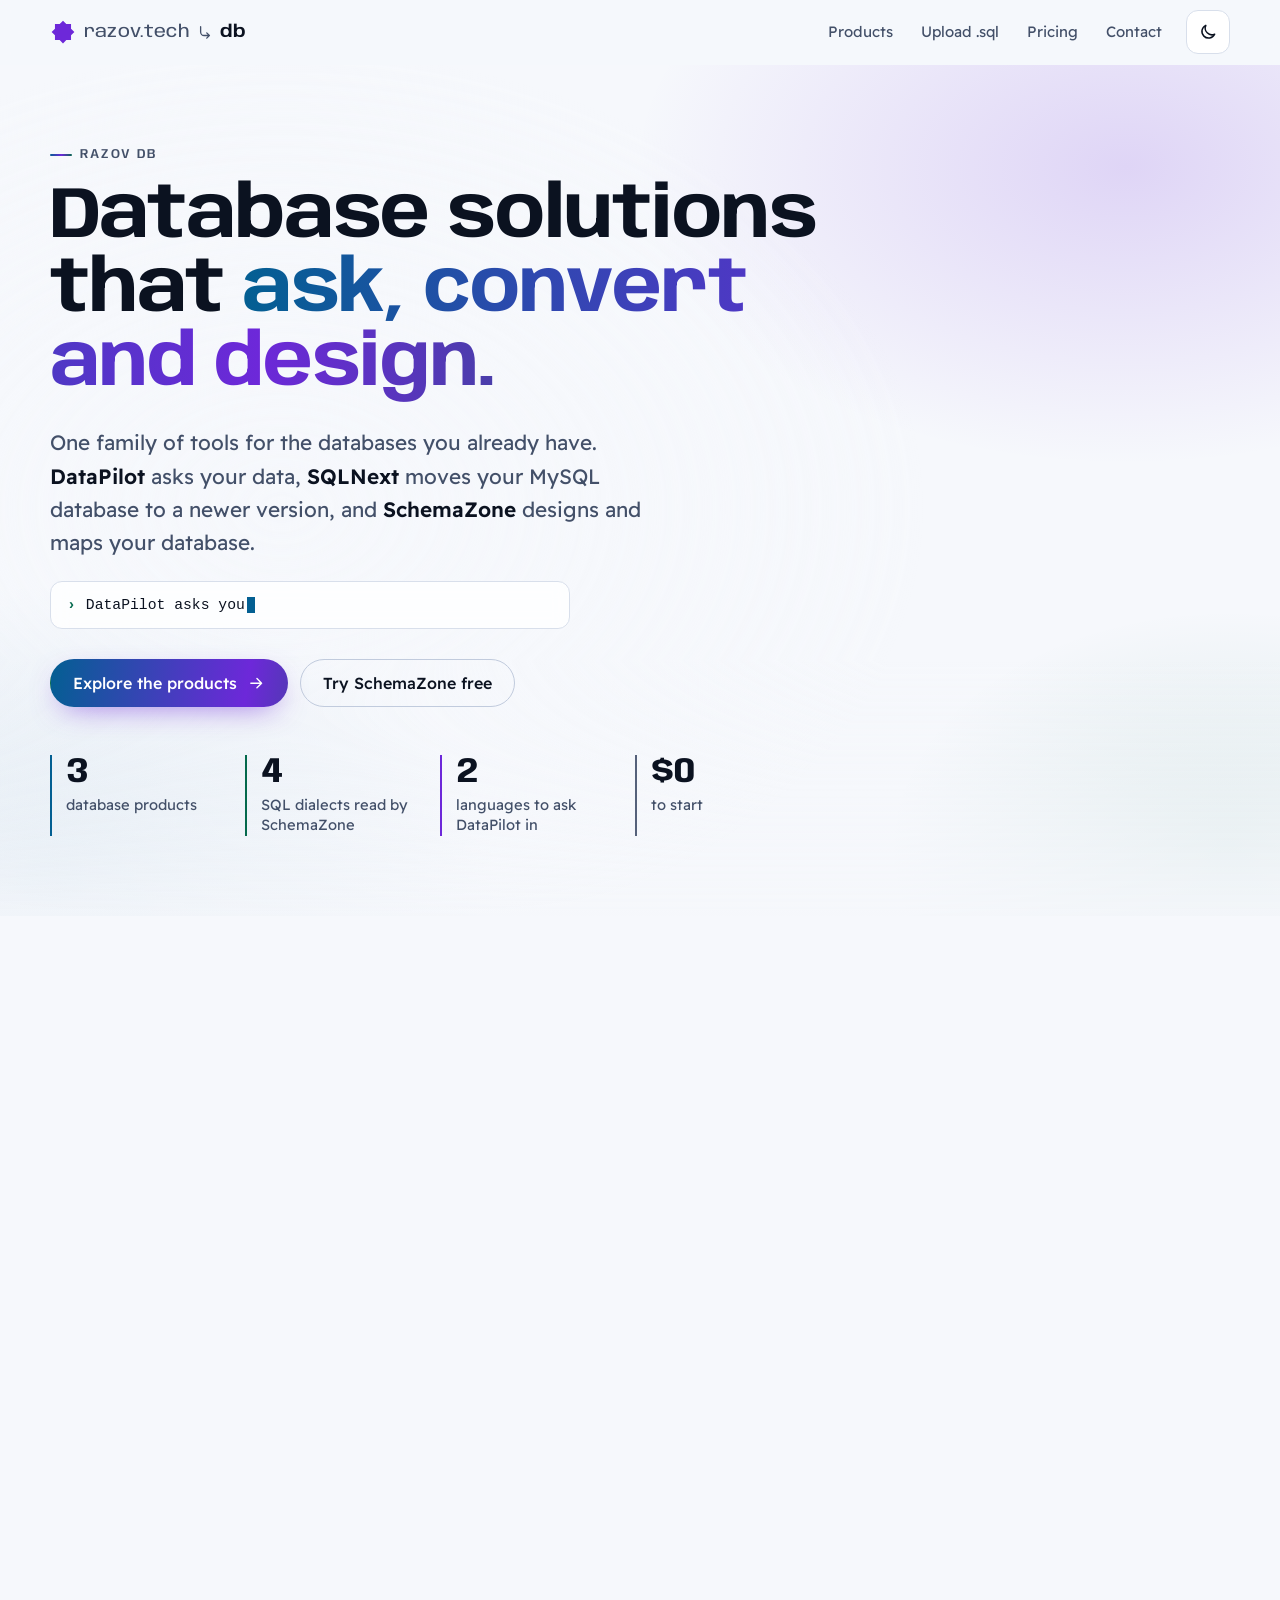
==== commit 0d561270: "fix(copy): legal page names the parent company; store line says Razov DB Co-Authored-By: Claude Opus" ====
--- a/index.html
+++ b/index.html
@@ -728,7 +728,7 @@
         </div>
 
         <div class="store-cta" data-store-link hidden>
-          <p>Buy licences online in the RAZOV.tech store.</p>
+          <p>Buy licences online in the Razov DB store.</p>
           <a class="btn btn--primary" href="#pricing" data-store-href>Open the store <svg class="icon" aria-hidden="true" focusable="false"><use href="#i-external"/></svg></a>
         </div>
 
